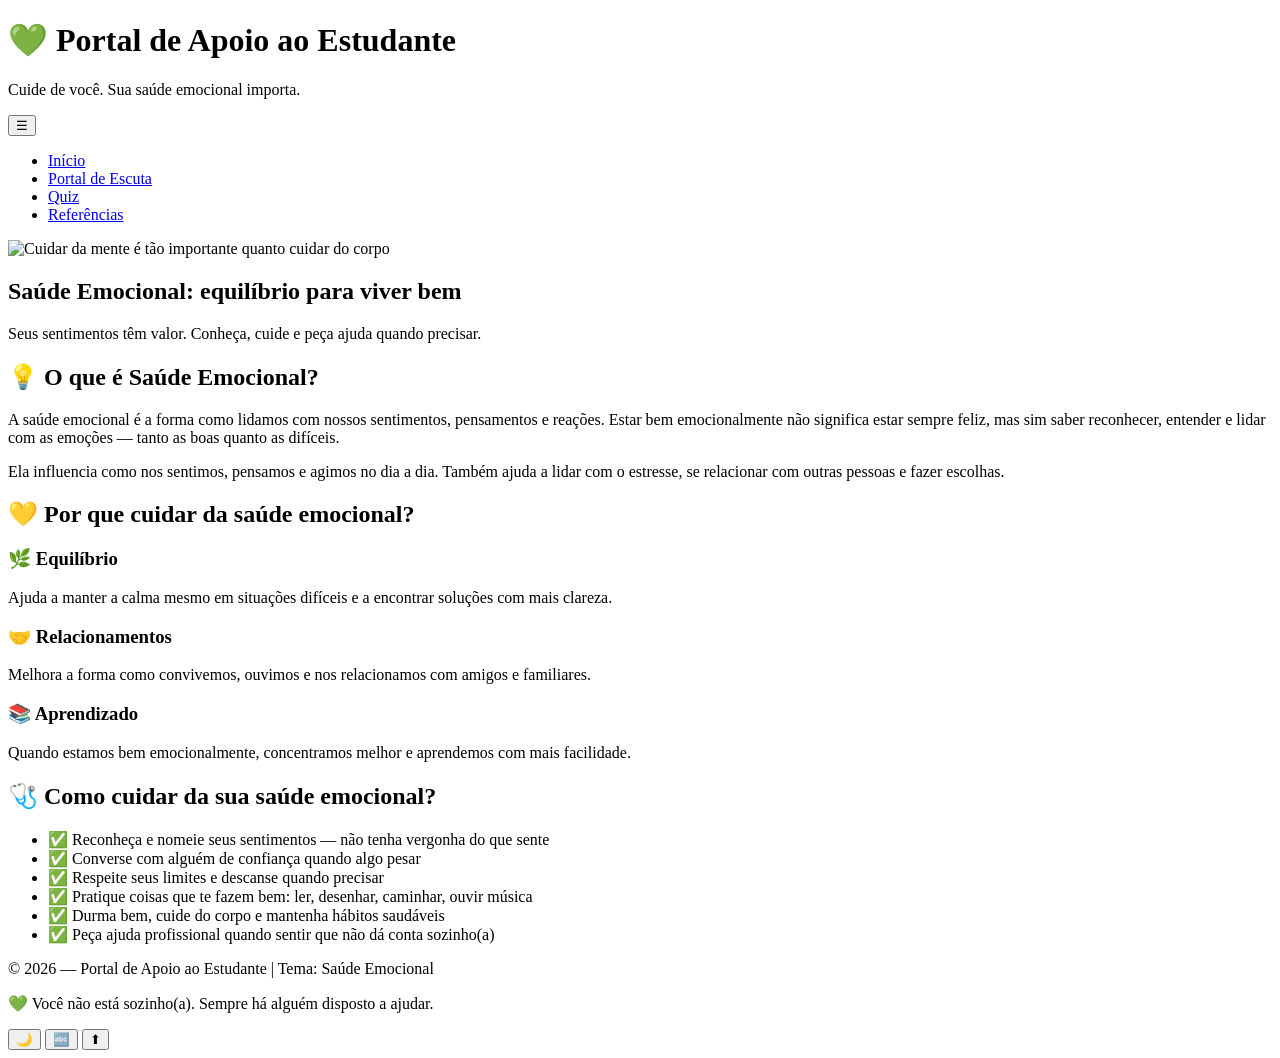
==== index.html @ 46096f1f "Criar index.html" ====
<!DOCTYPE html>
<html lang="pt-BR">
<head>
    <meta charset="UTF-8">
    <meta name="viewport" content="width=device-width, initial-scale=1.0">
    <title>Saúde Emocional | Portal de Apoio ao Estudante</title>
    <link rel="stylesheet" href="css/style.css">
    <link rel="icon" href="imagens/favicon.ico">
</head>
<body>

    <!-- Cabeçalho -->
    <header>
        <div class="logo">
            <h1>💚 Portal de Apoio ao Estudante</h1>
            <p>Cuide de você. Sua saúde emocional importa.</p>
        </div>

        <!-- Menu de Navegação -->
        <nav class="menu-navegacao" id="menuPrincipal">
            <button class="btn-menu" id="btnMenu">☰</button>
            <ul id="listaMenu">
                <li><a href="index.html" class="ativo">Início</a></li>
                <li><a href="escuta.html">Portal de Escuta</a></li>
                <li><a href="quiz.html">Quiz</a></li>
                <li><a href="referencias.html">Referências</a></li>
            </ul>
        </nav>
    </header>

    <main>
        <!-- Banner Principal -->
        <section class="banner">
            <img src="imagens/banner.jpg" alt="Cuidar da mente é tão importante quanto cuidar do corpo">
            <div class="texto-banner">
                <h2>Saúde Emocional: equilíbrio para viver bem</h2>
                <p>Seus sentimentos têm valor. Conheça, cuide e peça ajuda quando precisar.</p>
            </div>
        </section>

        <!-- O que é Saúde Emocional -->
        <section class="conteudo-bloco">
            <h2>💡 O que é Saúde Emocional?</h2>
            <p>A saúde emocional é a forma como lidamos com nossos sentimentos, pensamentos e reações. Estar bem emocionalmente não significa estar sempre feliz, mas sim saber reconhecer, entender e lidar com as emoções — tanto as boas quanto as difíceis.</p>
            <p>Ela influencia como nos sentimos, pensamos e agimos no dia a dia. Também ajuda a lidar com o estresse, se relacionar com outras pessoas e fazer escolhas.</p>
        </section>

        <!-- Por que importa -->
        <section class="conteudo-bloco">
            <h2>💛 Por que cuidar da saúde emocional?</h2>
            <div class="cards">
                <div class="card">
                    <h3>🌿 Equilíbrio</h3>
                    <p>Ajuda a manter a calma mesmo em situações difíceis e a encontrar soluções com mais clareza.</p>
                </div>
                <div class="card">
                    <h3>🤝 Relacionamentos</h3>
                    <p>Melhora a forma como convivemos, ouvimos e nos relacionamos com amigos e familiares.</p>
                </div>
                <div class="card">
                    <h3>📚 Aprendizado</h3>
                    <p>Quando estamos bem emocionalmente, concentramos melhor e aprendemos com mais facilidade.</p>
                </div>
            </div>
        </section>

        <!-- Como cuidar -->
        <section class="conteudo-bloco">
            <h2>🩺 Como cuidar da sua saúde emocional?</h2>
            <ul class="lista-dicas">
                <li>✅ Reconheça e nomeie seus sentimentos — não tenha vergonha do que sente</li>
                <li>✅ Converse com alguém de confiança quando algo pesar</li>
                <li>✅ Respeite seus limites e descanse quando precisar</li>
                <li>✅ Pratique coisas que te fazem bem: ler, desenhar, caminhar, ouvir música</li>
                <li>✅ Durma bem, cuide do corpo e mantenha hábitos saudáveis</li>
                <li>✅ Peça ajuda profissional quando sentir que não dá conta sozinho(a)</li>
            </ul>
        </section>
    </main>

    <!-- Rodapé -->
    <footer>
        <p>&copy; 2026 — Portal de Apoio ao Estudante | Tema: Saúde Emocional</p>
        <p>💚 Você não está sozinho(a). Sempre há alguém disposto a ajudar.</p>
    </footer>

    <!-- Botões Flutuantes -->
    <div class="botoes-acessibilidade">
        <button id="btnModoEscuro" title="Modo Escuro">🌙</button>
        <button id="btnAumentarFonte" title="Aumentar Fonte">🔤</button>
        <button id="btnTopo" title="Voltar ao Topo">⬆</button>
    </div>

    <script src="js/script.js"></script>
</body>
</html>
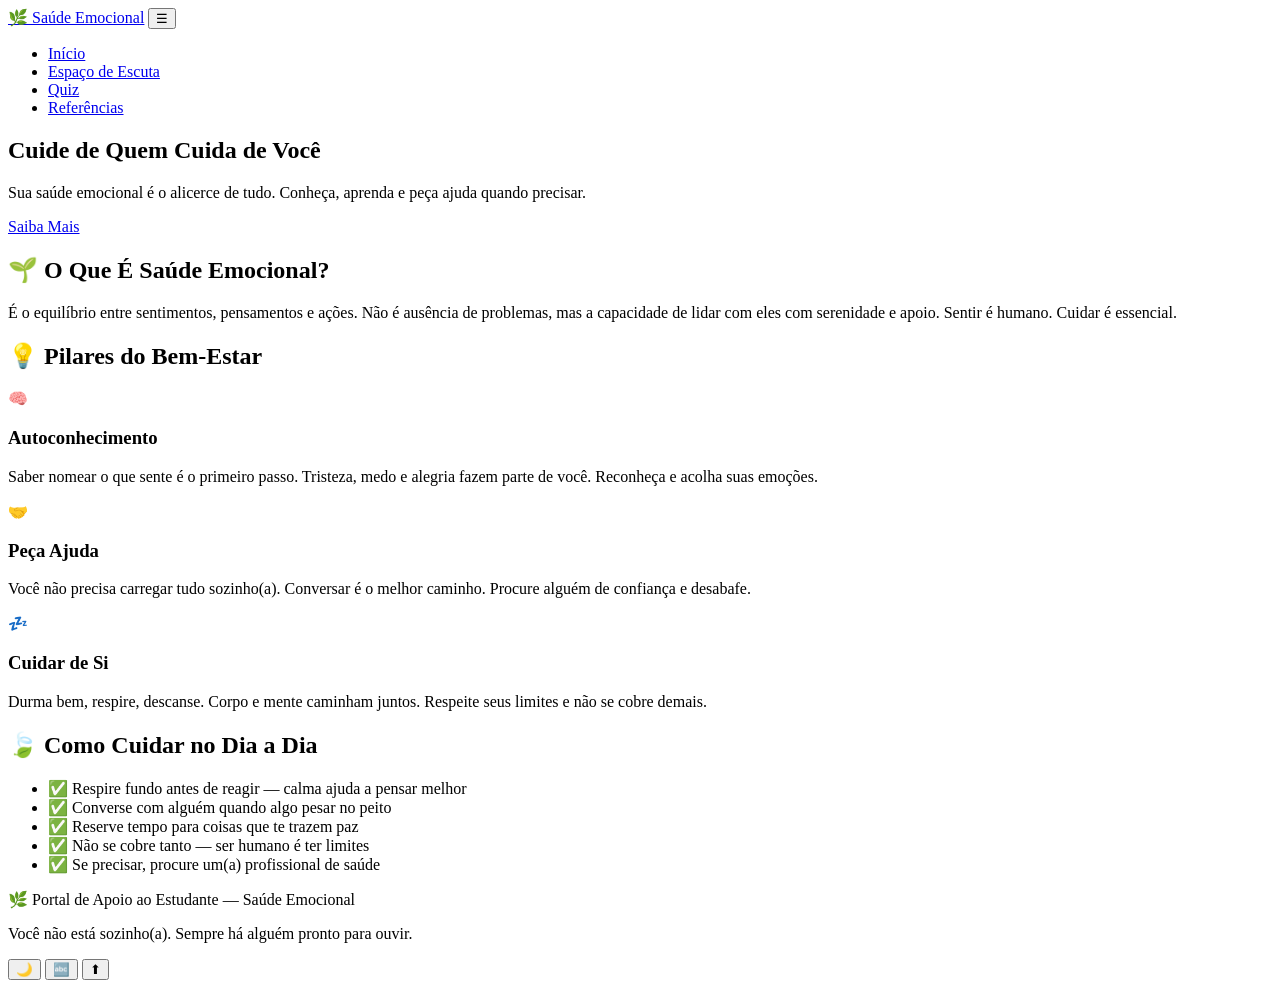
==== commit 4d3f1286: "Atualizar o index.html" ====
--- a/index.html
+++ b/index.html
@@ -3,94 +3,85 @@
 <head>
     <meta charset="UTF-8">
     <meta name="viewport" content="width=device-width, initial-scale=1.0">
-    <title>Saúde Emocional | Portal de Apoio ao Estudante</title>
-    <link rel="stylesheet" href="css/style.css">
-    <link rel="icon" href="imagens/favicon.ico">
+    <title>Saúde Emocional | Portal de Apoio</title>
+    <link rel="stylesheet" href="css/estilo.css">
 </head>
 <body>
 
-    <!-- Cabeçalho -->
-    <header>
-        <div class="logo">
-            <h1>💚 Portal de Apoio ao Estudante</h1>
-            <p>Cuide de você. Sua saúde emocional importa.</p>
-        </div>
-
-        <!-- Menu de Navegação -->
-        <nav class="menu-navegacao" id="menuPrincipal">
-            <button class="btn-menu" id="btnMenu">☰</button>
-            <ul id="listaMenu">
+    <!-- Navegação -->
+    <nav class="navbar">
+        <div class="nav-container">
+            <a href="index.html" class="logo">🌿 Saúde Emocional</a>
+            <button class="menu-toggle" id="menuToggle">☰</button>
+            <ul class="nav-links" id="navLinks">
                 <li><a href="index.html" class="ativo">Início</a></li>
-                <li><a href="escuta.html">Portal de Escuta</a></li>
+                <li><a href="escuta.html">Espaço de Escuta</a></li>
                 <li><a href="quiz.html">Quiz</a></li>
                 <li><a href="referencias.html">Referências</a></li>
             </ul>
-        </nav>
-    </header>
+        </div>
+    </nav>
 
     <main>
-        <!-- Banner Principal -->
-        <section class="banner">
-            <img src="imagens/banner.jpg" alt="Cuidar da mente é tão importante quanto cuidar do corpo">
-            <div class="texto-banner">
-                <h2>Saúde Emocional: equilíbrio para viver bem</h2>
-                <p>Seus sentimentos têm valor. Conheça, cuide e peça ajuda quando precisar.</p>
-            </div>
+        <!-- Seção Hero -->
+        <section class="hero">
+            <h1>Cuide de Quem Cuida de Você</h1>
+            <p>Sua saúde emocional é o alicerce de tudo. Conheça, aprenda e peça ajuda quando precisar.</p>
+            <a href="#sobre" class="btn-principal">Saiba Mais</a>
         </section>
 
-        <!-- O que é Saúde Emocional -->
-        <section class="conteudo-bloco">
-            <h2>💡 O que é Saúde Emocional?</h2>
-            <p>A saúde emocional é a forma como lidamos com nossos sentimentos, pensamentos e reações. Estar bem emocionalmente não significa estar sempre feliz, mas sim saber reconhecer, entender e lidar com as emoções — tanto as boas quanto as difíceis.</p>
-            <p>Ela influencia como nos sentimos, pensamos e agimos no dia a dia. Também ajuda a lidar com o estresse, se relacionar com outras pessoas e fazer escolhas.</p>
+        <!-- O Que É -->
+        <section class="secao" id="sobre">
+            <h2 class="titulo-secao">🌱 O Que É Saúde Emocional?</h2>
+            <p class="texto-intro">É o equilíbrio entre sentimentos, pensamentos e ações. Não é ausência de problemas, mas a capacidade de lidar com eles com serenidade e apoio. Sentir é humano. Cuidar é essencial.</p>
         </section>
 
-        <!-- Por que importa -->
-        <section class="conteudo-bloco">
-            <h2>💛 Por que cuidar da saúde emocional?</h2>
-            <div class="cards">
+        <!-- Cards Informativos -->
+        <section class="secao">
+            <h2 class="titulo-secao">💡 Pilares do Bem-Estar</h2>
+            <div class="grade-cards">
                 <div class="card">
-                    <h3>🌿 Equilíbrio</h3>
-                    <p>Ajuda a manter a calma mesmo em situações difíceis e a encontrar soluções com mais clareza.</p>
+                    <span class="icone">🧠</span>
+                    <h3>Autoconhecimento</h3>
+                    <p>Saber nomear o que sente é o primeiro passo. Tristeza, medo e alegria fazem parte de você. Reconheça e acolha suas emoções.</p>
                 </div>
                 <div class="card">
-                    <h3>🤝 Relacionamentos</h3>
-                    <p>Melhora a forma como convivemos, ouvimos e nos relacionamos com amigos e familiares.</p>
+                    <span class="icone">🤝</span>
+                    <h3>Peça Ajuda</h3>
+                    <p>Você não precisa carregar tudo sozinho(a). Conversar é o melhor caminho. Procure alguém de confiança e desabafe.</p>
                 </div>
                 <div class="card">
-                    <h3>📚 Aprendizado</h3>
-                    <p>Quando estamos bem emocionalmente, concentramos melhor e aprendemos com mais facilidade.</p>
+                    <span class="icone">💤</span>
+                    <h3>Cuidar de Si</h3>
+                    <p>Durma bem, respire, descanse. Corpo e mente caminham juntos. Respeite seus limites e não se cobre demais.</p>
                 </div>
             </div>
         </section>
 
-        <!-- Como cuidar -->
-        <section class="conteudo-bloco">
-            <h2>🩺 Como cuidar da sua saúde emocional?</h2>
+        <!-- Dicas -->
+        <section class="secao caixa-destaque">
+            <h2 class="titulo-secao">🍃 Como Cuidar no Dia a Dia</h2>
             <ul class="lista-dicas">
-                <li>✅ Reconheça e nomeie seus sentimentos — não tenha vergonha do que sente</li>
-                <li>✅ Converse com alguém de confiança quando algo pesar</li>
-                <li>✅ Respeite seus limites e descanse quando precisar</li>
-                <li>✅ Pratique coisas que te fazem bem: ler, desenhar, caminhar, ouvir música</li>
-                <li>✅ Durma bem, cuide do corpo e mantenha hábitos saudáveis</li>
-                <li>✅ Peça ajuda profissional quando sentir que não dá conta sozinho(a)</li>
+                <li>✅ Respire fundo antes de reagir — calma ajuda a pensar melhor</li>
+                <li>✅ Converse com alguém quando algo pesar no peito</li>
+                <li>✅ Reserve tempo para coisas que te trazem paz</li>
+                <li>✅ Não se cobre tanto — ser humano é ter limites</li>
+                <li>✅ Se precisar, procure um(a) profissional de saúde</li>
             </ul>
         </section>
     </main>
 
-    <!-- Rodapé -->
     <footer>
-        <p>&copy; 2026 — Portal de Apoio ao Estudante | Tema: Saúde Emocional</p>
-        <p>💚 Você não está sozinho(a). Sempre há alguém disposto a ajudar.</p>
+        <p>🌿 Portal de Apoio ao Estudante — Saúde Emocional</p>
+        <p>Você não está sozinho(a). Sempre há alguém pronto para ouvir.</p>
     </footer>
 
-    <!-- Botões Flutuantes -->
     <div class="botoes-acessibilidade">
         <button id="btnModoEscuro" title="Modo Escuro">🌙</button>
         <button id="btnAumentarFonte" title="Aumentar Fonte">🔤</button>
         <button id="btnTopo" title="Voltar ao Topo">⬆</button>
     </div>
 
-    <script src="js/script.js"></script>
+    <script src="js/funcional.js"></script>
 </body>
 </html>
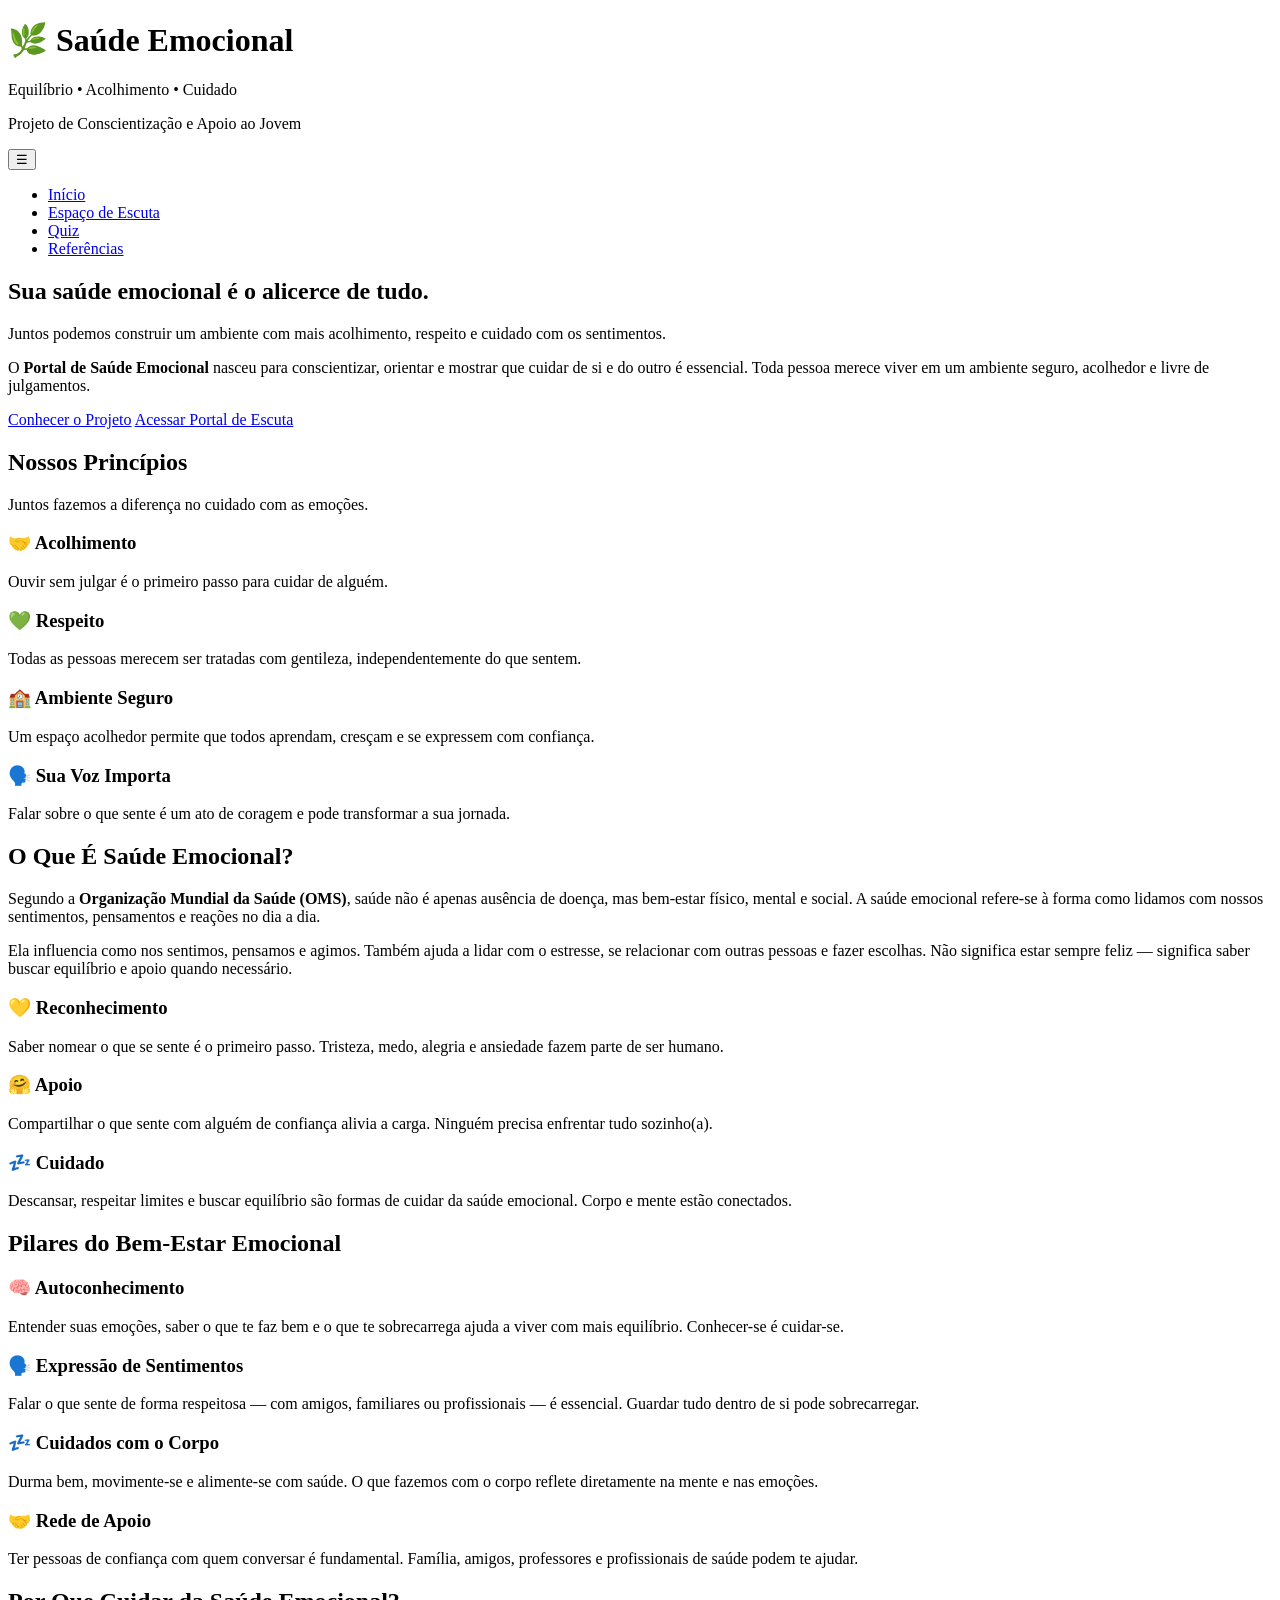
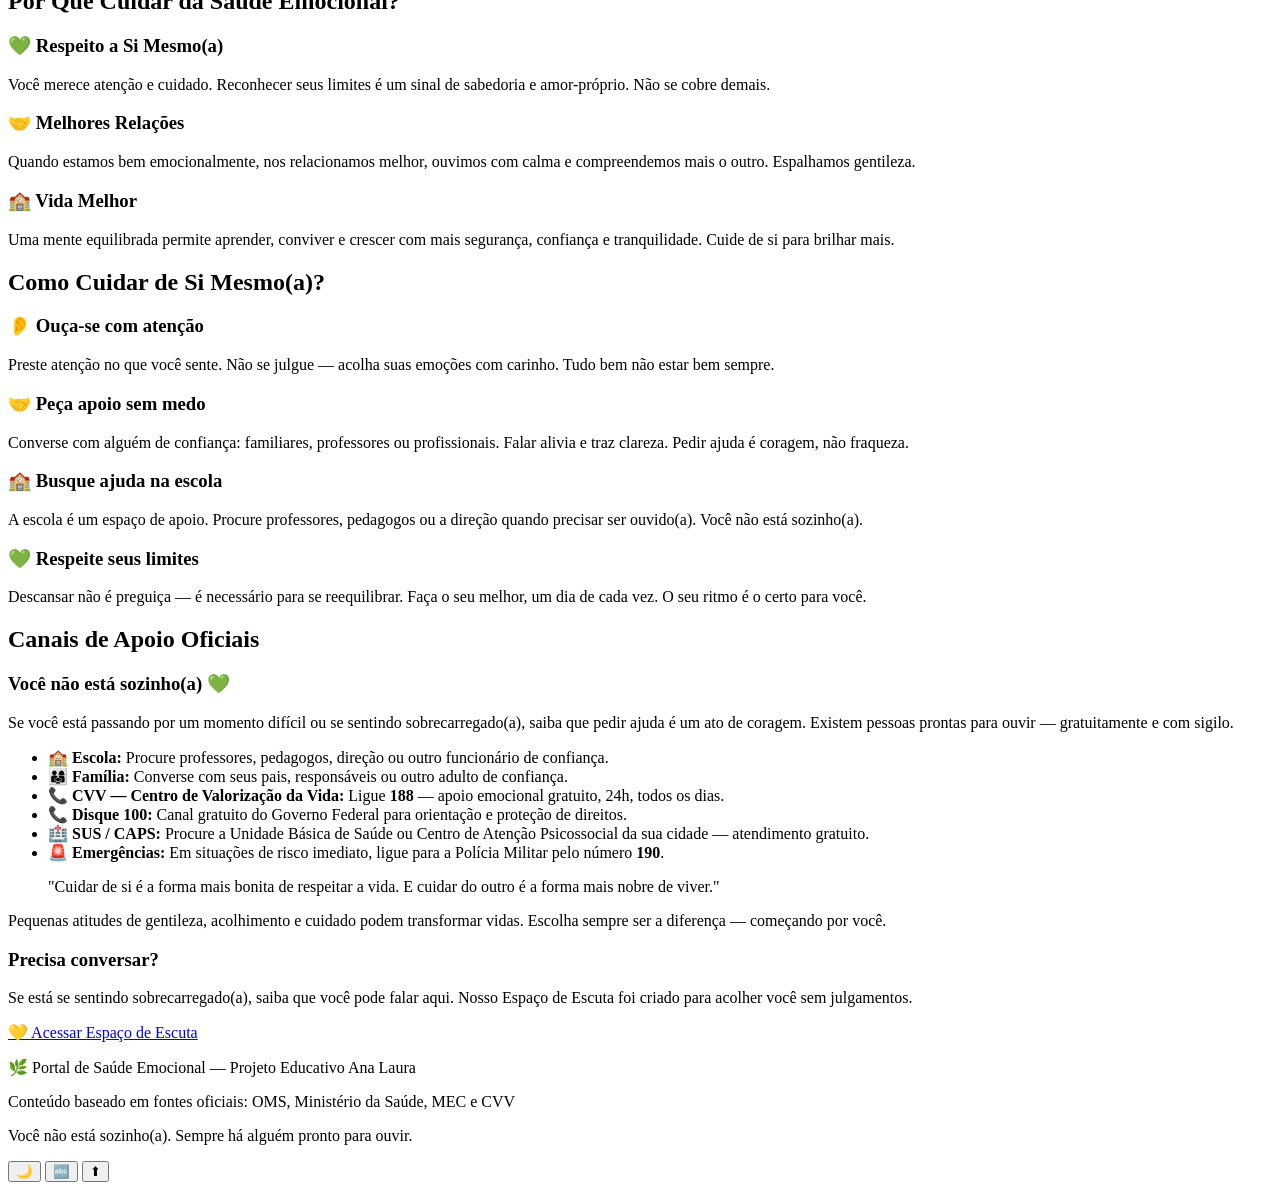
==== commit 7f2c3e61: "Atualizar o index.html" ====
--- a/index.html
+++ b/index.html
@@ -1,4 +1,4 @@
-<!DOCTYPE html>
+ <!DOCTYPE html>
 <html lang="pt-BR">
 <head>
     <meta charset="UTF-8">
@@ -8,78 +8,178 @@
 </head>
 <body>
 
-    <!-- Navegação -->
-    <nav class="navbar">
-        <div class="nav-container">
-            <a href="index.html" class="logo">🌿 Saúde Emocional</a>
-            <button class="menu-toggle" id="menuToggle">☰</button>
-            <ul class="nav-links" id="navLinks">
+    <header>
+        <div class="cabecalho">
+            <h1>🌿 Saúde Emocional</h1>
+            <p>Equilíbrio • Acolhimento • Cuidado</p>
+            <p class="subtitulo">Projeto de Conscientização e Apoio ao Jovem</p>
+        </div>
+        <nav class="menu-navegacao">
+            <button class="botao-menu" id="botaoMenu">☰</button>
+            <ul class="lista-menu" id="listaMenu">
                 <li><a href="index.html" class="ativo">Início</a></li>
                 <li><a href="escuta.html">Espaço de Escuta</a></li>
                 <li><a href="quiz.html">Quiz</a></li>
                 <li><a href="referencias.html">Referências</a></li>
             </ul>
-        </div>
-    </nav>
+        </nav>
+    </header>
 
     <main>
-        <!-- Seção Hero -->
-        <section class="hero">
-            <h1>Cuide de Quem Cuida de Você</h1>
-            <p>Sua saúde emocional é o alicerce de tudo. Conheça, aprenda e peça ajuda quando precisar.</p>
-            <a href="#sobre" class="btn-principal">Saiba Mais</a>
+        <section class="secao destaque-principal">
+            <h2>Sua saúde emocional é o alicerce de tudo.</h2>
+            <p>Juntos podemos construir um ambiente com mais acolhimento, respeito e cuidado com os sentimentos.</p>
+            <p>O <strong>Portal de Saúde Emocional</strong> nasceu para conscientizar, orientar e mostrar que cuidar de si e do outro é essencial. Toda pessoa merece viver em um ambiente seguro, acolhedor e livre de julgamentos.</p>
+            <div class="botoes-acao">
+                <a href="#principios" class="botao primario">Conhecer o Projeto</a>
+                <a href="escuta.html" class="botao secundario">Acessar Portal de Escuta</a>
+            </div>
         </section>
 
-        <!-- O Que É -->
-        <section class="secao" id="sobre">
-            <h2 class="titulo-secao">🌱 O Que É Saúde Emocional?</h2>
-            <p class="texto-intro">É o equilíbrio entre sentimentos, pensamentos e ações. Não é ausência de problemas, mas a capacidade de lidar com eles com serenidade e apoio. Sentir é humano. Cuidar é essencial.</p>
-        </section>
-
-        <!-- Cards Informativos -->
-        <section class="secao">
-            <h2 class="titulo-secao">💡 Pilares do Bem-Estar</h2>
+        <section class="secao" id="principios">
+            <h2 class="titulo-secao">Nossos Princípios</h2>
+            <p class="introducao">Juntos fazemos a diferença no cuidado com as emoções.</p>
             <div class="grade-cards">
                 <div class="card">
-                    <span class="icone">🧠</span>
-                    <h3>Autoconhecimento</h3>
-                    <p>Saber nomear o que sente é o primeiro passo. Tristeza, medo e alegria fazem parte de você. Reconheça e acolha suas emoções.</p>
+                    <h3>🤝 Acolhimento</h3>
+                    <p>Ouvir sem julgar é o primeiro passo para cuidar de alguém.</p>
                 </div>
                 <div class="card">
-                    <span class="icone">🤝</span>
-                    <h3>Peça Ajuda</h3>
-                    <p>Você não precisa carregar tudo sozinho(a). Conversar é o melhor caminho. Procure alguém de confiança e desabafe.</p>
+                    <h3>💚 Respeito</h3>
+                    <p>Todas as pessoas merecem ser tratadas com gentileza, independentemente do que sentem.</p>
                 </div>
                 <div class="card">
-                    <span class="icone">💤</span>
-                    <h3>Cuidar de Si</h3>
-                    <p>Durma bem, respire, descanse. Corpo e mente caminham juntos. Respeite seus limites e não se cobre demais.</p>
+                    <h3>🏫 Ambiente Seguro</h3>
+                    <p>Um espaço acolhedor permite que todos aprendam, cresçam e se expressem com confiança.</p>
+                </div>
+                <div class="card">
+                    <h3>🗣️ Sua Voz Importa</h3>
+                    <p>Falar sobre o que sente é um ato de coragem e pode transformar a sua jornada.</p>
                 </div>
             </div>
         </section>
 
-        <!-- Dicas -->
-        <section class="secao caixa-destaque">
-            <h2 class="titulo-secao">🍃 Como Cuidar no Dia a Dia</h2>
-            <ul class="lista-dicas">
-                <li>✅ Respire fundo antes de reagir — calma ajuda a pensar melhor</li>
-                <li>✅ Converse com alguém quando algo pesar no peito</li>
-                <li>✅ Reserve tempo para coisas que te trazem paz</li>
-                <li>✅ Não se cobre tanto — ser humano é ter limites</li>
-                <li>✅ Se precisar, procure um(a) profissional de saúde</li>
+        <section class="secao fundo-destaque">
+            <h2 class="titulo-secao">O Que É Saúde Emocional?</h2>
+            <p>Segundo a <strong>Organização Mundial da Saúde (OMS)</strong>, saúde não é apenas ausência de doença, mas bem-estar físico, mental e social. A saúde emocional refere-se à forma como lidamos com nossos sentimentos, pensamentos e reações no dia a dia.</p>
+            <p>Ela influencia como nos sentimos, pensamos e agimos. Também ajuda a lidar com o estresse, se relacionar com outras pessoas e fazer escolhas. Não significa estar sempre feliz — significa saber buscar equilíbrio e apoio quando necessário.</p>
+            
+            <div class="grade-cards">
+                <div class="card">
+                    <h3>💛 Reconhecimento</h3>
+                    <p>Saber nomear o que se sente é o primeiro passo. Tristeza, medo, alegria e ansiedade fazem parte de ser humano.</p>
+                </div>
+                <div class="card">
+                    <h3>🤗 Apoio</h3>
+                    <p>Compartilhar o que sente com alguém de confiança alivia a carga. Ninguém precisa enfrentar tudo sozinho(a).</p>
+                </div>
+                <div class="card">
+                    <h3>💤 Cuidado</h3>
+                    <p>Descansar, respeitar limites e buscar equilíbrio são formas de cuidar da saúde emocional. Corpo e mente estão conectados.</p>
+                </div>
+            </div>
+        </section>
+
+        <section class="secao">
+            <h2 class="titulo-secao">Pilares do Bem-Estar Emocional</h2>
+            <div class="lista-pilares">
+                <div class="item-pilar">
+                    <h3>🧠 Autoconhecimento</h3>
+                    <p>Entender suas emoções, saber o que te faz bem e o que te sobrecarrega ajuda a viver com mais equilíbrio. Conhecer-se é cuidar-se.</p>
+                </div>
+                <div class="item-pilar">
+                    <h3>🗣️ Expressão de Sentimentos</h3>
+                    <p>Falar o que sente de forma respeitosa — com amigos, familiares ou profissionais — é essencial. Guardar tudo dentro de si pode sobrecarregar.</p>
+                </div>
+                <div class="item-pilar">
+                    <h3>💤 Cuidados com o Corpo</h3>
+                    <p>Durma bem, movimente-se e alimente-se com saúde. O que fazemos com o corpo reflete diretamente na mente e nas emoções.</p>
+                </div>
+                <div class="item-pilar">
+                    <h3>🤝 Rede de Apoio</h3>
+                    <p>Ter pessoas de confiança com quem conversar é fundamental. Família, amigos, professores e profissionais de saúde podem te ajudar.</p>
+                </div>
+            </div>
+        </section>
+
+        <section class="secao fundo-destaque">
+            <h2 class="titulo-secao">Por Que Cuidar da Saúde Emocional?</h2>
+            <div class="grade-cards">
+                <div class="card">
+                    <h3>💚 Respeito a Si Mesmo(a)</h3>
+                    <p>Você merece atenção e cuidado. Reconhecer seus limites é um sinal de sabedoria e amor-próprio. Não se cobre demais.</p>
+                </div>
+                <div class="card">
+                    <h3>🤝 Melhores Relações</h3>
+                    <p>Quando estamos bem emocionalmente, nos relacionamos melhor, ouvimos com calma e compreendemos mais o outro. Espalhamos gentileza.</p>
+                </div>
+                <div class="card">
+                    <h3>🏫 Vida Melhor</h3>
+                    <p>Uma mente equilibrada permite aprender, conviver e crescer com mais segurança, confiança e tranquilidade. Cuide de si para brilhar mais.</p>
+                </div>
+            </div>
+        </section>
+
+        <section class="secao">
+            <h2 class="titulo-secao">Como Cuidar de Si Mesmo(a)?</h2>
+            <div class="lista-cuidados">
+                <div class="item-cuidado">
+                    <h3>👂 Ouça-se com atenção</h3>
+                    <p>Preste atenção no que você sente. Não se julgue — acolha suas emoções com carinho. Tudo bem não estar bem sempre.</p>
+                </div>
+                <div class="item-cuidado">
+                    <h3>🤝 Peça apoio sem medo</h3>
+                    <p>Converse com alguém de confiança: familiares, professores ou profissionais. Falar alivia e traz clareza. Pedir ajuda é coragem, não fraqueza.</p>
+                </div>
+                <div class="item-cuidado">
+                    <h3>🏫 Busque ajuda na escola</h3>
+                    <p>A escola é um espaço de apoio. Procure professores, pedagogos ou a direção quando precisar ser ouvido(a). Você não está sozinho(a).</p>
+                </div>
+                <div class="item-cuidado">
+                    <h3>💚 Respeite seus limites</h3>
+                    <p>Descansar não é preguiça — é necessário para se reequilibrar. Faça o seu melhor, um dia de cada vez. O seu ritmo é o certo para você.</p>
+                </div>
+            </div>
+        </section>
+
+        <section class="secao apoio">
+            <h2 class="titulo-secao">Canais de Apoio Oficiais</h2>
+            <h3>Você não está sozinho(a) 💚</h3>
+            <p>Se você está passando por um momento difícil ou se sentindo sobrecarregado(a), saiba que pedir ajuda é um ato de coragem. Existem pessoas prontas para ouvir — gratuitamente e com sigilo.</p>
+            <ul class="lista-apoio">
+                <li><strong>🏫 Escola:</strong> Procure professores, pedagogos, direção ou outro funcionário de confiança.</li>
+                <li><strong>👨‍👩‍👧 Família:</strong> Converse com seus pais, responsáveis ou outro adulto de confiança.</li>
+                <li><strong>📞 CVV — Centro de Valorização da Vida:</strong> Ligue <strong>188</strong> — apoio emocional gratuito, 24h, todos os dias.</li>
+                <li><strong>📞 Disque 100:</strong> Canal gratuito do Governo Federal para orientação e proteção de direitos.</li>
+                <li><strong>🏥 SUS / CAPS:</strong> Procure a Unidade Básica de Saúde ou Centro de Atenção Psicossocial da sua cidade — atendimento gratuito.</li>
+                <li><strong>🚨 Emergências:</strong> Em situações de risco imediato, ligue para a Polícia Militar pelo número <strong>190</strong>.</li>
             </ul>
+        </section>
+
+        <section class="secao encerramento">
+            <blockquote>
+                "Cuidar de si é a forma mais bonita de respeitar a vida. E cuidar do outro é a forma mais nobre de viver."
+            </blockquote>
+            <p>Pequenas atitudes de gentileza, acolhimento e cuidado podem transformar vidas. Escolha sempre ser a diferença — começando por você.</p>
+            
+            <div class="chamada-escuta">
+                <h3>Precisa conversar?</h3>
+                <p>Se está se sentindo sobrecarregado(a), saiba que você pode falar aqui. Nosso Espaço de Escuta foi criado para acolher você sem julgamentos.</p>
+                <a href="escuta.html" class="botao grande">💛 Acessar Espaço de Escuta</a>
+            </div>
         </section>
     </main>
 
     <footer>
-        <p>🌿 Portal de Apoio ao Estudante — Saúde Emocional</p>
+        <p>🌿 Portal de Saúde Emocional — Projeto Educativo Ana Laura</p>
+        <p>Conteúdo baseado em fontes oficiais: OMS, Ministério da Saúde, MEC e CVV</p>
         <p>Você não está sozinho(a). Sempre há alguém pronto para ouvir.</p>
     </footer>
 
-    <div class="botoes-acessibilidade">
-        <button id="btnModoEscuro" title="Modo Escuro">🌙</button>
-        <button id="btnAumentarFonte" title="Aumentar Fonte">🔤</button>
-        <button id="btnTopo" title="Voltar ao Topo">⬆</button>
+    <div class="botoes-flutuantes">
+        <button id="botaoModoEscuro" title="Modo Escuro">🌙</button>
+        <button id="botaoAumentarFonte" title="Aumentar Fonte">🔤</button>
+        <button id="botaoTopo" title="Voltar ao Topo">⬆</button>
     </div>
 
     <script src="js/funcional.js"></script>
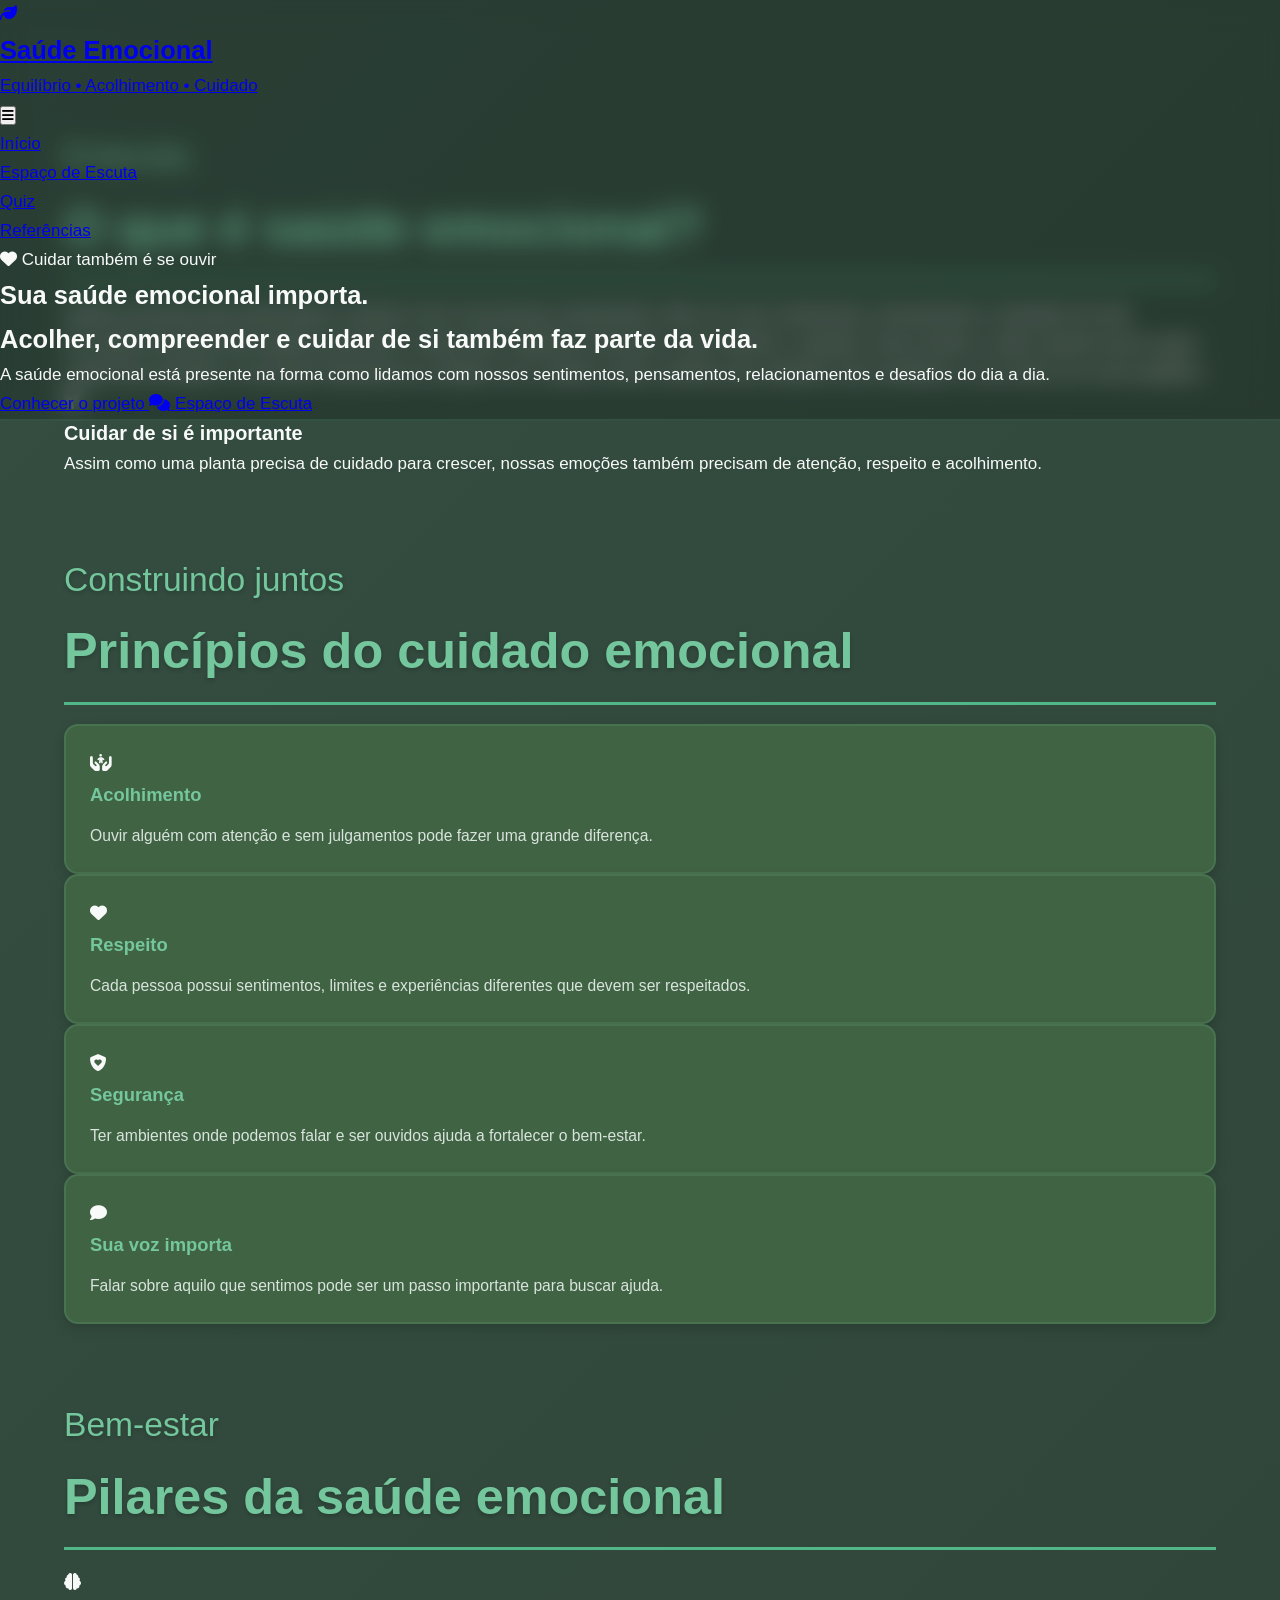
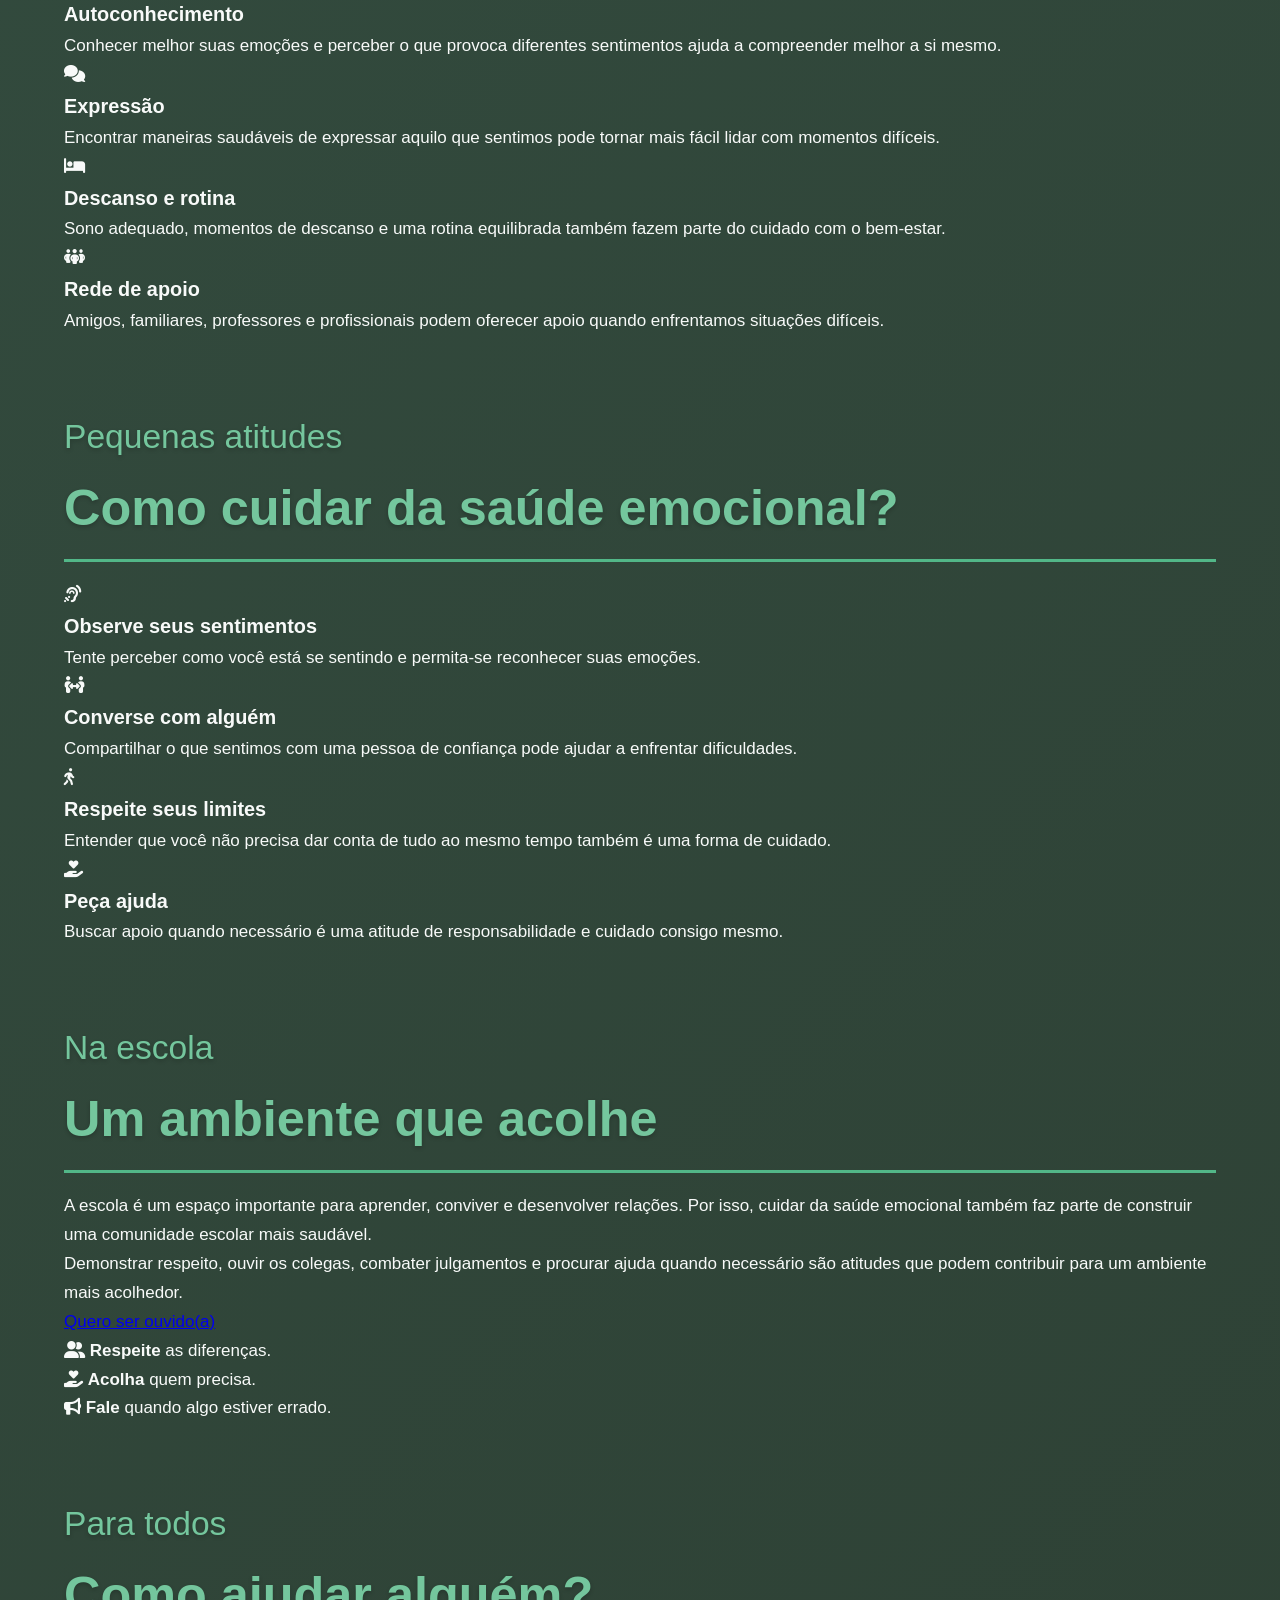
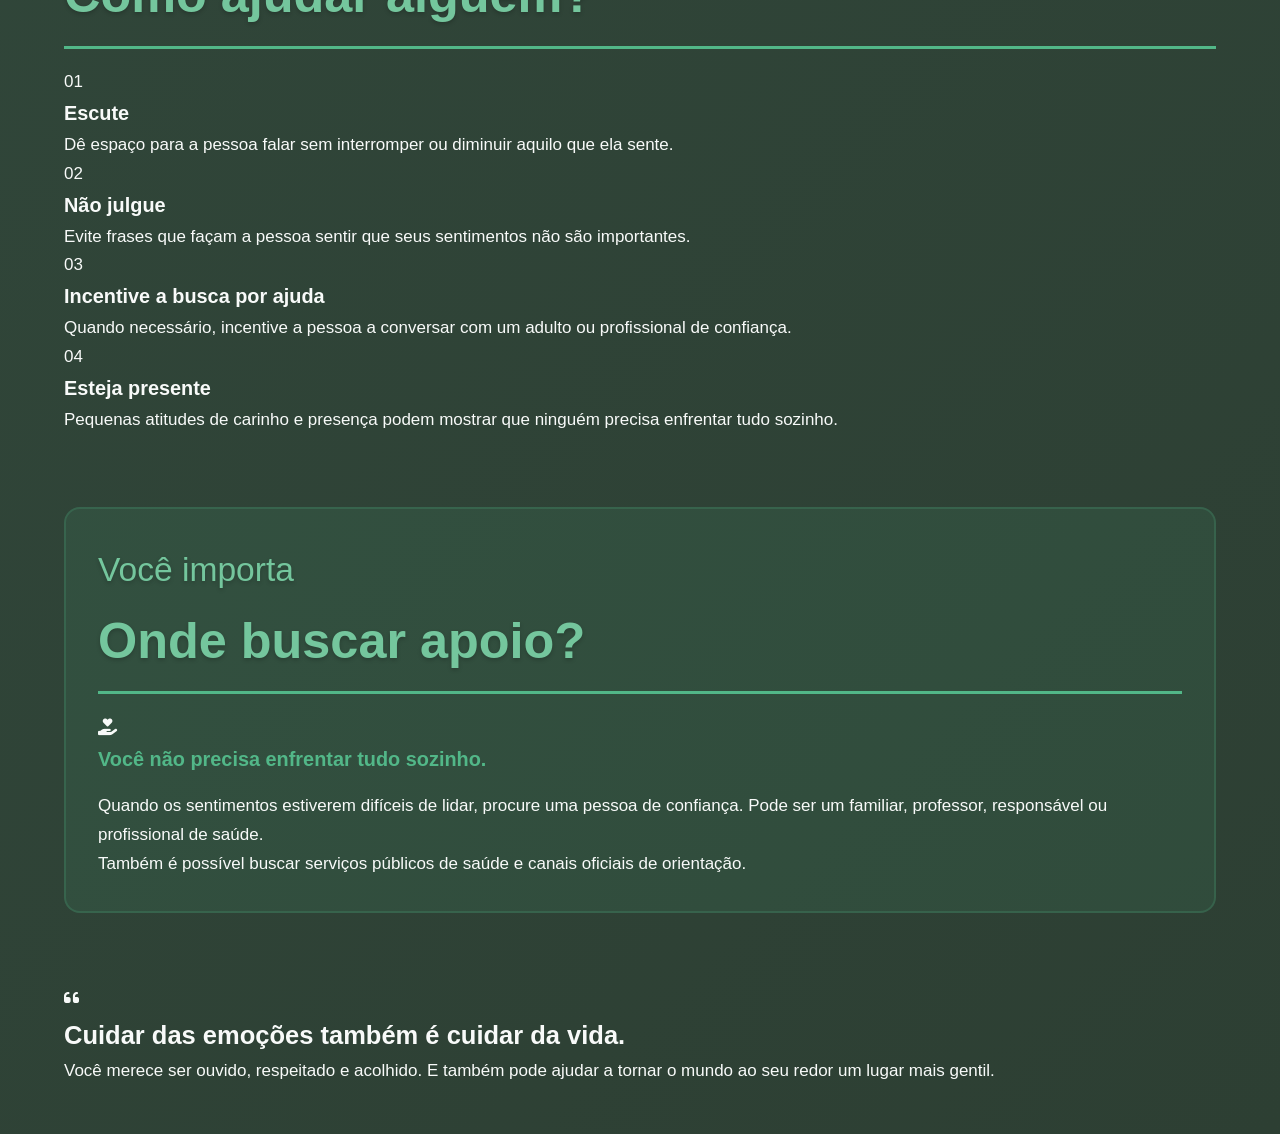
==== commit 8b46805d: "Atualizar o index.html" ====
--- a/index.html
+++ b/index.html
@@ -1,187 +1,767 @@
  <!DOCTYPE html>
 <html lang="pt-BR">
+
 <head>
     <meta charset="UTF-8">
     <meta name="viewport" content="width=device-width, initial-scale=1.0">
-    <title>Saúde Emocional | Portal de Apoio</title>
-    <link rel="stylesheet" href="css/estilo.css">
+
+    <title>Saúde Emocional | Cuidar também é se ouvir</title>
+
+    <link rel="stylesheet" href="style.css">
+
+    <link rel="preconnect" href="https://fonts.googleapis.com">
+    <link rel="preconnect" href="https://fonts.gstatic.com" crossorigin>
+
+    <link
+        href="https://fonts.googleapis.com/css2?family=Poppins:wght@300;400;500;600;700;800&display=swap"
+        rel="stylesheet">
+
+    <link
+        rel="stylesheet"
+        href="https://cdnjs.cloudflare.com/ajax/libs/font-awesome/6.5.2/css/all.min.css">
 </head>
+
 <body>
 
-    <header>
-        <div class="cabecalho">
-            <h1>🌿 Saúde Emocional</h1>
-            <p>Equilíbrio • Acolhimento • Cuidado</p>
-            <p class="subtitulo">Projeto de Conscientização e Apoio ao Jovem</p>
-        </div>
-        <nav class="menu-navegacao">
-            <button class="botao-menu" id="botaoMenu">☰</button>
-            <ul class="lista-menu" id="listaMenu">
-                <li><a href="index.html" class="ativo">Início</a></li>
-                <li><a href="escuta.html">Espaço de Escuta</a></li>
-                <li><a href="quiz.html">Quiz</a></li>
-                <li><a href="referencias.html">Referências</a></li>
+    <!-- =========================
+         CABEÇALHO
+    ========================= -->
+
+    <header class="hero-header">
+
+        <nav class="navbar">
+
+            <a href="index.html" class="logo">
+                <i class="fa-solid fa-leaf"></i>
+
+                <div>
+                    <h2>Saúde Emocional</h2>
+                    <p>Equilíbrio • Acolhimento • Cuidado</p>
+                </div>
+            </a>
+
+            <button
+                class="menu-toggle"
+                id="menuToggle"
+                aria-label="Abrir menu">
+                <i class="fa-solid fa-bars"></i>
+            </button>
+
+            <ul class="menu" id="menu">
+
+                <li>
+                    <a href="index.html" class="ativo">
+                        Início
+                    </a>
+                </li>
+
+                <li>
+                    <a href="escuta.html">
+                        Espaço de Escuta
+                    </a>
+                </li>
+
+                <li>
+                    <a href="quiz.html">
+                        Quiz
+                    </a>
+                </li>
+
+                <li>
+                    <a href="referencias.html">
+                        Referências
+                    </a>
+                </li>
+
             </ul>
+
         </nav>
+
+
+        <!-- =========================
+             BANNER PRINCIPAL
+        ========================= -->
+
+        <section class="hero">
+
+            <div class="hero-content">
+
+                <span class="tag">
+                    <i class="fa-solid fa-heart"></i>
+                    Cuidar também é se ouvir
+                </span>
+
+                <h1>
+                    Sua saúde emocional
+                    importa.
+                </h1>
+
+                <h2>
+                    Acolher, compreender e cuidar de si
+                    também faz parte da vida.
+                </h2>
+
+                <p>
+                    A saúde emocional está presente na forma como
+                    lidamos com nossos sentimentos, pensamentos,
+                    relacionamentos e desafios do dia a dia.
+                </p>
+
+                <div class="hero-buttons">
+
+                    <a href="#sobre" class="btn-principal">
+                        Conhecer o projeto
+                    </a>
+
+                    <a href="escuta.html" class="btn-secundario">
+                        <i class="fa-solid fa-comments"></i>
+                        Espaço de Escuta
+                    </a>
+
+                </div>
+
+            </div>
+
+        </section>
+
     </header>
 
+
     <main>
-        <section class="secao destaque-principal">
-            <h2>Sua saúde emocional é o alicerce de tudo.</h2>
-            <p>Juntos podemos construir um ambiente com mais acolhimento, respeito e cuidado com os sentimentos.</p>
-            <p>O <strong>Portal de Saúde Emocional</strong> nasceu para conscientizar, orientar e mostrar que cuidar de si e do outro é essencial. Toda pessoa merece viver em um ambiente seguro, acolhedor e livre de julgamentos.</p>
-            <div class="botoes-acao">
-                <a href="#principios" class="botao primario">Conhecer o Projeto</a>
-                <a href="escuta.html" class="botao secundario">Acessar Portal de Escuta</a>
-            </div>
-        </section>
-
-        <section class="secao" id="principios">
-            <h2 class="titulo-secao">Nossos Princípios</h2>
-            <p class="introducao">Juntos fazemos a diferença no cuidado com as emoções.</p>
-            <div class="grade-cards">
-                <div class="card">
-                    <h3>🤝 Acolhimento</h3>
-                    <p>Ouvir sem julgar é o primeiro passo para cuidar de alguém.</p>
-                </div>
-                <div class="card">
-                    <h3>💚 Respeito</h3>
-                    <p>Todas as pessoas merecem ser tratadas com gentileza, independentemente do que sentem.</p>
-                </div>
-                <div class="card">
-                    <h3>🏫 Ambiente Seguro</h3>
-                    <p>Um espaço acolhedor permite que todos aprendam, cresçam e se expressem com confiança.</p>
-                </div>
-                <div class="card">
-                    <h3>🗣️ Sua Voz Importa</h3>
-                    <p>Falar sobre o que sente é um ato de coragem e pode transformar a sua jornada.</p>
-                </div>
-            </div>
-        </section>
-
-        <section class="secao fundo-destaque">
-            <h2 class="titulo-secao">O Que É Saúde Emocional?</h2>
-            <p>Segundo a <strong>Organização Mundial da Saúde (OMS)</strong>, saúde não é apenas ausência de doença, mas bem-estar físico, mental e social. A saúde emocional refere-se à forma como lidamos com nossos sentimentos, pensamentos e reações no dia a dia.</p>
-            <p>Ela influencia como nos sentimos, pensamos e agimos. Também ajuda a lidar com o estresse, se relacionar com outras pessoas e fazer escolhas. Não significa estar sempre feliz — significa saber buscar equilíbrio e apoio quando necessário.</p>
-            
-            <div class="grade-cards">
-                <div class="card">
-                    <h3>💛 Reconhecimento</h3>
-                    <p>Saber nomear o que se sente é o primeiro passo. Tristeza, medo, alegria e ansiedade fazem parte de ser humano.</p>
-                </div>
-                <div class="card">
-                    <h3>🤗 Apoio</h3>
-                    <p>Compartilhar o que sente com alguém de confiança alivia a carga. Ninguém precisa enfrentar tudo sozinho(a).</p>
-                </div>
-                <div class="card">
-                    <h3>💤 Cuidado</h3>
-                    <p>Descansar, respeitar limites e buscar equilíbrio são formas de cuidar da saúde emocional. Corpo e mente estão conectados.</p>
-                </div>
-            </div>
-        </section>
+
+
+        <!-- =========================
+             SOBRE
+        ========================= -->
+
+        <section class="secao" id="sobre">
+
+            <div class="container">
+
+                <div class="titulo-secao">
+
+                    <span>Entenda</span>
+
+                    <h2>
+                        O que é saúde emocional?
+                    </h2>
+
+                </div>
+
+
+                <div class="sobre-conteudo">
+
+                    <div class="sobre-texto">
+
+                        <p>
+                            Saúde emocional está relacionada à maneira
+                            como uma pessoa compreende e lida com seus
+                            sentimentos, pensamentos e situações da vida.
+                        </p>
+
+                        <p>
+                            Ter saúde emocional não significa estar feliz
+                            o tempo todo. Significa reconhecer o que sentimos,
+                            respeitar nossos limites e saber quando buscar
+                            apoio.
+                        </p>
+
+                        <p>
+                            Cuidar das emoções é uma parte importante do
+                            cuidado com a saúde e pode contribuir para
+                            relações mais saudáveis e uma rotina com
+                            mais equilíbrio.
+                        </p>
+
+                    </div>
+
+
+                    <div class="sobre-destaque">
+
+                        <i class="fa-solid fa-seedling"></i>
+
+                        <h3>
+                            Cuidar de si é importante
+                        </h3>
+
+                        <p>
+                            Assim como uma planta precisa de cuidado
+                            para crescer, nossas emoções também precisam
+                            de atenção, respeito e acolhimento.
+                        </p>
+
+                    </div>
+
+                </div>
+
+            </div>
+
+        </section>
+
+
+        <!-- =========================
+             PRINCÍPIOS
+        ========================= -->
+
+        <section class="secao fundo-rosa">
+
+            <div class="container">
+
+                <div class="titulo-secao">
+
+                    <span>Construindo juntos</span>
+
+                    <h2>
+                        Princípios do cuidado emocional
+                    </h2>
+
+                </div>
+
+
+                <div class="cards">
+
+                    <article class="card">
+
+                        <i class="fa-solid fa-hands-holding-child"></i>
+
+                        <h3>
+                            Acolhimento
+                        </h3>
+
+                        <p>
+                            Ouvir alguém com atenção e sem julgamentos
+                            pode fazer uma grande diferença.
+                        </p>
+
+                    </article>
+
+
+                    <article class="card">
+
+                        <i class="fa-solid fa-heart"></i>
+
+                        <h3>
+                            Respeito
+                        </h3>
+
+                        <p>
+                            Cada pessoa possui sentimentos, limites
+                            e experiências diferentes que devem ser respeitados.
+                        </p>
+
+                    </article>
+
+
+                    <article class="card">
+
+                        <i class="fa-solid fa-shield-heart"></i>
+
+                        <h3>
+                            Segurança
+                        </h3>
+
+                        <p>
+                            Ter ambientes onde podemos falar e ser
+                            ouvidos ajuda a fortalecer o bem-estar.
+                        </p>
+
+                    </article>
+
+
+                    <article class="card">
+
+                        <i class="fa-solid fa-comment"></i>
+
+                        <h3>
+                            Sua voz importa
+                        </h3>
+
+                        <p>
+                            Falar sobre aquilo que sentimos pode ser
+                            um passo importante para buscar ajuda.
+                        </p>
+
+                    </article>
+
+                </div>
+
+            </div>
+
+        </section>
+
+
+        <!-- =========================
+             PILARES
+        ========================= -->
 
         <section class="secao">
-            <h2 class="titulo-secao">Pilares do Bem-Estar Emocional</h2>
-            <div class="lista-pilares">
-                <div class="item-pilar">
-                    <h3>🧠 Autoconhecimento</h3>
-                    <p>Entender suas emoções, saber o que te faz bem e o que te sobrecarrega ajuda a viver com mais equilíbrio. Conhecer-se é cuidar-se.</p>
-                </div>
-                <div class="item-pilar">
-                    <h3>🗣️ Expressão de Sentimentos</h3>
-                    <p>Falar o que sente de forma respeitosa — com amigos, familiares ou profissionais — é essencial. Guardar tudo dentro de si pode sobrecarregar.</p>
-                </div>
-                <div class="item-pilar">
-                    <h3>💤 Cuidados com o Corpo</h3>
-                    <p>Durma bem, movimente-se e alimente-se com saúde. O que fazemos com o corpo reflete diretamente na mente e nas emoções.</p>
-                </div>
-                <div class="item-pilar">
-                    <h3>🤝 Rede de Apoio</h3>
-                    <p>Ter pessoas de confiança com quem conversar é fundamental. Família, amigos, professores e profissionais de saúde podem te ajudar.</p>
-                </div>
-            </div>
-        </section>
-
-        <section class="secao fundo-destaque">
-            <h2 class="titulo-secao">Por Que Cuidar da Saúde Emocional?</h2>
-            <div class="grade-cards">
-                <div class="card">
-                    <h3>💚 Respeito a Si Mesmo(a)</h3>
-                    <p>Você merece atenção e cuidado. Reconhecer seus limites é um sinal de sabedoria e amor-próprio. Não se cobre demais.</p>
-                </div>
-                <div class="card">
-                    <h3>🤝 Melhores Relações</h3>
-                    <p>Quando estamos bem emocionalmente, nos relacionamos melhor, ouvimos com calma e compreendemos mais o outro. Espalhamos gentileza.</p>
-                </div>
-                <div class="card">
-                    <h3>🏫 Vida Melhor</h3>
-                    <p>Uma mente equilibrada permite aprender, conviver e crescer com mais segurança, confiança e tranquilidade. Cuide de si para brilhar mais.</p>
-                </div>
-            </div>
-        </section>
+
+            <div class="container">
+
+                <div class="titulo-secao">
+
+                    <span>Bem-estar</span>
+
+                    <h2>
+                        Pilares da saúde emocional
+                    </h2>
+
+                </div>
+
+
+                <div class="pilares-grid">
+
+                    <article class="pilar">
+
+                        <div class="pilar-icone">
+                            <i class="fa-solid fa-brain"></i>
+                        </div>
+
+                        <div>
+
+                            <h3>
+                                Autoconhecimento
+                            </h3>
+
+                            <p>
+                                Conhecer melhor suas emoções e perceber
+                                o que provoca diferentes sentimentos ajuda
+                                a compreender melhor a si mesmo.
+                            </p>
+
+                        </div>
+
+                    </article>
+
+
+                    <article class="pilar">
+
+                        <div class="pilar-icone">
+                            <i class="fa-solid fa-comments"></i>
+                        </div>
+
+                        <div>
+
+                            <h3>
+                                Expressão
+                            </h3>
+
+                            <p>
+                                Encontrar maneiras saudáveis de expressar
+                                aquilo que sentimos pode tornar mais fácil
+                                lidar com momentos difíceis.
+                            </p>
+
+                        </div>
+
+                    </article>
+
+
+                    <article class="pilar">
+
+                        <div class="pilar-icone">
+                            <i class="fa-solid fa-bed"></i>
+                        </div>
+
+                        <div>
+
+                            <h3>
+                                Descanso e rotina
+                            </h3>
+
+                            <p>
+                                Sono adequado, momentos de descanso e
+                                uma rotina equilibrada também fazem parte
+                                do cuidado com o bem-estar.
+                            </p>
+
+                        </div>
+
+                    </article>
+
+
+                    <article class="pilar">
+
+                        <div class="pilar-icone">
+                            <i class="fa-solid fa-people-group"></i>
+                        </div>
+
+                        <div>
+
+                            <h3>
+                                Rede de apoio
+                            </h3>
+
+                            <p>
+                                Amigos, familiares, professores e profissionais
+                                podem oferecer apoio quando enfrentamos
+                                situações difíceis.
+                            </p>
+
+                        </div>
+
+                    </article>
+
+                </div>
+
+            </div>
+
+        </section>
+
+
+        <!-- =========================
+             CUIDADOS
+        ========================= -->
+
+        <section class="secao fundo-rosa">
+
+            <div class="container">
+
+                <div class="titulo-secao">
+
+                    <span>Pequenas atitudes</span>
+
+                    <h2>
+                        Como cuidar da saúde emocional?
+                    </h2>
+
+                </div>
+
+
+                <div class="cuidados-grid">
+
+                    <article class="cuidado">
+
+                        <i class="fa-solid fa-ear-listen"></i>
+
+                        <h3>
+                            Observe seus sentimentos
+                        </h3>
+
+                        <p>
+                            Tente perceber como você está se sentindo
+                            e permita-se reconhecer suas emoções.
+                        </p>
+
+                    </article>
+
+
+                    <article class="cuidado">
+
+                        <i class="fa-solid fa-people-arrows"></i>
+
+                        <h3>
+                            Converse com alguém
+                        </h3>
+
+                        <p>
+                            Compartilhar o que sentimos com uma pessoa
+                            de confiança pode ajudar a enfrentar dificuldades.
+                        </p>
+
+                    </article>
+
+
+                    <article class="cuidado">
+
+                        <i class="fa-solid fa-person-walking"></i>
+
+                        <h3>
+                            Respeite seus limites
+                        </h3>
+
+                        <p>
+                            Entender que você não precisa dar conta de
+                            tudo ao mesmo tempo também é uma forma de cuidado.
+                        </p>
+
+                    </article>
+
+
+                    <article class="cuidado">
+
+                        <i class="fa-solid fa-hand-holding-heart"></i>
+
+                        <h3>
+                            Peça ajuda
+                        </h3>
+
+                        <p>
+                            Buscar apoio quando necessário é uma atitude
+                            de responsabilidade e cuidado consigo mesmo.
+                        </p>
+
+                    </article>
+
+                </div>
+
+            </div>
+
+        </section>
+
+
+        <!-- =========================
+             NA ESCOLA
+        ========================= -->
 
         <section class="secao">
-            <h2 class="titulo-secao">Como Cuidar de Si Mesmo(a)?</h2>
-            <div class="lista-cuidados">
-                <div class="item-cuidado">
-                    <h3>👂 Ouça-se com atenção</h3>
-                    <p>Preste atenção no que você sente. Não se julgue — acolha suas emoções com carinho. Tudo bem não estar bem sempre.</p>
-                </div>
-                <div class="item-cuidado">
-                    <h3>🤝 Peça apoio sem medo</h3>
-                    <p>Converse com alguém de confiança: familiares, professores ou profissionais. Falar alivia e traz clareza. Pedir ajuda é coragem, não fraqueza.</p>
-                </div>
-                <div class="item-cuidado">
-                    <h3>🏫 Busque ajuda na escola</h3>
-                    <p>A escola é um espaço de apoio. Procure professores, pedagogos ou a direção quando precisar ser ouvido(a). Você não está sozinho(a).</p>
-                </div>
-                <div class="item-cuidado">
-                    <h3>💚 Respeite seus limites</h3>
-                    <p>Descansar não é preguiça — é necessário para se reequilibrar. Faça o seu melhor, um dia de cada vez. O seu ritmo é o certo para você.</p>
-                </div>
-            </div>
-        </section>
+
+            <div class="container">
+
+                <div class="titulo-secao">
+
+                    <span>Na escola</span>
+
+                    <h2>
+                        Um ambiente que acolhe
+                    </h2>
+
+                </div>
+
+
+                <div class="escola">
+
+                    <div class="escola-texto">
+
+                        <p>
+                            A escola é um espaço importante para aprender,
+                            conviver e desenvolver relações. Por isso,
+                            cuidar da saúde emocional também faz parte
+                            de construir uma comunidade escolar mais saudável.
+                        </p>
+
+                        <p>
+                            Demonstrar respeito, ouvir os colegas,
+                            combater julgamentos e procurar ajuda quando
+                            necessário são atitudes que podem contribuir
+                            para um ambiente mais acolhedor.
+                        </p>
+
+                        <a href="escuta.html" class="btn-principal">
+                            Quero ser ouvido(a)
+                        </a>
+
+                    </div>
+
+
+                    <div class="escola-cards">
+
+                        <div>
+                            <i class="fa-solid fa-user-group"></i>
+                            <strong>Respeite</strong>
+                            <span>as diferenças.</span>
+                        </div>
+
+                        <div>
+                            <i class="fa-solid fa-hand-holding-heart"></i>
+                            <strong>Acolha</strong>
+                            <span>quem precisa.</span>
+                        </div>
+
+                        <div>
+                            <i class="fa-solid fa-bullhorn"></i>
+                            <strong>Fale</strong>
+                            <span>quando algo estiver errado.</span>
+                        </div>
+
+                    </div>
+
+                </div>
+
+            </div>
+
+        </section>
+
+
+        <!-- =========================
+             COMO AJUDAR
+        ========================= -->
+
+        <section class="secao fundo-rosa">
+
+            <div class="container">
+
+                <div class="titulo-secao">
+
+                    <span>Para todos</span>
+
+                    <h2>
+                        Como ajudar alguém?
+                    </h2>
+
+                </div>
+
+
+                <div class="ajuda-grid">
+
+                    <div class="ajuda-item">
+
+                        <span>01</span>
+
+                        <div>
+
+                            <h3>
+                                Escute
+                            </h3>
+
+                            <p>
+                                Dê espaço para a pessoa falar sem
+                                interromper ou diminuir aquilo que ela sente.
+                            </p>
+
+                        </div>
+
+                    </div>
+
+
+                    <div class="ajuda-item">
+
+                        <span>02</span>
+
+                        <div>
+
+                            <h3>
+                                Não julgue
+                            </h3>
+
+                            <p>
+                                Evite frases que façam a pessoa sentir
+                                que seus sentimentos não são importantes.
+                            </p>
+
+                        </div>
+
+                    </div>
+
+
+                    <div class="ajuda-item">
+
+                        <span>03</span>
+
+                        <div>
+
+                            <h3>
+                                Incentive a busca por ajuda
+                            </h3>
+
+                            <p>
+                                Quando necessário, incentive a pessoa
+                                a conversar com um adulto ou profissional
+                                de confiança.
+                            </p>
+
+                        </div>
+
+                    </div>
+
+
+                    <div class="ajuda-item">
+
+                        <span>04</span>
+
+                        <div>
+
+                            <h3>
+                                Esteja presente
+                            </h3>
+
+                            <p>
+                                Pequenas atitudes de carinho e presença
+                                podem mostrar que ninguém precisa enfrentar
+                                tudo sozinho.
+                            </p>
+
+                        </div>
+
+                    </div>
+
+                </div>
+
+            </div>
+
+        </section>
+
+
+        <!-- =========================
+             APOIO
+        ========================= -->
 
         <section class="secao apoio">
-            <h2 class="titulo-secao">Canais de Apoio Oficiais</h2>
-            <h3>Você não está sozinho(a) 💚</h3>
-            <p>Se você está passando por um momento difícil ou se sentindo sobrecarregado(a), saiba que pedir ajuda é um ato de coragem. Existem pessoas prontas para ouvir — gratuitamente e com sigilo.</p>
-            <ul class="lista-apoio">
-                <li><strong>🏫 Escola:</strong> Procure professores, pedagogos, direção ou outro funcionário de confiança.</li>
-                <li><strong>👨‍👩‍👧 Família:</strong> Converse com seus pais, responsáveis ou outro adulto de confiança.</li>
-                <li><strong>📞 CVV — Centro de Valorização da Vida:</strong> Ligue <strong>188</strong> — apoio emocional gratuito, 24h, todos os dias.</li>
-                <li><strong>📞 Disque 100:</strong> Canal gratuito do Governo Federal para orientação e proteção de direitos.</li>
-                <li><strong>🏥 SUS / CAPS:</strong> Procure a Unidade Básica de Saúde ou Centro de Atenção Psicossocial da sua cidade — atendimento gratuito.</li>
-                <li><strong>🚨 Emergências:</strong> Em situações de risco imediato, ligue para a Polícia Militar pelo número <strong>190</strong>.</li>
-            </ul>
-        </section>
-
-        <section class="secao encerramento">
-            <blockquote>
-                "Cuidar de si é a forma mais bonita de respeitar a vida. E cuidar do outro é a forma mais nobre de viver."
-            </blockquote>
-            <p>Pequenas atitudes de gentileza, acolhimento e cuidado podem transformar vidas. Escolha sempre ser a diferença — começando por você.</p>
-            
-            <div class="chamada-escuta">
-                <h3>Precisa conversar?</h3>
-                <p>Se está se sentindo sobrecarregado(a), saiba que você pode falar aqui. Nosso Espaço de Escuta foi criado para acolher você sem julgamentos.</p>
-                <a href="escuta.html" class="botao grande">💛 Acessar Espaço de Escuta</a>
-            </div>
-        </section>
-    </main>
-
-    <footer>
-        <p>🌿 Portal de Saúde Emocional — Projeto Educativo Ana Laura</p>
-        <p>Conteúdo baseado em fontes oficiais: OMS, Ministério da Saúde, MEC e CVV</p>
-        <p>Você não está sozinho(a). Sempre há alguém pronto para ouvir.</p>
-    </footer>
-
-    <div class="botoes-flutuantes">
-        <button id="botaoModoEscuro" title="Modo Escuro">🌙</button>
-        <button id="botaoAumentarFonte" title="Aumentar Fonte">🔤</button>
-        <button id="botaoTopo" title="Voltar ao Topo">⬆</button>
-    </div>
-
-    <script src="js/funcional.js"></script>
-</body>
-</html>
+
+            <div class="container">
+
+                <div class="titulo-secao">
+
+                    <span>Você importa</span>
+
+                    <h2>
+                        Onde buscar apoio?
+                    </h2>
+
+                </div>
+
+
+                <div class="apoio-card">
+
+                    <div class="apoio-icone">
+                        <i class="fa-solid fa-hand-holding-heart"></i>
+                    </div>
+
+                    <div class="apoio-texto">
+
+                        <h3>
+                            Você não precisa enfrentar tudo sozinho.
+                        </h3>
+
+                        <p>
+                            Quando os sentimentos estiverem difíceis
+                            de lidar, procure uma pessoa de confiança.
+                            Pode ser um familiar, professor, responsável
+                            ou profissional de saúde.
+                        </p>
+
+                        <p>
+                            Também é possível buscar serviços públicos
+                            de saúde e canais oficiais de orientação.
+                        </p>
+
+                    </div>
+
+                </div>
+
+            </div>
+
+        </section>
+
+
+        <!-- =========================
+             FRASE FINAL
+        ========================= -->
+
+        <section class="frase-final">
+
+            <div class="container">
+
+                <i class="fa-solid fa-quote-left"></i>
+
+                <h2>
+                    Cuidar das emoções também é cuidar da vida.
+                </h2>
+
+                <p>
+                    Você merece ser ouvido, respeitado e acolhido.
+                    E também pode ajudar a tornar o mundo ao seu redor
+                    um lugar mais gentil.
+                </p>
+
+            </div>
+
+        </section>
+
+
+        <!-- =========================
+             CTA
+        ========================= -->
+
+        <section class="cta">
+
--- a/style.css
+++ b/style.css
@@ -0,0 +1,616 @@
+/* ==============================================
+   🌿 PALETA DE CORES — VERDE MUSGO DEFINITIVA
+   Fundo: verde musgo escuro
+   Destaques: verde claro
+   Texto: tons claros com contraste
+   ============================================== */
+
+:root {
+    --verde-musgo-escuro: #344E41;   /* Fundo principal */
+    --verde-musgo-medio: #406343;    /* Seções e cards */
+    --verde-claro: #52B788;          /* Botões, links, destaques */
+    --verde-suave: #74C69D;          /* Títulos e acentos */
+    --texto-claro: #F8FAF9;          /* Texto principal */
+    --texto-suave: #D8E4DD;          /* Texto secundário */
+    --borda-suave: rgba(116, 198, 157, 0.15);
+    --sombra-destaque: 0 8px 30px rgba(82, 183, 136, 0.2);
+    --transicao: all 0.35s ease;
+}
+
+/* 🌙 MODO ESCURO — ainda mais escuro */
+body.modo-escuro {
+    --verde-musgo-escuro: #1E2E25;
+    --verde-musgo-medio: #2A3F2C;
+    --texto-suave: #B8C9BF;
+}
+
+/* ==============================================
+   BASE E FUNDO — AQUI ESTÁ A COR PRINCIPAL!
+   ============================================== */
+
+* {
+    margin: 0;
+    padding: 0;
+    box-sizing: border-box;
+}
+
+body {
+    font-family: 'Segoe UI', Roboto, 'Helvetica Neue', Arial, sans-serif;
+    background: linear-gradient(135deg, var(--verde-musgo-escuro) 0%, #2D3F33 100%);
+    color: var(--texto-claro);
+    line-height: 1.7;
+    font-size: 17px;
+    min-height: 100vh;
+    transition: var(--transicao);
+}
+
+/* ==============================================
+   CABEÇALHO
+   ============================================== */
+
+header {
+    background: rgba(0, 0, 0, 0.2);
+    backdrop-filter: blur(12px);
+    position: fixed;
+    width: 100%;
+    top: 0;
+    z-index: 1000;
+    border-bottom: 2px solid var(--borda-suave);
+}
+
+.cabecalho {
+    max-width: 1200px;
+    margin: 0 auto;
+    padding: 0.8rem 1.5rem 0.4rem;
+    text-align: center;
+}
+
+.cabecalho h1 {
+    font-size: 1.6rem;
+    color: var(--verde-suave);
+    margin-bottom: 0.2rem;
+    text-shadow: 0 2px 4px rgba(0,0,0,0.2);
+}
+
+.cabecalho p {
+    font-size: 0.95rem;
+    color: var(--texto-suave);
+}
+
+.subtitulo {
+    font-size: 0.85rem;
+    opacity: 0.8;
+    margin-top: 0.3rem;
+}
+
+/* ==============================================
+   MENU DE NAVEGAÇÃO
+   ============================================== */
+
+.menu-navegacao {
+    max-width: 1200px;
+    margin: 0 auto;
+    padding: 0.5rem 1.5rem 0.8rem;
+}
+
+.botao-menu {
+    display: none;
+    background: transparent;
+    border: none;
+    color: var(--texto-claro);
+    font-size: 1.8rem;
+    cursor: pointer;
+}
+
+.lista-menu {
+    display: flex;
+    list-style: none;
+    gap: 0.6rem;
+    justify-content: center;
+    flex-wrap: wrap;
+}
+
+.lista-menu a {
+    color: var(--texto-suave);
+    text-decoration: none;
+    padding: 0.6rem 1.1rem;
+    border-radius: 10px;
+    font-weight: 500;
+    font-size: 0.95rem;
+    transition: var(--transicao);
+    border: 1px solid transparent;
+}
+
+.lista-menu a:hover,
+.lista-menu a.ativo {
+    background: rgba(82, 183, 136, 0.2);
+    color: var(--verde-claro);
+    border-color: var(--verde-claro);
+    transform: translateY(-2px);
+}
+
+/* ==============================================
+   CONTEÚDO PRINCIPAL
+   ============================================== */
+
+main {
+    max-width: 1200px;
+    margin: 0 auto;
+    padding: 8rem 1.5rem 3rem;
+}
+
+.secao {
+    margin-bottom: 4.5rem;
+}
+
+.titulo-secao {
+    font-size: clamp(1.5rem, 3vw, 2.1rem);
+    margin-bottom: 1.2rem;
+    color: var(--verde-suave);
+    padding-bottom: 0.5rem;
+    border-bottom: 3px solid var(--verde-claro);
+    text-shadow: 0 2px 4px rgba(0,0,0,0.2);
+}
+
+.introducao {
+    font-size: 1.08rem;
+    color: var(--texto-suave);
+    max-width: 850px;
+    margin-bottom: 1.5rem;
+    line-height: 1.8;
+}
+
+/* ==============================================
+   DESTAQUE PRINCIPAL
+   ============================================== */
+
+.destaque-principal {
+    text-align: center;
+    padding: 2rem 0 3rem;
+}
+
+.destaque-principal h2 {
+    font-size: clamp(1.8rem, 4vw, 3rem);
+    margin-bottom: 1.2rem;
+    background: linear-gradient(90deg, #FFFFFF, var(--verde-suave));
+    -webkit-background-clip: text;
+    -webkit-text-fill-color: transparent;
+    background-clip: text;
+    line-height: 1.3;
+    filter: drop-shadow(0 2px 6px rgba(0,0,0,0.2));
+}
+
+.destaque-principal p {
+    font-size: 1.1rem;
+    max-width: 800px;
+    margin: 0 auto 1rem;
+    color: var(--texto-suave);
+}
+
+.botoes-acao {
+    display: flex;
+    gap: 1.2rem;
+    justify-content: center;
+    flex-wrap: wrap;
+    margin-top: 2rem;
+}
+
+/* ==============================================
+   BOTÕES — COM COR VERDE DESTAQUE!
+   ============================================== */
+
+.botao {
+    display: inline-block;
+    padding: 0.9rem 2rem;
+    border-radius: 50px;
+    font-size: 1rem;
+    font-weight: 600;
+    text-decoration: none;
+    border: none;
+    cursor: pointer;
+    transition: var(--transicao);
+    box-shadow: 0 4px 15px rgba(0,0,0,0.2);
+}
+
+.botao:hover {
+    transform: translateY(-3px);
+    box-shadow: 0 8px 25px rgba(0,0,0,0.3);
+}
+
+.botao.primario {
+    background: linear-gradient(90deg, var(--verde-claro), var(--verde-suave));
+    color: #1A2F23;
+    font-weight: 700;
+}
+
+.botao.secundario {
+    background: rgba(255, 255, 255, 0.08);
+    color: var(--verde-claro);
+    border: 2px solid var(--verde-claro);
+}
+
+.botao.secundario:hover {
+    background: var(--verde-claro);
+    color: #1A2F23;
+}
+
+.botao.grande {
+    padding: 1.1rem 2.5rem;
+    font-size: 1.1rem;
+    width: 100%;
+}
+
+.botao.pequeno {
+    padding: 0.6rem 1.2rem;
+    font-size: 0.9rem;
+    margin-top: 1rem;
+    background: var(--verde-musgo-medio);
+    color: var(--texto-claro);
+}
+
+/* ==============================================
+   CARDS — COM FUNDO VERDE ESCURO
+   ============================================== */
+
+.grade-cards {
+    display: grid;
+    grid-template-columns: repeat(auto-fit, minmax(260px, 1fr));
+    gap: 1.5rem;
+    margin-top: 2rem;
+}
+
+.card {
+    background: var(--verde-musgo-medio);
+    border: 2px solid var(--borda-suave);
+    border-radius: 14px;
+    padding: 1.5rem;
+    transition: var(--transicao);
+    box-shadow: 0 4px 12px rgba(0,0,0,0.15);
+}
+
+.card:hover {
+    transform: translateY(-8px);
+    background: rgba(64, 99, 67, 0.9);
+    box-shadow: var(--sombra-destaque);
+    border-color: var(--verde-claro);
+}
+
+.card h3 {
+    font-size: 1.15rem;
+    margin-bottom: 0.8rem;
+    color: var(--verde-suave);
+}
+
+.card p {
+    color: var(--texto-suave);
+    font-size: 0.98rem;
+    line-height: 1.6;
+}
+
+/* ==============================================
+   SEÇÕES DESTAQUE
+   ============================================== */
+
+.fundo-destaque {
+    background: rgba(82, 183, 136, 0.08);
+    border: 2px solid rgba(82, 183, 136, 0.15);
+    border-radius: 16px;
+    padding: 2rem;
+}
+
+/* ==============================================
+   LISTAS E ITENS
+   ============================================== */
+
+.lista-pilares, .lista-cuidados {
+    display: grid;
+    gap: 1.2rem;
+    margin-top: 1.5rem;
+}
+
+.item-pilar, .item-cuidado {
+    background: var(--verde-musgo-medio);
+    padding: 1.3rem;
+    border-radius: 12px;
+    border-left: 4px solid var(--verde-claro);
+    box-shadow: 0 2px 8px rgba(0,0,0,0.1);
+}
+
+.item-pilar h3, .item-cuidado h3 {
+    font-size: 1.08rem;
+    margin-bottom: 0.5rem;
+    color: var(--verde-suave);
+}
+
+.item-pilar p, .item-cuidado p {
+    color: var(--texto-suave);
+    font-size: 0.98rem;
+}
+
+.lista-apoio {
+    list-style: none;
+    margin-top: 1.2rem;
+}
+
+.lista-apoio li {
+    padding: 0.8rem 0;
+    border-bottom: 1px solid rgba(255,255,255,0.08);
+    color: var(--texto-suave);
+}
+
+.lista-apoio li:last-child {
+    border-bottom: none;
+}
+
+.apoio {
+    background: rgba(82, 183, 136, 0.1);
+    border-radius: 16px;
+    padding: 2rem;
+    border: 2px solid rgba(82, 183, 136, 0.2);
+}
+
+.apoio h3 {
+    color: var(--verde-claro);
+    margin-bottom: 1rem;
+}
+
+/* ==============================================
+   CITAÇÃO E ENCERRAMENTO
+   ============================================== */
+
+.encerramento {
+    text-align: center;
+}
+
+blockquote {
+    font-size: 1.3rem;
+    font-style: italic;
+    color: var(--verde-suave);
+    padding: 1.5rem;
+    border-left: 4px solid var(--verde-claro);
+    border-right: 4px solid var(--verde-claro);
+    margin: 1.5rem 0;
+    background: rgba(82, 183, 136, 0.08);
+    border-radius: 12px;
+}
+
+.chamada-escuta {
+    margin-top: 2.5rem;
+    padding: 2rem;
+    background: rgba(82, 183, 136, 0.12);
+    border-radius: 16px;
+    border: 2px solid var(--verde-claro);
+}
+
+.chamada-escuta h3 {
+    color: var(--verde-claro);
+    margin-bottom: 0.8rem;
+}
+
+/* ==============================================
+   FORMULÁRIOS E PERGUNTAS
+   ============================================== */
+
+form {
+    background: var(--verde-musgo-medio);
+    border: 2px solid var(--borda-suave);
+    border-radius: 16px;
+    padding: 2rem;
+    margin-top: 1.5rem;
+}
+
+label {
+    display: block;
+    margin: 1.2rem 0 0.5rem;
+    font-weight: 600;
+    color: var(--texto-suave);
+}
+
+input, textarea {
+    width: 100%;
+    padding: 0.9rem;
+    border: 2px solid var(--verde-claro);
+    border-radius: 10px;
+    background: rgba(0, 0, 0, 0.2);
+    color: var(--texto-claro);
+    font-size: 1rem;
+    transition: var(--transicao);
+}
+
+input:focus, textarea:focus {
+    outline: none;
+    border-color: var(--verde-suave);
+    box-shadow: 0 0 0 4px rgba(116, 198, 157, 0.2);
+}
+
+.pergunta {
+    margin: 1.8rem 0;
+    padding-bottom: 1.5rem;
+    border-bottom: 1px dashed rgba(82, 183, 136, 0.3);
+}
+
+.pergunta p {
+    font-weight: 600;
+    margin-bottom: 1rem;
+    font-size: 1rem;
+    color: var(--verde-suave);
+}
+
+.pergunta label {
+    display: block;
+    margin: 0.5rem 0;
+    font-weight: normal;
+    padding: 0.5rem;
+    border-radius: 6px;
+    cursor: pointer;
+    transition: background 0.2s;
+    color: var(--texto-suave);
+}
+
+.pergunta label:hover {
+    background: rgba(82, 183, 136, 0.1);
+}
+
+/* ==============================================
+   CAIXAS DE RESPOSTA
+   ============================================== */
+
+.caixa-resposta {
+    margin-top: 1.5rem;
+    padding: 1.5rem;
+    background: rgba(82, 183, 136, 0.15);
+    border: 2px solid var(--verde-claro);
+    border-radius: 12px;
+    display: none;
+    animation: surgir 0.6s ease;
+    line-height: 1.8;
+    color: var(--texto-claro);
+}
+
+.caixa-resposta.mostrar {
+    display: block;
+}
+
+@keyframes surgir {
+    from { opacity: 0; transform: translateY(20px); }
+    to { opacity: 1; transform: translateY(0); }
+}
+
+.frase-motivacional {
+    font-size: 1.1rem;
+    font-style: italic;
+    color: var(--verde-suave);
+    padding: 1rem;
+    background: rgba(0, 0, 0, 0.2);
+    border-radius: 10px;
+    margin-top: 1rem;
+    border-left: 3px solid var(--verde-claro);
+}
+
+.caixa-destaque {
+    background: rgba(82, 183, 136, 0.1);
+    border: 2px solid rgba(82, 183, 136, 0.2);
+    border-radius: 16px;
+    padding: 2rem;
+    margin-top: 2rem;
+}
+
+/* ==============================================
+   REFERÊNCIAS
+   ============================================== */
+
+.lista-referencias {
+    list-style: none;
+    margin-top: 1.5rem;
+}
+
+.lista-referencias li {
+    padding: 1.2rem;
+    background: var(--verde-musgo-medio);
+    border-radius: 10px;
+    margin-bottom: 1rem;
+    border-left: 4px solid var(--verde-claro);
+    color: var(--texto-suave);
+}
+
+.lista-referencias a {
+    color: var(--verde-claro);
+    text-decoration: none;
+    display: inline-block;
+    margin-top: 0.5rem;
+    font-size: 0.95rem;
+}
+
+.lista-referencias a:hover {
+    text-decoration: underline;
+    color: var(--verde-suave);
+}
+
+/* ==============================================
+   RODAPÉ
+   ============================================== */
+
+footer {
+    background: rgba(0, 0, 0, 0.25);
+    border-top: 2px solid var(--borda-suave);
+    text-align: center;
+    padding: 2rem 1.5rem;
+    margin-top: 2rem;
+    color: var(--texto-suave);
+    font-size: 0.95rem;
+}
+
+footer p {
+    margin-bottom: 0.5rem;
+}
+
+/* ==============================================
+   BOTÕES FLUTUANTES
+   ============================================== */
+
+.botoes-flutuantes {
+    position: fixed;
+    bottom: 1.5rem;
+    right: 1.5rem;
+    display: flex;
+    flex-direction: column;
+    gap: 0.6rem;
+    z-index: 900;
+}
+
+.botoes-flutuantes .botao {
+    width: 48px;
+    height: 48px;
+    padding: 0;
+    border-radius: 50%;
+    font-size: 1.2rem;
+    display: flex;
+    align-items: center;
+    justify-content: center;
+    margin: 0;
+    box-shadow: 0 4px 15px rgba(0,0,0,0.3);
+    background: var(--verde-musgo-medio);
+    color: var(--verde-claro);
+    border: 2px solid var(--verde-claro);
+}
+
+.botoes-flutuantes .botao:hover {
+    background: var(--verde-claro);
+    color: #1A2F23;
+}
+
+/* ==============================================
+   RESPONSIVIDADE
+   ============================================== */
+
+@media (max-width: 768px) {
+    .botao-menu {
+        display: block;
+        margin: 0 auto;
+    }
+
+    .lista-menu {
+        display: none;
+        flex-direction: column;
+        padding-top: 0.8rem;
+    }
+
+    .lista-menu.aberto {
+        display: flex;
+    }
+
+    .fundo-destaque, form, .caixa-destaque, .apoio {
+        padding: 1.2rem;
+    }
+
+    .botoes-flutuantes {
+        position: static;
+        flex-direction: row;
+        justify-content: center;
+        margin: 1rem 0;
+    }
+
+    main {
+        padding-top: 9rem;
+    }
+}
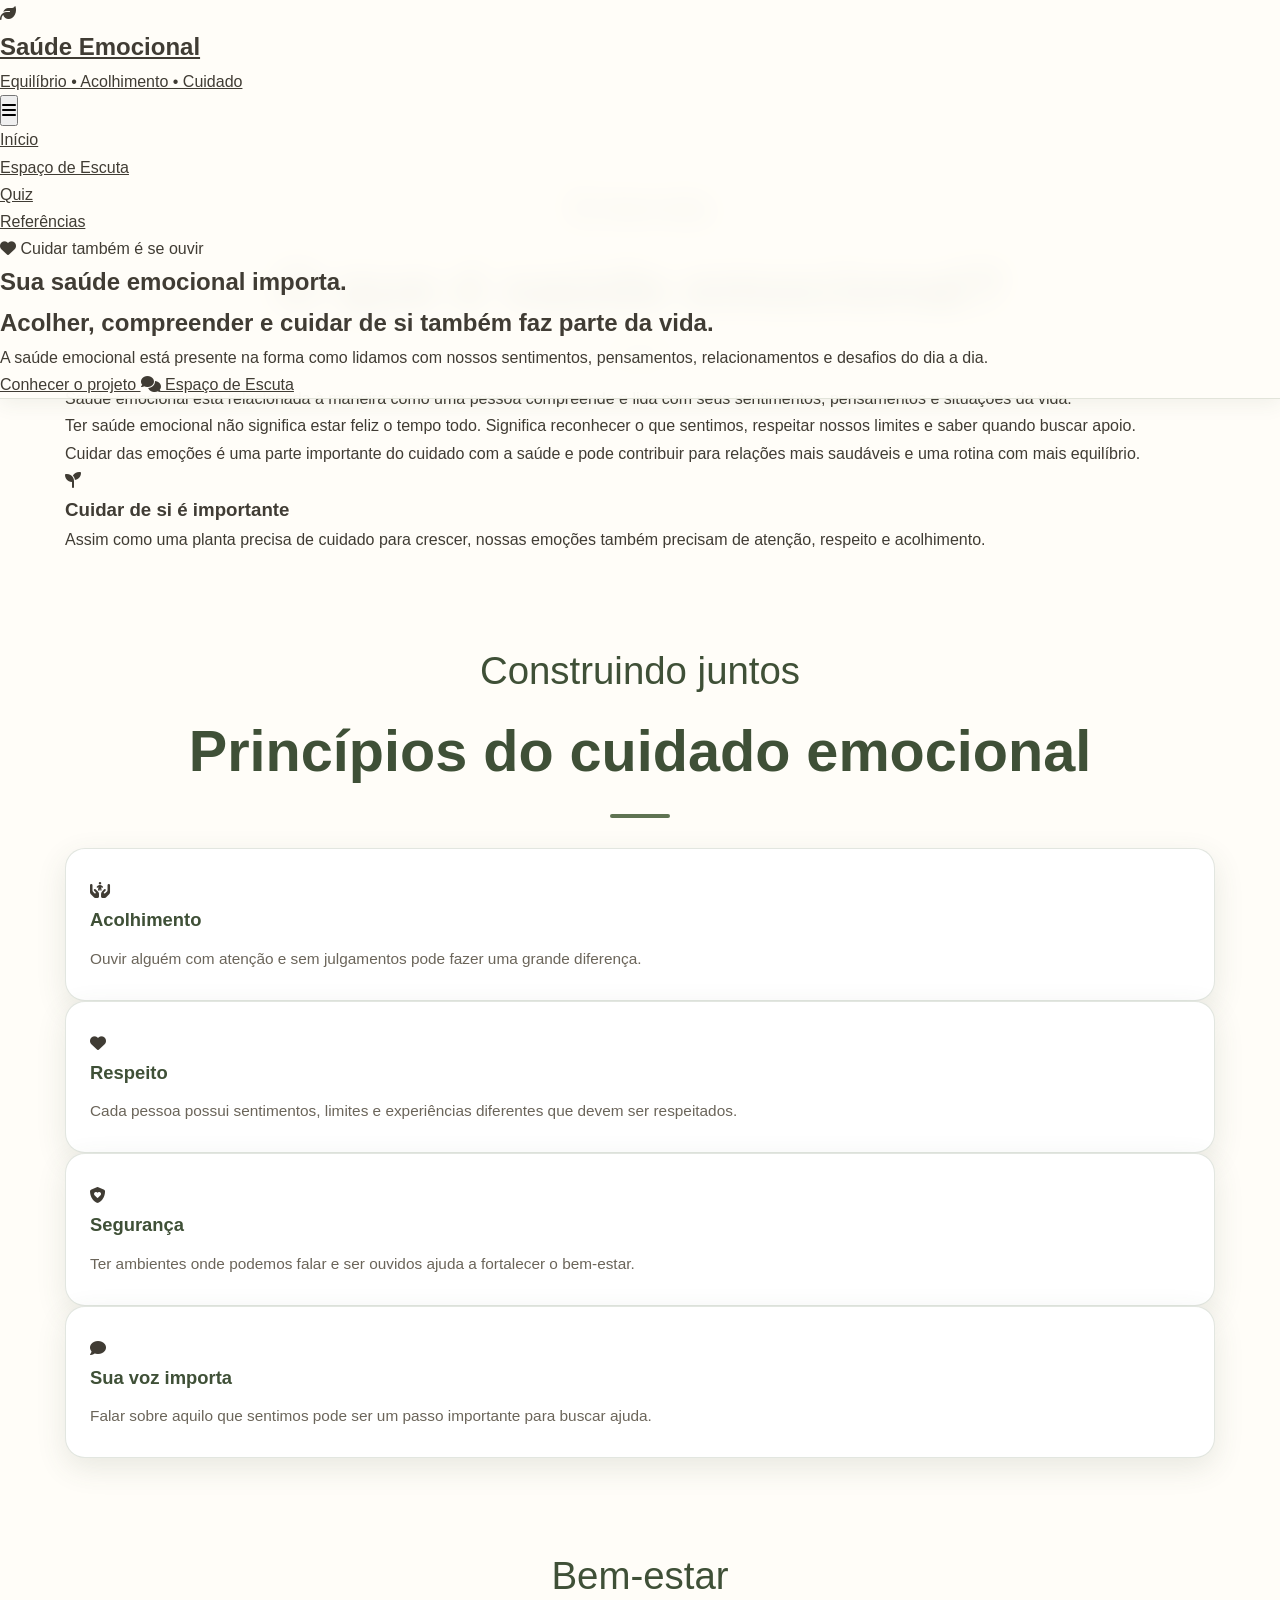
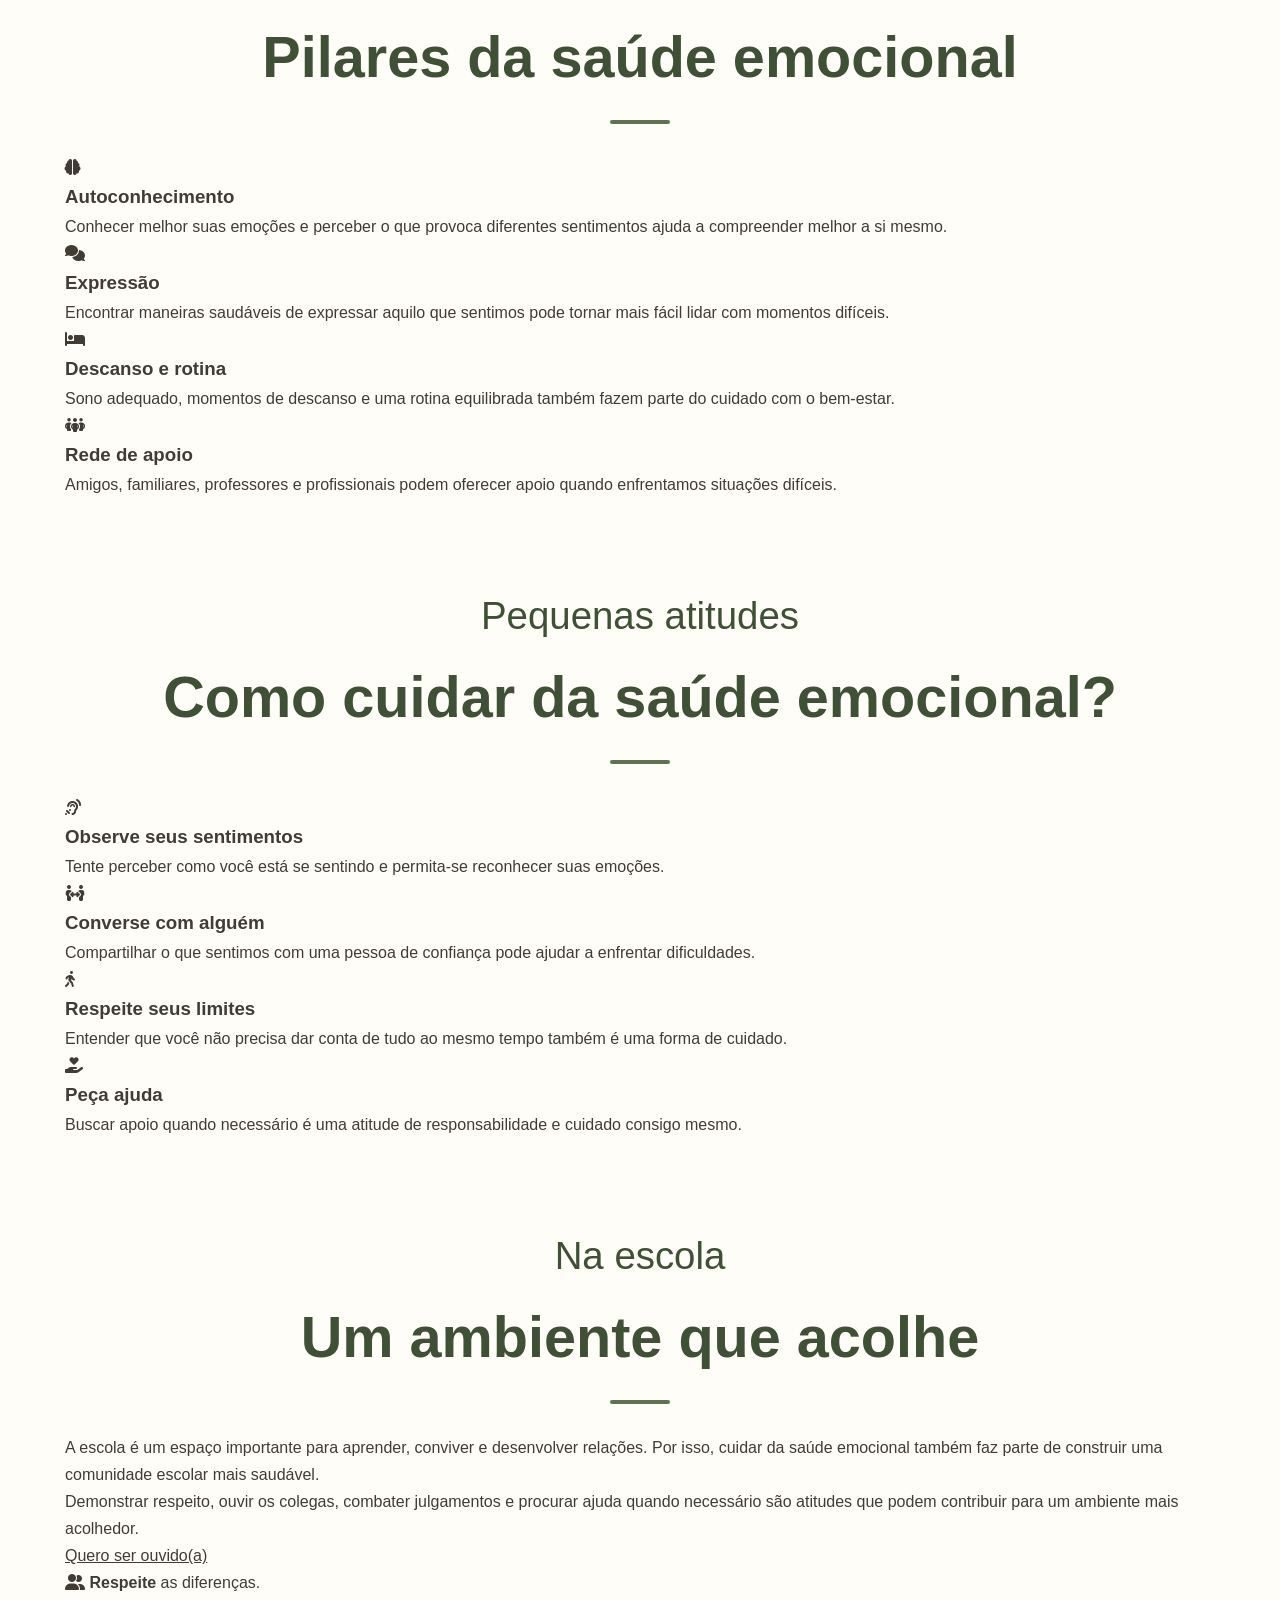
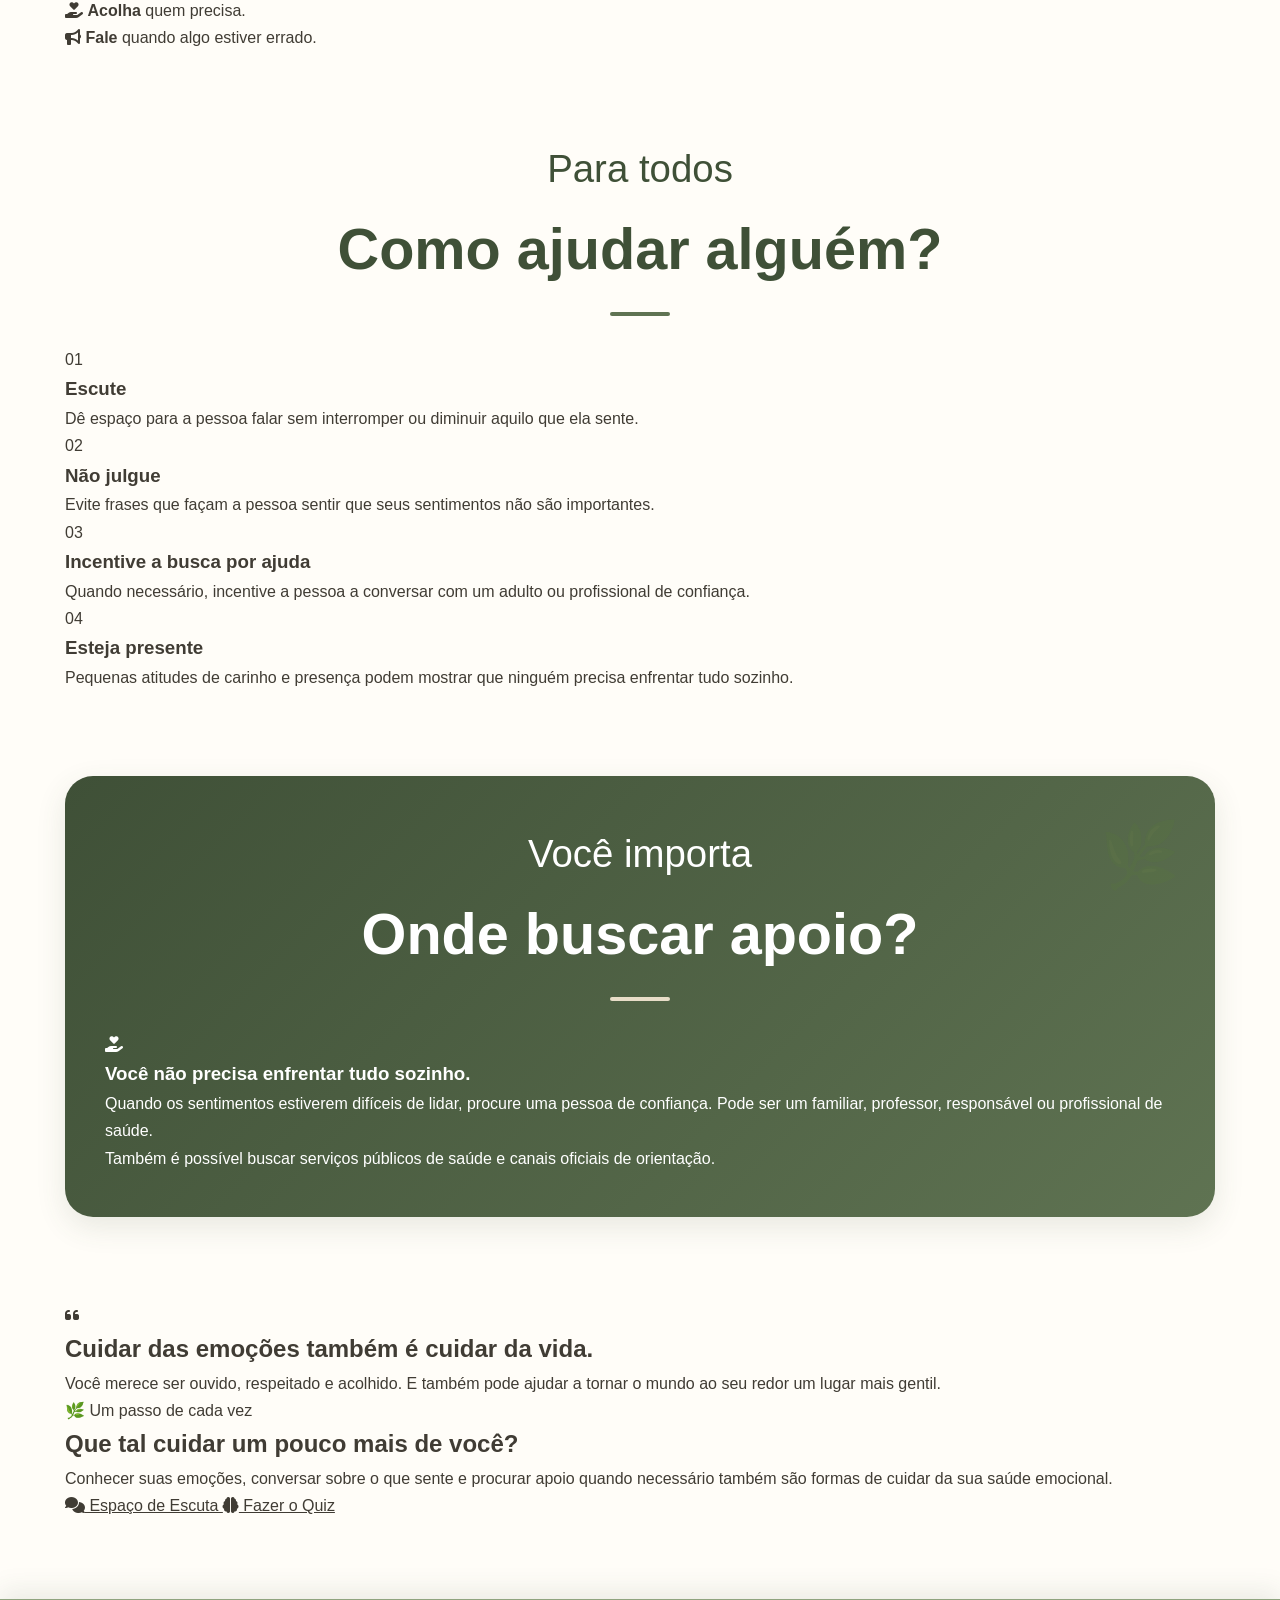
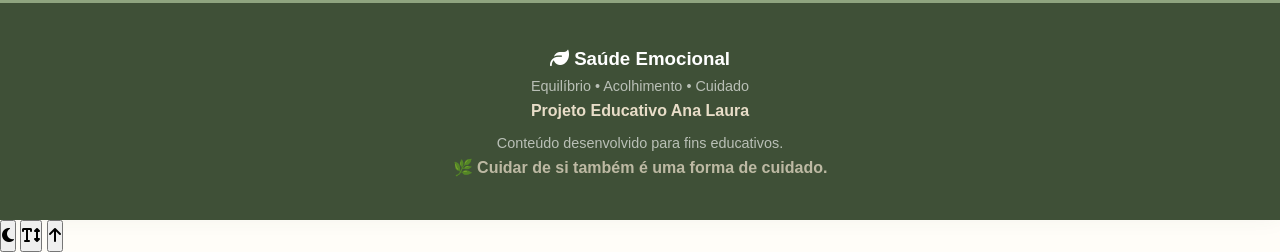
==== commit b0503e81: "Atualizar o index.html" ====
--- a/index.html
+++ b/index.html
@@ -764,4 +764,126 @@
         ========================= -->
 
         <section class="cta">
-
+            <div class="container">
+
+                <div class="cta-conteudo">
+
+                    <div>
+                        <span class="cta-tag">🌿 Um passo de cada vez</span>
+
+                        <h2>
+                            Que tal cuidar um pouco mais de você?
+                        </h2>
+
+                        <p>
+                            Conhecer suas emoções, conversar sobre o que sente
+                            e procurar apoio quando necessário também são formas
+                            de cuidar da sua saúde emocional.
+                        </p>
+                    </div>
+
+                    <div class="cta-botoes">
+
+                        <a href="escuta.html" class="btn-principal">
+                            <i class="fa-solid fa-comments"></i>
+                            Espaço de Escuta
+                        </a>
+
+                        <a href="quiz.html" class="btn-secundario">
+                            <i class="fa-solid fa-brain"></i>
+                            Fazer o Quiz
+                        </a>
+
+                    </div>
+
+                </div>
+
+            </div>
+
+        </section>
+
+    </main>
+
+
+    <!-- =========================
+         RODAPÉ
+    ========================= -->
+
+    <footer class="rodape">
+
+        <div class="container">
+
+            <div class="rodape-conteudo">
+
+                <div>
+                    <h3>
+                        <i class="fa-solid fa-leaf"></i>
+                        Saúde Emocional
+                    </h3>
+
+                    <p>
+                        Equilíbrio • Acolhimento • Cuidado
+                    </p>
+                </div>
+
+                <div>
+                    <p>
+                        Projeto Educativo Ana Laura
+                    </p>
+
+                    <p>
+                        Conteúdo desenvolvido para fins educativos.
+                    </p>
+                </div>
+
+            </div>
+
+            <div class="rodape-final">
+                <p>
+                    🌿 Cuidar de si também é uma forma de cuidado.
+                </p>
+            </div>
+
+        </div>
+
+    </footer>
+
+
+    <!-- =========================
+         BOTÕES DE ACESSIBILIDADE
+    ========================= -->
+
+    <div class="botoes-acessibilidade">
+
+        <button
+            id="botaoModoEscuro"
+            class="botao-acessibilidade"
+            title="Alternar modo escuro"
+            aria-label="Alternar modo escuro">
+            <i class="fa-solid fa-moon"></i>
+        </button>
+
+        <button
+            id="botaoAumentarFonte"
+            class="botao-acessibilidade"
+            title="Aumentar tamanho da fonte"
+            aria-label="Aumentar tamanho da fonte">
+            <i class="fa-solid fa-text-height"></i>
+        </button>
+
+        <button
+            id="botaoTopo"
+            class="botao-acessibilidade"
+            title="Voltar ao topo"
+            aria-label="Voltar ao topo">
+            <i class="fa-solid fa-arrow-up"></i>
+        </button>
+
+    </div>
+
+
+    <script src="funcional.js"></script>
+
+</body>
+</html>
+
--- a/style.css
+++ b/style.css
@@ -1,32 +1,59 @@
 /* ==============================================
-   🌿 PALETA DE CORES — VERDE MUSGO DEFINITIVA
-   Fundo: verde musgo escuro
-   Destaques: verde claro
-   Texto: tons claros com contraste
+   🌿 PORTAL DE SAÚDE EMOCIONAL
+   PARTE 1 — BASE + CABEÇALHO + MENU + HERO
    ============================================== */
 
+/* =========================
+   PALETA DE CORES
+========================= */
+
 :root {
-    --verde-musgo-escuro: #344E41;   /* Fundo principal */
-    --verde-musgo-medio: #406343;    /* Seções e cards */
-    --verde-claro: #52B788;          /* Botões, links, destaques */
-    --verde-suave: #74C69D;          /* Títulos e acentos */
-    --texto-claro: #F8FAF9;          /* Texto principal */
-    --texto-suave: #D8E4DD;          /* Texto secundário */
-    --borda-suave: rgba(116, 198, 157, 0.15);
-    --sombra-destaque: 0 8px 30px rgba(82, 183, 136, 0.2);
-    --transicao: all 0.35s ease;
-}
-
-/* 🌙 MODO ESCURO — ainda mais escuro */
+    --verde-musgo: #5F7352;
+    --verde-escuro: #3F5037;
+    --verde-claro: #8FA47F;
+
+    --bege: #E8DDC8;
+    --bege-claro: #F7F2E8;
+    --creme: #FFFDF8;
+
+    --marrom: #403C34;
+    --marrom-claro: #6B655A;
+
+    --branco: #FFFFFF;
+
+    --borda: rgba(95, 115, 82, .18);
+    --sombra: 0 10px 30px rgba(63, 80, 55, .12);
+
+    --transicao: all .3s ease;
+}
+
+
+/* =========================
+   MODO ESCURO
+========================= */
+
 body.modo-escuro {
-    --verde-musgo-escuro: #1E2E25;
-    --verde-musgo-medio: #2A3F2C;
-    --texto-suave: #B8C9BF;
-}
-
-/* ==============================================
-   BASE E FUNDO — AQUI ESTÁ A COR PRINCIPAL!
-   ============================================== */
+    --verde-musgo: #78906B;
+    --verde-escuro: #263222;
+    --verde-claro: #A9BE9A;
+
+    --bege: #38372F;
+    --bege-claro: #292A25;
+    --creme: #1E211D;
+
+    --marrom: #F3F0E8;
+    --marrom-claro: #D2D0C7;
+
+    --branco: #2B3028;
+
+    --borda: rgba(169, 190, 154, .18);
+    --sombra: 0 10px 30px rgba(0, 0, 0, .25);
+}
+
+
+/* =========================
+   RESET
+========================= */
 
 * {
     margin: 0;
@@ -34,583 +61,2024 @@
     box-sizing: border-box;
 }
 
+html {
+    scroll-behavior: smooth;
+    overflow-x: hidden;
+}
+
 body {
     font-family: 'Segoe UI', Roboto, 'Helvetica Neue', Arial, sans-serif;
-    background: linear-gradient(135deg, var(--verde-musgo-escuro) 0%, #2D3F33 100%);
-    color: var(--texto-claro);
+    background: var(--creme);
+    color: var(--marrom);
     line-height: 1.7;
-    font-size: 17px;
+    font-size: 16px;
     min-height: 100vh;
+    overflow-x: hidden;
     transition: var(--transicao);
 }
 
-/* ==============================================
+a {
+    color: inherit;
+}
+
+button,
+input,
+textarea {
+    font: inherit;
+}
+
+button {
+    cursor: pointer;
+}
+
+::selection {
+    background: var(--verde-claro);
+    color: var(--verde-escuro);
+}
+
+
+/* =========================
+   BARRA DE ROLAGEM
+========================= */
+
+::-webkit-scrollbar {
+    width: 9px;
+}
+
+::-webkit-scrollbar-track {
+    background: var(--bege-claro);
+}
+
+::-webkit-scrollbar-thumb {
+    background: var(--verde-musgo);
+    border-radius: 20px;
+}
+
+::-webkit-scrollbar-thumb:hover {
+    background: var(--verde-escuro);
+}
+
+
+/* =========================
    CABEÇALHO
-   ============================================== */
+========================= */
 
 header {
-    background: rgba(0, 0, 0, 0.2);
-    backdrop-filter: blur(12px);
     position: fixed;
+    top: 0;
+    left: 0;
     width: 100%;
-    top: 0;
     z-index: 1000;
-    border-bottom: 2px solid var(--borda-suave);
-}
+
+    background: rgba(255, 253, 248, .94);
+    backdrop-filter: blur(14px);
+    -webkit-backdrop-filter: blur(14px);
+
+    border-bottom: 1px solid var(--borda);
+
+    box-shadow: 0 4px 20px rgba(63, 80, 55, .08);
+
+    transition: var(--transicao);
+}
+
+body.modo-escuro header {
+    background: rgba(30, 33, 29, .94);
+}
+
+
+/* =========================
+   PARTE SUPERIOR DO CABEÇALHO
+========================= */
 
 .cabecalho {
     max-width: 1200px;
-    margin: 0 auto;
-    padding: 0.8rem 1.5rem 0.4rem;
+    margin: auto;
+    padding: 16px 25px 8px;
     text-align: center;
 }
 
 .cabecalho h1 {
-    font-size: 1.6rem;
-    color: var(--verde-suave);
-    margin-bottom: 0.2rem;
-    text-shadow: 0 2px 4px rgba(0,0,0,0.2);
+    font-size: 1.7rem;
+    color: var(--verde-escuro);
+    margin-bottom: 2px;
+    letter-spacing: .3px;
+}
+
+body.modo-escuro .cabecalho h1 {
+    color: var(--verde-claro);
 }
 
 .cabecalho p {
-    font-size: 0.95rem;
-    color: var(--texto-suave);
+    color: var(--marrom-claro);
+    font-size: .9rem;
 }
 
 .subtitulo {
-    font-size: 0.85rem;
-    opacity: 0.8;
-    margin-top: 0.3rem;
-}
-
-/* ==============================================
-   MENU DE NAVEGAÇÃO
-   ============================================== */
+    font-size: .78rem !important;
+    opacity: .8;
+    margin-top: 2px;
+}
+
+
+/* =========================
+   MENU
+========================= */
 
 .menu-navegacao {
     max-width: 1200px;
-    margin: 0 auto;
-    padding: 0.5rem 1.5rem 0.8rem;
-}
+    margin: auto;
+    padding: 6px 25px 12px;
+}
+
+.lista-menu {
+    list-style: none;
+    display: flex;
+    justify-content: center;
+    align-items: center;
+    flex-wrap: wrap;
+    gap: 8px;
+}
+
+.lista-menu li {
+    display: flex;
+}
+
+.lista-menu a {
+    position: relative;
+
+    text-decoration: none;
+    color: var(--marrom-claro);
+
+    padding: 8px 15px;
+    border-radius: 30px;
+
+    font-size: .9rem;
+    font-weight: 600;
+
+    transition: var(--transicao);
+}
+
+.lista-menu a::after {
+    content: "";
+    position: absolute;
+    left: 50%;
+    bottom: 3px;
+
+    width: 0;
+    height: 2px;
+
+    background: var(--verde-musgo);
+    border-radius: 20px;
+
+    transform: translateX(-50%);
+    transition: var(--transicao);
+}
+
+.lista-menu a:hover {
+    color: var(--verde-escuro);
+    background: var(--bege-claro);
+    transform: translateY(-2px);
+}
+
+.lista-menu a:hover::after,
+.lista-menu a.ativo::after {
+    width: 35%;
+}
+
+.lista-menu a.ativo {
+    color: var(--verde-escuro);
+    background: var(--bege);
+}
+
+body.modo-escuro .lista-menu a:hover,
+body.modo-escuro .lista-menu a.ativo {
+    color: var(--verde-claro);
+    background: var(--bege);
+}
+
+
+/* =========================
+   BOTÃO DO MENU MOBILE
+========================= */
 
 .botao-menu {
     display: none;
-    background: transparent;
+
     border: none;
-    color: var(--texto-claro);
-    font-size: 1.8rem;
-    cursor: pointer;
-}
-
-.lista-menu {
-    display: flex;
-    list-style: none;
-    gap: 0.6rem;
-    justify-content: center;
-    flex-wrap: wrap;
-}
-
-.lista-menu a {
-    color: var(--texto-suave);
-    text-decoration: none;
-    padding: 0.6rem 1.1rem;
-    border-radius: 10px;
-    font-weight: 500;
-    font-size: 0.95rem;
+    background: var(--verde-musgo);
+    color: var(--branco);
+
+    width: 44px;
+    height: 44px;
+    border-radius: 12px;
+
+    font-size: 1.4rem;
+
+    margin: 5px auto;
+
     transition: var(--transicao);
-    border: 1px solid transparent;
-}
-
-.lista-menu a:hover,
-.lista-menu a.ativo {
-    background: rgba(82, 183, 136, 0.2);
-    color: var(--verde-claro);
-    border-color: var(--verde-claro);
-    transform: translateY(-2px);
-}
-
-/* ==============================================
+}
+
+.botao-menu:hover {
+    background: var(--verde-escuro);
+    transform: scale(1.05);
+}
+
+
+/* =========================
    CONTEÚDO PRINCIPAL
-   ============================================== */
+========================= */
 
 main {
+    width: 100%;
     max-width: 1200px;
-    margin: 0 auto;
-    padding: 8rem 1.5rem 3rem;
+    margin: auto;
+
+    padding: 175px 25px 60px;
 }
 
 .secao {
-    margin-bottom: 4.5rem;
-}
-
-.titulo-secao {
-    font-size: clamp(1.5rem, 3vw, 2.1rem);
-    margin-bottom: 1.2rem;
-    color: var(--verde-suave);
-    padding-bottom: 0.5rem;
-    border-bottom: 3px solid var(--verde-claro);
-    text-shadow: 0 2px 4px rgba(0,0,0,0.2);
-}
-
-.introducao {
-    font-size: 1.08rem;
-    color: var(--texto-suave);
+    margin-bottom: 85px;
+}
+
+
+/* =========================
+   HERO / DESTAQUE PRINCIPAL
+========================= */
+
+.destaque-principal {
+    position: relative;
+
+    text-align: center;
+
+    padding: 75px 35px;
+
+    border-radius: 30px;
+
+    background:
+        linear-gradient(
+            135deg,
+            var(--verde-escuro),
+            var(--verde-musgo)
+        );
+
+    color: var(--branco);
+
+    overflow: hidden;
+
+    box-shadow: var(--sombra);
+}
+
+.destaque-principal::before {
+    content: "";
+    position: absolute;
+
+    width: 260px;
+    height: 260px;
+
+    border-radius: 50%;
+
+    background: rgba(255,255,255,.06);
+
+    top: -120px;
+    right: -80px;
+}
+
+.destaque-principal::after {
+    content: "";
+    position: absolute;
+
+    width: 180px;
+    height: 180px;
+
+    border-radius: 50%;
+
+    background: rgba(232,221,200,.08);
+
+    bottom: -90px;
+    left: -60px;
+}
+
+.destaque-principal > * {
+    position: relative;
+    z-index: 1;
+}
+
+.destaque-principal h2 {
     max-width: 850px;
-    margin-bottom: 1.5rem;
-    line-height: 1.8;
-}
-
-/* ==============================================
-   DESTAQUE PRINCIPAL
-   ============================================== */
-
-.destaque-principal {
-    text-align: center;
-    padding: 2rem 0 3rem;
-}
-
-.destaque-principal h2 {
-    font-size: clamp(1.8rem, 4vw, 3rem);
-    margin-bottom: 1.2rem;
-    background: linear-gradient(90deg, #FFFFFF, var(--verde-suave));
-    -webkit-background-clip: text;
-    -webkit-text-fill-color: transparent;
-    background-clip: text;
-    line-height: 1.3;
-    filter: drop-shadow(0 2px 6px rgba(0,0,0,0.2));
+    margin: auto auto 20px;
+
+    font-size: clamp(2rem, 5vw, 3.4rem);
+    line-height: 1.2;
+
+    color: var(--branco);
 }
 
 .destaque-principal p {
-    font-size: 1.1rem;
-    max-width: 800px;
-    margin: 0 auto 1rem;
-    color: var(--texto-suave);
-}
+    max-width: 780px;
+    margin: 0 auto 15px;
+
+    font-size: 1.05rem;
+    color: rgba(255,255,255,.9);
+}
+
+.destaque-principal strong {
+    color: var(--bege);
+}
+
+
+/* =========================
+   BOTÕES DE AÇÃO
+========================= */
 
 .botoes-acao {
     display: flex;
-    gap: 1.2rem;
     justify-content: center;
+    align-items: center;
+
+    gap: 15px;
     flex-wrap: wrap;
-    margin-top: 2rem;
-}
-
+
+    margin-top: 30px;
+}
+
+.botao {
+    display: inline-flex;
+    align-items: center;
+    justify-content: center;
+
+    padding: 13px 25px;
+
+    border-radius: 50px;
+
+    border: 2px solid transparent;
+
+    text-decoration: none;
+
+    font-weight: 700;
+    font-size: .95rem;
+
+    transition: var(--transicao);
+
+    box-shadow: 0 5px 15px rgba(0,0,0,.12);
+}
+
+.botao:hover {
+    transform: translateY(-4px);
+    box-shadow: 0 10px 22px rgba(0,0,0,.18);
+}
+
+.botao:active {
+    transform: translateY(-1px);
+}
+
+
+/* BOTÃO PRINCIPAL */
+
+.botao.primario {
+    background: var(--bege);
+    color: var(--verde-escuro);
+}
+
+.botao.primario:hover {
+    background: var(--bege-claro);
+}
+
+
+/* BOTÃO SECUNDÁRIO */
+
+.botao.secundario {
+    background: transparent;
+    border-color: rgba(255,255,255,.75);
+    color: var(--branco);
+}
+
+.botao.secundario:hover {
+    background: var(--branco);
+    color: var(--verde-escuro);
+}
+
+
+/* BOTÃO GRANDE */
+
+.botao.grande {
+    width: auto;
+    min-width: 240px;
+    padding: 15px 28px;
+}
+
+
+/* BOTÃO PEQUENO */
+
+.botao.pequeno {
+    padding: 9px 17px;
+    font-size: .88rem;
+
+    background: var(--verde-musgo);
+    color: var(--branco);
+}
+
+.botao.pequeno:hover {
+    background: var(--verde-escuro);
+}
+
+
+/* =========================
+   TÍTULOS DAS SEÇÕES
+========================= */
+
+.titulo-secao {
+    position: relative;
+
+    text-align: center;
+
+    font-size: clamp(1.7rem, 4vw, 2.4rem);
+
+    color: var(--verde-escuro);
+
+    margin-bottom: 15px;
+
+    padding-bottom: 15px;
+}
+
+body.modo-escuro .titulo-secao {
+    color: var(--verde-claro);
+}
+
+.titulo-secao::after {
+    content: "";
+
+    display: block;
+
+    width: 60px;
+    height: 4px;
+
+    margin: 13px auto 0;
+
+    background: var(--verde-musgo);
+
+    border-radius: 10px;
+}
+
+.introducao {
+    max-width: 750px;
+    margin: auto;
+
+    text-align: center;
+
+    color: var(--marrom-claro);
+
+    font-size: 1rem;
+}
+
+
+/* =========================
+   ANIMAÇÃO DE ENTRADA
+========================= */
+
+@keyframes aparecer {
+    from {
+        opacity: 0;
+        transform: translateY(25px);
+    }
+
+    to {
+        opacity: 1;
+        transform: translateY(0);
+    }
+}
+
+.destaque-principal {
+    animation: aparecer .7s ease both;
+}
 /* ==============================================
-   BOTÕES — COM COR VERDE DESTAQUE!
+   PARTE 2 — CARDS + PILARES + CUIDADOS + APOIO
    ============================================== */
 
-.botao {
-    display: inline-block;
-    padding: 0.9rem 2rem;
-    border-radius: 50px;
-    font-size: 1rem;
-    font-weight: 600;
-    text-decoration: none;
-    border: none;
-    cursor: pointer;
-    transition: var(--transicao);
-    box-shadow: 0 4px 15px rgba(0,0,0,0.2);
-}
-
-.botao:hover {
-    transform: translateY(-3px);
-    box-shadow: 0 8px 25px rgba(0,0,0,0.3);
-}
-
-.botao.primario {
-    background: linear-gradient(90deg, var(--verde-claro), var(--verde-suave));
-    color: #1A2F23;
-    font-weight: 700;
-}
-
-.botao.secundario {
-    background: rgba(255, 255, 255, 0.08);
-    color: var(--verde-claro);
-    border: 2px solid var(--verde-claro);
-}
-
-.botao.secundario:hover {
-    background: var(--verde-claro);
-    color: #1A2F23;
-}
-
-.botao.grande {
-    padding: 1.1rem 2.5rem;
-    font-size: 1.1rem;
-    width: 100%;
-}
-
-.botao.pequeno {
-    padding: 0.6rem 1.2rem;
-    font-size: 0.9rem;
-    margin-top: 1rem;
-    background: var(--verde-musgo-medio);
-    color: var(--texto-claro);
-}
-
-/* ==============================================
-   CARDS — COM FUNDO VERDE ESCURO
-   ============================================== */
+
+/* =========================
+   GRADE DE CARDS
+========================= */
 
 .grade-cards {
     display: grid;
-    grid-template-columns: repeat(auto-fit, minmax(260px, 1fr));
-    gap: 1.5rem;
-    margin-top: 2rem;
-}
+
+    grid-template-columns:
+        repeat(auto-fit, minmax(250px, 1fr));
+
+    gap: 22px;
+
+    margin-top: 30px;
+}
+
+
+/* =========================
+   CARD
+========================= */
 
 .card {
-    background: var(--verde-musgo-medio);
-    border: 2px solid var(--borda-suave);
-    border-radius: 14px;
-    padding: 1.5rem;
+    position: relative;
+
+    background: var(--branco);
+
+    border: 1px solid var(--borda);
+
+    border-radius: 20px;
+
+    padding: 28px 24px;
+
+    box-shadow: var(--sombra);
+
     transition: var(--transicao);
-    box-shadow: 0 4px 12px rgba(0,0,0,0.15);
+
+    overflow: hidden;
+}
+
+.card::before {
+    content: "";
+
+    position: absolute;
+
+    top: 0;
+    left: 0;
+
+    width: 100%;
+    height: 4px;
+
+    background: var(--verde-musgo);
+
+    transform: scaleX(0);
+    transform-origin: left;
+
+    transition: var(--transicao);
 }
 
 .card:hover {
-    transform: translateY(-8px);
-    background: rgba(64, 99, 67, 0.9);
-    box-shadow: var(--sombra-destaque);
+    transform: translateY(-7px);
+
+    box-shadow:
+        0 15px 35px rgba(63,80,55,.18);
+
     border-color: var(--verde-claro);
 }
 
+.card:hover::before {
+    transform: scaleX(1);
+}
+
+
+/* TÍTULO DO CARD */
+
 .card h3 {
+    color: var(--verde-escuro);
+
     font-size: 1.15rem;
-    margin-bottom: 0.8rem;
-    color: var(--verde-suave);
-}
+
+    margin-bottom: 10px;
+}
+
+body.modo-escuro .card h3 {
+    color: var(--verde-claro);
+}
+
+
+/* TEXTO DO CARD */
 
 .card p {
-    color: var(--texto-suave);
-    font-size: 0.98rem;
-    line-height: 1.6;
-}
-
-/* ==============================================
-   SEÇÕES DESTAQUE
-   ============================================== */
+    color: var(--marrom-claro);
+
+    font-size: .96rem;
+
+    line-height: 1.7;
+}
+
+
+/* =========================
+   SEÇÕES COM FUNDO DESTAQUE
+========================= */
 
 .fundo-destaque {
-    background: rgba(82, 183, 136, 0.08);
-    border: 2px solid rgba(82, 183, 136, 0.15);
+    position: relative;
+
+    background: var(--bege-claro);
+
+    border: 1px solid var(--borda);
+
+    border-radius: 26px;
+
+    padding: 45px 35px;
+
+    box-shadow:
+        0 5px 20px rgba(63,80,55,.06);
+}
+
+.fundo-destaque .titulo-secao {
+    margin-bottom: 25px;
+}
+
+.fundo-destaque > p {
+    max-width: 900px;
+
+    margin: 0 auto 18px;
+
+    color: var(--marrom-claro);
+
+    text-align: center;
+
+    line-height: 1.8;
+}
+
+.fundo-destaque strong {
+    color: var(--verde-escuro);
+}
+
+
+/* =========================
+   LISTA DE PILARES
+========================= */
+
+.lista-pilares {
+    display: grid;
+
+    grid-template-columns:
+        repeat(2, minmax(0, 1fr));
+
+    gap: 20px;
+
+    margin-top: 30px;
+}
+
+.item-pilar {
+    background: var(--branco);
+
+    border: 1px solid var(--borda);
+
+    border-left: 5px solid var(--verde-musgo);
+
     border-radius: 16px;
-    padding: 2rem;
-}
-
-/* ==============================================
-   LISTAS E ITENS
-   ============================================== */
-
-.lista-pilares, .lista-cuidados {
+
+    padding: 24px;
+
+    box-shadow: 0 5px 18px rgba(63,80,55,.08);
+
+    transition: var(--transicao);
+}
+
+.item-pilar:hover {
+    transform: translateX(5px);
+
+    border-left-color: var(--verde-claro);
+
+    box-shadow: var(--sombra);
+}
+
+.item-pilar h3 {
+    color: var(--verde-escuro);
+
+    margin-bottom: 8px;
+
+    font-size: 1.08rem;
+}
+
+.item-pilar p {
+    color: var(--marrom-claro);
+
+    font-size: .95rem;
+
+    line-height: 1.7;
+}
+
+body.modo-escuro .item-pilar h3 {
+    color: var(--verde-claro);
+}
+
+
+/* =========================
+   LISTA DE CUIDADOS
+========================= */
+
+.lista-cuidados {
     display: grid;
-    gap: 1.2rem;
-    margin-top: 1.5rem;
-}
-
-.item-pilar, .item-cuidado {
-    background: var(--verde-musgo-medio);
-    padding: 1.3rem;
+
+    grid-template-columns:
+        repeat(2, minmax(0, 1fr));
+
+    gap: 20px;
+
+    margin-top: 30px;
+}
+
+.item-cuidado {
+    background: var(--branco);
+
+    border: 1px solid var(--borda);
+
+    border-radius: 18px;
+
+    padding: 25px;
+
+    box-shadow: 0 5px 18px rgba(63,80,55,.08);
+
+    transition: var(--transicao);
+}
+
+.item-cuidado:hover {
+    transform: translateY(-5px);
+
+    box-shadow: var(--sombra);
+
+    border-color: var(--verde-claro);
+}
+
+.item-cuidado h3 {
+    color: var(--verde-escuro);
+
+    font-size: 1.08rem;
+
+    margin-bottom: 8px;
+}
+
+.item-cuidado p {
+    color: var(--marrom-claro);
+
+    font-size: .95rem;
+
+    line-height: 1.7;
+}
+
+body.modo-escuro .item-cuidado h3 {
+    color: var(--verde-claro);
+}
+
+
+/* =========================
+   CANAIS DE APOIO
+========================= */
+
+.apoio {
+    position: relative;
+
+    background:
+        linear-gradient(
+            135deg,
+            var(--verde-escuro),
+            var(--verde-musgo)
+        );
+
+    color: var(--branco);
+
+    border-radius: 28px;
+
+    padding: 45px 40px;
+
+    box-shadow: var(--sombra);
+
+    overflow: hidden;
+}
+
+.apoio::after {
+    content: "🌿";
+
+    position: absolute;
+
+    right: 35px;
+    top: 25px;
+
+    font-size: 4rem;
+
+    opacity: .08;
+}
+
+.apoio .titulo-secao {
+    color: var(--branco);
+}
+
+.apoio .titulo-secao::after {
+    background: var(--bege);
+}
+
+.apoio > h3 {
+    text-align: center;
+
+    color: var(--bege);
+
+    font-size: 1.3rem;
+
+    margin-bottom: 12px;
+}
+
+.apoio > p {
+    max-width: 800px;
+
+    margin: 0 auto 25px;
+
+    text-align: center;
+
+    color: rgba(255,255,255,.88);
+}
+
+
+/* LISTA DE APOIO */
+
+.lista-apoio {
+    max-width: 850px;
+
+    margin: auto;
+
+    list-style: none;
+}
+
+.lista-apoio li {
+    position: relative;
+
+    padding: 15px 18px;
+
+    margin-bottom: 10px;
+
     border-radius: 12px;
-    border-left: 4px solid var(--verde-claro);
-    box-shadow: 0 2px 8px rgba(0,0,0,0.1);
-}
-
-.item-pilar h3, .item-cuidado h3 {
-    font-size: 1.08rem;
-    margin-bottom: 0.5rem;
-    color: var(--verde-suave);
-}
-
-.item-pilar p, .item-cuidado p {
-    color: var(--texto-suave);
-    font-size: 0.98rem;
-}
-
-.lista-apoio {
-    list-style: none;
-    margin-top: 1.2rem;
-}
-
-.lista-apoio li {
-    padding: 0.8rem 0;
-    border-bottom: 1px solid rgba(255,255,255,0.08);
-    color: var(--texto-suave);
-}
-
-.lista-apoio li:last-child {
-    border-bottom: none;
-}
-
-.apoio {
-    background: rgba(82, 183, 136, 0.1);
-    border-radius: 16px;
-    padding: 2rem;
-    border: 2px solid rgba(82, 183, 136, 0.2);
-}
-
-.apoio h3 {
-    color: var(--verde-claro);
-    margin-bottom: 1rem;
-}
-
-/* ==============================================
-   CITAÇÃO E ENCERRAMENTO
-   ============================================== */
+
+    background: rgba(255,255,255,.08);
+
+    border: 1px solid rgba(255,255,255,.08);
+
+    color: rgba(255,255,255,.92);
+
+    transition: var(--transicao);
+}
+
+.lista-apoio li:hover {
+    background: rgba(255,255,255,.14);
+
+    transform: translateX(4px);
+}
+
+.lista-apoio strong {
+    color: var(--bege);
+}
+
+
+/* =========================
+   ENCERRAMENTO
+========================= */
 
 .encerramento {
     text-align: center;
-}
+
+    max-width: 950px;
+
+    margin-left: auto;
+    margin-right: auto;
+}
+
+
+/* CITAÇÃO */
 
 blockquote {
-    font-size: 1.3rem;
+    max-width: 850px;
+
+    margin: 0 auto 25px;
+
+    padding: 30px;
+
+    background: var(--bege-claro);
+
+    border-left: 5px solid var(--verde-musgo);
+
+    border-right: 5px solid var(--verde-musgo);
+
+    border-radius: 18px;
+
+    color: var(--verde-escuro);
+
+    font-size: clamp(1.15rem, 2.5vw, 1.45rem);
+
     font-style: italic;
-    color: var(--verde-suave);
-    padding: 1.5rem;
-    border-left: 4px solid var(--verde-claro);
-    border-right: 4px solid var(--verde-claro);
-    margin: 1.5rem 0;
-    background: rgba(82, 183, 136, 0.08);
-    border-radius: 12px;
-}
+
+    line-height: 1.7;
+
+    box-shadow: 0 5px 20px rgba(63,80,55,.07);
+}
+
+body.modo-escuro blockquote {
+    color: var(--verde-claro);
+}
+
+
+/* TEXTO DO ENCERRAMENTO */
+
+.encerramento > p {
+    max-width: 750px;
+
+    margin: auto;
+
+    color: var(--marrom-claro);
+
+    line-height: 1.8;
+}
+
+
+/* =========================
+   CHAMADA PARA ESPAÇO DE ESCUTA
+========================= */
 
 .chamada-escuta {
-    margin-top: 2.5rem;
-    padding: 2rem;
-    background: rgba(82, 183, 136, 0.12);
-    border-radius: 16px;
-    border: 2px solid var(--verde-claro);
+    margin-top: 35px;
+
+    padding: 35px 25px;
+
+    background: var(--bege);
+
+    border-radius: 22px;
+
+    border: 1px solid var(--borda);
+
+    box-shadow: var(--sombra);
 }
 
 .chamada-escuta h3 {
-    color: var(--verde-claro);
-    margin-bottom: 0.8rem;
-}
-
+    color: var(--verde-escuro);
+
+    font-size: 1.5rem;
+
+    margin-bottom: 8px;
+}
+
+body.modo-escuro .chamada-escuta h3 {
+    color: var(--verde-escuro);
+}
+
+.chamada-escuta p {
+    max-width: 650px;
+
+    margin: 0 auto 22px;
+
+    color: var(--marrom-claro);
+}
+
+.chamada-escuta .botao {
+    background: var(--verde-musgo);
+
+    color: var(--branco);
+}
+
+.chamada-escuta .botao:hover {
+    background: var(--verde-escuro);
+}
+
+
+/* =========================
+   DESTAQUE DE TEXTO
+========================= */
+
+main strong {
+    font-weight: 700;
+}
+
+main a {
+    transition: var(--transicao);
+}
+
+
+/* =========================
+   EFEITO DE FOCO
+========================= */
+
+.card:focus-within,
+.item-pilar:focus-within,
+.item-cuidado:focus-within {
+    outline: 3px solid rgba(143,164,127,.35);
+
+    outline-offset: 3px;
+}
 /* ==============================================
-   FORMULÁRIOS E PERGUNTAS
+   PARTE 3 — FORMULÁRIOS + ESCUTA + QUIZ + REFERÊNCIAS
    ============================================== */
 
+
+/* =========================
+   FORMULÁRIOS
+========================= */
+
 form {
-    background: var(--verde-musgo-medio);
-    border: 2px solid var(--borda-suave);
-    border-radius: 16px;
-    padding: 2rem;
-    margin-top: 1.5rem;
+    max-width: 850px;
+    margin: 30px auto 0;
+
+    padding: 35px;
+
+    background: var(--branco);
+
+    border: 1px solid var(--borda);
+
+    border-radius: 22px;
+
+    box-shadow: var(--sombra);
 }
 
 label {
     display: block;
-    margin: 1.2rem 0 0.5rem;
-    font-weight: 600;
-    color: var(--texto-suave);
-}
-
-input, textarea {
+
+    margin: 18px 0 7px;
+
+    color: var(--verde-escuro);
+
+    font-weight: 700;
+}
+
+body.modo-escuro label {
+    color: var(--verde-claro);
+}
+
+input,
+textarea {
     width: 100%;
-    padding: 0.9rem;
+
+    padding: 13px 15px;
+
+    border: 2px solid var(--borda);
+
+    border-radius: 12px;
+
+    background: var(--bege-claro);
+
+    color: var(--marrom);
+
+    outline: none;
+
+    transition: var(--transicao);
+}
+
+input:focus,
+textarea:focus {
+    border-color: var(--verde-claro);
+
+    box-shadow:
+        0 0 0 4px rgba(143,164,127,.15);
+}
+
+textarea {
+    min-height: 170px;
+
+    resize: vertical;
+}
+
+input::placeholder,
+textarea::placeholder {
+    color: var(--marrom-claro);
+
+    opacity: .7;
+}
+
+
+/* =========================
+   CAIXA DE RESPOSTA
+========================= */
+
+.caixa-resposta {
+    display: none;
+
+    margin: 25px auto 0;
+
+    max-width: 850px;
+
+    padding: 25px;
+
+    background: var(--bege-claro);
+
     border: 2px solid var(--verde-claro);
-    border-radius: 10px;
-    background: rgba(0, 0, 0, 0.2);
-    color: var(--texto-claro);
-    font-size: 1rem;
-    transition: var(--transicao);
-}
-
-input:focus, textarea:focus {
-    outline: none;
-    border-color: var(--verde-suave);
-    box-shadow: 0 0 0 4px rgba(116, 198, 157, 0.2);
-}
-
-.pergunta {
-    margin: 1.8rem 0;
-    padding-bottom: 1.5rem;
-    border-bottom: 1px dashed rgba(82, 183, 136, 0.3);
-}
-
-.pergunta p {
-    font-weight: 600;
-    margin-bottom: 1rem;
-    font-size: 1rem;
-    color: var(--verde-suave);
-}
-
-.pergunta label {
-    display: block;
-    margin: 0.5rem 0;
-    font-weight: normal;
-    padding: 0.5rem;
-    border-radius: 6px;
-    cursor: pointer;
-    transition: background 0.2s;
-    color: var(--texto-suave);
-}
-
-.pergunta label:hover {
-    background: rgba(82, 183, 136, 0.1);
-}
-
-/* ==============================================
-   CAIXAS DE RESPOSTA
-   ============================================== */
-
-.caixa-resposta {
-    margin-top: 1.5rem;
-    padding: 1.5rem;
-    background: rgba(82, 183, 136, 0.15);
-    border: 2px solid var(--verde-claro);
-    border-radius: 12px;
-    display: none;
-    animation: surgir 0.6s ease;
+
+    border-radius: 18px;
+
+    color: var(--marrom);
+
     line-height: 1.8;
-    color: var(--texto-claro);
+
+    animation: aparecer .5s ease;
 }
 
 .caixa-resposta.mostrar {
     display: block;
 }
 
-@keyframes surgir {
-    from { opacity: 0; transform: translateY(20px); }
-    to { opacity: 1; transform: translateY(0); }
-}
+
+/* =========================
+   FRASE MOTIVACIONAL
+========================= */
 
 .frase-motivacional {
-    font-size: 1.1rem;
+    margin-top: 20px;
+
+    padding: 20px;
+
+    background: var(--bege);
+
+    border-left: 4px solid var(--verde-musgo);
+
+    border-radius: 14px;
+
+    color: var(--verde-escuro);
+
+    font-size: 1.05rem;
+
     font-style: italic;
-    color: var(--verde-suave);
-    padding: 1rem;
-    background: rgba(0, 0, 0, 0.2);
+}
+
+body.modo-escuro .frase-motivacional {
+    color: var(--verde-escuro);
+}
+
+
+/* =========================
+   CAIXA DE DESTAQUE
+========================= */
+
+.caixa-destaque {
+    max-width: 850px;
+
+    margin: 30px auto;
+
+    padding: 30px;
+
+    background: var(--bege-claro);
+
+    border: 1px solid var(--borda);
+
+    border-radius: 20px;
+
+    box-shadow: var(--sombra);
+}
+
+.caixa-destaque h3 {
+    color: var(--verde-escuro);
+
+    margin-bottom: 10px;
+}
+
+.caixa-destaque p {
+    color: var(--marrom-claro);
+}
+
+
+/* =========================
+   QUIZ — PERGUNTAS
+========================= */
+
+.pergunta {
+    margin: 30px 0;
+
+    padding: 25px;
+
+    background: var(--bege-claro);
+
+    border-radius: 18px;
+
+    border: 1px solid var(--borda);
+}
+
+.pergunta p {
+    color: var(--verde-escuro);
+
+    font-size: 1.08rem;
+
+    font-weight: 700;
+
+    margin-bottom: 15px;
+}
+
+body.modo-escuro .pergunta p {
+    color: var(--verde-claro);
+}
+
+
+/* ALTERNATIVAS */
+
+.pergunta label {
+    display: flex;
+
+    align-items: center;
+
+    gap: 10px;
+
+    margin: 8px 0;
+
+    padding: 11px 13px;
+
     border-radius: 10px;
-    margin-top: 1rem;
-    border-left: 3px solid var(--verde-claro);
-}
-
-.caixa-destaque {
-    background: rgba(82, 183, 136, 0.1);
-    border: 2px solid rgba(82, 183, 136, 0.2);
-    border-radius: 16px;
-    padding: 2rem;
-    margin-top: 2rem;
-}
-
+
+    color: var(--marrom-claro);
+
+    font-weight: 500;
+
+    cursor: pointer;
+
+    transition: var(--transicao);
+}
+
+.pergunta label:hover {
+    background: rgba(143,164,127,.12);
+
+    color: var(--verde-escuro);
+}
+
+.pergunta input[type="radio"],
+.pergunta input[type="checkbox"] {
+    width: auto;
+
+    accent-color: var(--verde-musgo);
+}
+
+
+/* =========================
+   RESULTADO DO QUIZ
+========================= */
+
+.resultado-quiz {
+    display: none;
+
+    max-width: 700px;
+
+    margin: 30px auto;
+
+    padding: 35px;
+
+    text-align: center;
+
+    background: var(--bege-claro);
+
+    border: 2px solid var(--verde-claro);
+
+    border-radius: 22px;
+
+    box-shadow: var(--sombra);
+
+    animation: aparecer .5s ease;
+}
+
+.resultado-quiz.mostrar {
+    display: block;
+}
+
+.resultado-quiz h2 {
+    color: var(--verde-escuro);
+
+    margin-bottom: 12px;
+}
+
+body.modo-escuro .resultado-quiz h2 {
+    color: var(--verde-claro);
+}
+
+.resultado-quiz p {
+    color: var(--marrom-claro);
+
+    margin-bottom: 10px;
+}
+
+
+/* =========================
+   REFERÊNCIAS
+========================= */
+
+.lista-referencias {
+    max-width: 900px;
+
+    margin: 30px auto;
+
+    padding: 0;
+
+    list-style: none;
+}
+
+.lista-referencias li {
+    position: relative;
+
+    margin-bottom: 15px;
+
+    padding: 20px 22px;
+
+    background: var(--branco);
+
+    border: 1px solid var(--borda);
+
+    border-left: 5px solid var(--verde-musgo);
+
+    border-radius: 14px;
+
+    color: var(--marrom-claro);
+
+    box-shadow: 0 4px 15px rgba(63,80,55,.06);
+
+    transition: var(--transicao);
+}
+
+.lista-referencias li:hover {
+    transform: translateX(5px);
+
+    border-left-color: var(--verde-claro);
+
+    box-shadow: var(--sombra);
+}
+
+.lista-referencias a {
+    display: inline-block;
+
+    margin-top: 7px;
+
+    color: var(--verde-musgo);
+
+    font-weight: 700;
+
+    text-decoration: none;
+
+    word-break: break-word;
+}
+
+.lista-referencias a:hover {
+    color: var(--verde-escuro);
+
+    text-decoration: underline;
+}
+
+body.modo-escuro .lista-referencias a {
+    color: var(--verde-claro);
+}
+
+
+/* =========================
+   TÍTULOS DE PÁGINAS INTERNAS
+========================= */
+
+.pagina-titulo {
+    text-align: center;
+
+    margin-bottom: 45px;
+}
+
+.pagina-titulo h2 {
+    color: var(--verde-escuro);
+
+    font-size: clamp(2rem, 4vw, 2.8rem);
+
+    margin-bottom: 10px;
+}
+
+body.modo-escuro .pagina-titulo h2 {
+    color: var(--verde-claro);
+}
+
+.pagina-titulo p {
+    max-width: 700px;
+
+    margin: auto;
+
+    color: var(--marrom-claro);
+}
+
+
+/* =========================
+   BOTÕES DE FORMULÁRIO
+========================= */
+
+form .botao {
+    margin-top: 20px;
+
+    background: var(--verde-musgo);
+
+    color: var(--branco);
+
+    border: none;
+}
+
+form .botao:hover {
+    background: var(--verde-escuro);
+}
+
+
+/* =========================
+   ESTADOS DE ACERTO / ERRO
+========================= */
+
+.resposta-certa {
+    border-color: #73966A !important;
+
+    background: #EEF5EA !important;
+
+    color: #3E5B37 !important;
+}
+
+.resposta-errada {
+    border-color: #B77B72 !important;
+
+    background: #F8ECE8 !important;
+
+    color: #75473F !important;
+}
+
+
+/* =========================
+   ANIMAÇÕES EXTRAS
+========================= */
+
+@keyframes flutuar {
+    0%, 100% {
+        transform: translateY(0);
+    }
+
+    50% {
+        transform: translateY(-6px);
+    }
+}
+
+.botao.grande:hover {
+    animation: flutuar .8s ease infinite;
+}
+
+
+/* =========================
+   ACESSIBILIDADE
+========================= */
+
+button:focus-visible,
+a:focus-visible,
+input:focus-visible,
+textarea:focus-visible {
+    outline: 3px solid var(--verde-claro);
+
+    outline-offset: 3px;
+}
+
+
+/* =========================
+   AUMENTO DE FONTE
+========================= */
+
+body.fonte-aumentada {
+    font-size: 19px;
+}
+
+body.fonte-aumentada .cabecalho h1 {
+    font-size: 1.85rem;
+}
+
+body.fonte-aumentada .lista-menu a {
+    font-size: 1rem;
+}
+
+body.fonte-aumentada .card p,
+body.fonte-aumentada .item-pilar p,
+body.fonte-aumentada .item-cuidado p {
+    font-size: 1.05rem;
+}
 /* ==============================================
-   REFERÊNCIAS
+   PARTE 4 — RODAPÉ + BOTÕES + RESPONSIVIDADE
    ============================================== */
 
-.lista-referencias {
-    list-style: none;
-    margin-top: 1.5rem;
-}
-
-.lista-referencias li {
-    padding: 1.2rem;
-    background: var(--verde-musgo-medio);
-    border-radius: 10px;
-    margin-bottom: 1rem;
-    border-left: 4px solid var(--verde-claro);
-    color: var(--texto-suave);
-}
-
-.lista-referencias a {
-    color: var(--verde-claro);
-    text-decoration: none;
-    display: inline-block;
-    margin-top: 0.5rem;
-    font-size: 0.95rem;
-}
-
-.lista-referencias a:hover {
-    text-decoration: underline;
-    color: var(--verde-suave);
-}
-
-/* ==============================================
+
+/* =========================
    RODAPÉ
-   ============================================== */
+========================= */
 
 footer {
-    background: rgba(0, 0, 0, 0.25);
-    border-top: 2px solid var(--borda-suave);
+    background: var(--verde-escuro);
+
+    color: var(--branco);
+
     text-align: center;
-    padding: 2rem 1.5rem;
-    margin-top: 2rem;
-    color: var(--texto-suave);
-    font-size: 0.95rem;
+
+    padding: 40px 20px;
+
+    margin-top: 20px;
+
+    border-top: 4px solid var(--verde-claro);
+
+    box-shadow:
+        0 -8px 25px rgba(63,80,55,.10);
 }
 
 footer p {
-    margin-bottom: 0.5rem;
-}
-
-/* ==============================================
+    max-width: 800px;
+
+    margin: 0 auto 8px;
+
+    color: rgba(255,255,255,.85);
+
+    font-size: .9rem;
+
+    line-height: 1.6;
+}
+
+footer p:first-child {
+    color: var(--bege);
+
+    font-weight: 700;
+
+    font-size: 1rem;
+}
+
+footer p:last-child {
+    margin-bottom: 0;
+
+    opacity: .75;
+}
+
+
+/* =========================
    BOTÕES FLUTUANTES
-   ============================================== */
+========================= */
 
 .botoes-flutuantes {
     position: fixed;
-    bottom: 1.5rem;
-    right: 1.5rem;
+
+    right: 22px;
+    bottom: 22px;
+
     display: flex;
+
     flex-direction: column;
-    gap: 0.6rem;
+
+    gap: 10px;
+
     z-index: 900;
 }
 
-.botoes-flutuantes .botao {
+.botoes-flutuantes button {
     width: 48px;
     height: 48px;
-    padding: 0;
-    border-radius: 50%;
-    font-size: 1.2rem;
+
     display: flex;
+
     align-items: center;
     justify-content: center;
-    margin: 0;
-    box-shadow: 0 4px 15px rgba(0,0,0,0.3);
-    background: var(--verde-musgo-medio);
+
+    border: 2px solid var(--verde-musgo);
+
+    border-radius: 50%;
+
+    background: var(--branco);
+
+    color: var(--verde-escuro);
+
+    font-size: 1.1rem;
+
+    box-shadow:
+        0 6px 18px rgba(0,0,0,.15);
+
+    transition: var(--transicao);
+}
+
+.botoes-flutuantes button:hover {
+    background: var(--verde-musgo);
+
+    color: var(--branco);
+
+    transform: translateY(-4px) scale(1.05);
+
+    box-shadow:
+        0 10px 22px rgba(63,80,55,.25);
+}
+
+body.modo-escuro .botoes-flutuantes button {
+    background: var(--bege);
+
+    color: var(--verde-escuro);
+
+    border-color: var(--verde-claro);
+}
+
+
+/* =========================
+   MODO ESCURO — AJUSTES
+========================= */
+
+body.modo-escuro .destaque-principal {
+    background:
+        linear-gradient(
+            135deg,
+            #263222,
+            #40513A
+        );
+}
+
+body.modo-escuro .card,
+body.modo-escuro .item-pilar,
+body.modo-escuro .item-cuidado,
+body.modo-escuro form,
+body.modo-escuro .lista-referencias li {
+    background: #2B3028;
+
+    border-color: rgba(169,190,154,.16);
+}
+
+body.modo-escuro .card p,
+body.modo-escuro .item-pilar p,
+body.modo-escuro .item-cuidado p,
+body.modo-escuro .lista-referencias li,
+body.modo-escuro .fundo-destaque > p,
+body.modo-escuro .introducao,
+body.modo-escuro .encerramento > p,
+body.modo-escuro .chamada-escuta p {
+    color: #D9DED7;
+}
+
+body.modo-escuro .fundo-destaque,
+body.modo-escuro .caixa-destaque,
+body.modo-escuro .caixa-resposta,
+body.modo-escuro .resultado-quiz {
+    background: #292D27;
+
+    border-color: rgba(169,190,154,.18);
+}
+
+body.modo-escuro .fundo-destaque > p strong {
     color: var(--verde-claro);
-    border: 2px solid var(--verde-claro);
-}
-
-.botoes-flutuantes .botao:hover {
-    background: var(--verde-claro);
-    color: #1A2F23;
-}
-
-/* ==============================================
-   RESPONSIVIDADE
-   ============================================== */
+}
+
+body.modo-escuro input,
+body.modo-escuro textarea {
+    background: #20251F;
+
+    color: #F3F5F1;
+
+    border-color: #60755A;
+}
+
+body.modo-escuro input::placeholder,
+body.modo-escuro textarea::placeholder {
+    color: #AEB8AA;
+}
+
+body.modo-escuro .pergunta {
+    background: #292D27;
+
+    border-color: rgba(169,190,154,.16);
+}
+
+body.modo-escuro .pergunta label {
+    color: #D9DED7;
+}
+
+body.modo-escuro .pergunta label:hover {
+    background: rgba(143,164,127,.15);
+
+    color: var(--verde-claro);
+}
+
+body.modo-escuro footer {
+    background: #1B211A;
+}
+
+
+/* =========================
+   EFEITO DE TRANSIÇÃO DO SITE
+========================= */
+
+body,
+header,
+.card,
+.item-pilar,
+.item-cuidado,
+form,
+.fundo-destaque,
+.caixa-destaque,
+.caixa-resposta,
+.resultado-quiz,
+.lista-referencias li,
+.chamada-escuta,
+blockquote,
+.botoes-flutuantes button {
+    transition:
+        background .35s ease,
+        color .35s ease,
+        border-color .35s ease,
+        box-shadow .35s ease;
+}
+
+
+/* =========================
+   RESPONSIVIDADE — TABLET
+========================= */
+
+@media (max-width: 900px) {
+
+    main {
+        padding-left: 20px;
+        padding-right: 20px;
+    }
+
+    .lista-pilares,
+    .lista-cuidados {
+        grid-template-columns: 1fr;
+    }
+
+    .destaque-principal {
+        padding: 60px 25px;
+    }
+
+    .fundo-destaque,
+    .apoio {
+        padding: 35px 25px;
+    }
+
+    .botoes-flutuantes {
+        right: 16px;
+        bottom: 16px;
+    }
+}
+
+
+/* =========================
+   RESPONSIVIDADE — CELULAR
+========================= */
 
 @media (max-width: 768px) {
+
+    /* CABEÇALHO */
+
+    header {
+        position: relative;
+    }
+
+    .cabecalho {
+        padding: 18px 15px 8px;
+    }
+
+    .cabecalho h1 {
+        font-size: 1.45rem;
+    }
+
+    .cabecalho p {
+        font-size: .82rem;
+    }
+
+    .subtitulo {
+        font-size: .72rem !important;
+    }
+
+
+    /* MENU */
+
+    .menu-navegacao {
+        padding: 5px 15px 15px;
+    }
+
     .botao-menu {
-        display: block;
-        margin: 0 auto;
+        display: flex;
+
+        align-items: center;
+        justify-content: center;
     }
 
     .lista-menu {
         display: none;
+
         flex-direction: column;
-        padding-top: 0.8rem;
+
+        width: 100%;
+
+        gap: 5px;
+
+        padding-top: 8px;
     }
 
     .lista-menu.aberto {
         display: flex;
-    }
-
-    .fundo-destaque, form, .caixa-destaque, .apoio {
-        padding: 1.2rem;
-    }
+
+        animation: aparecer .3s ease;
+    }
+
+    .lista-menu li {
+        width: 100%;
+    }
+
+    .lista-menu a {
+        width: 100%;
+
+        text-align: center;
+
+        padding: 10px;
+
+        border-radius: 10px;
+    }
+
+
+    /* CONTEÚDO */
+
+    main {
+        padding:
+            45px 16px 50px;
+    }
+
+    .secao {
+        margin-bottom: 60px;
+    }
+
+
+    /* HERO */
+
+    .destaque-principal {
+        padding: 50px 20px;
+
+        border-radius: 22px;
+    }
+
+    .destaque-principal h2 {
+        font-size: 2rem;
+    }
+
+    .destaque-principal p {
+        font-size: .95rem;
+    }
+
+
+    /* BOTÕES */
+
+    .botoes-acao {
+        flex-direction: column;
+
+        width: 100%;
+    }
+
+    .botoes-acao .botao {
+        width: 100%;
+
+        max-width: 320px;
+    }
+
+    .botao.grande {
+        width: 100%;
+    }
+
+
+    /* TÍTULOS */
+
+    .titulo-secao {
+        font-size: 1.8rem;
+    }
+
+
+    /* CARDS */
+
+    .grade-cards {
+        grid-template-columns: 1fr;
+
+        gap: 16px;
+    }
+
+    .card {
+        padding: 23px 20px;
+    }
+
+
+    /* FUNDO DESTAQUE */
+
+    .fundo-destaque {
+        padding: 28px 18px;
+
+        border-radius: 20px;
+    }
+
+
+    /* PILARES */
+
+    .lista-pilares,
+    .lista-cuidados {
+        grid-template-columns: 1fr;
+
+        gap: 15px;
+    }
+
+    .item-pilar,
+    .item-cuidado {
+        padding: 20px;
+    }
+
+
+    /* APOIO */
+
+    .apoio {
+        padding: 30px 18px;
+
+        border-radius: 22px;
+    }
+
+    .apoio::after {
+        display: none;
+    }
+
+    .lista-apoio li {
+        padding: 13px;
+
+        font-size: .92rem;
+    }
+
+
+    /* CITAÇÃO */
+
+    blockquote {
+        padding: 22px 18px;
+
+        font-size: 1.05rem;
+    }
+
+
+    /* ESCUTA */
+
+    form {
+        padding: 25px 18px;
+
+        border-radius: 18px;
+    }
+
+
+    /* BOTÕES FLUTUANTES */
 
     .botoes-flutuantes {
         position: static;
+
         flex-direction: row;
+
         justify-content: center;
-        margin: 1rem 0;
-    }
-
-    main {
-        padding-top: 9rem;
-    }
-}
+
+        margin: 20px auto;
+
+        padding-bottom: 10px;
+    }
+
+    .botoes-flutuantes button {
+        width: 44px;
+        height: 44px;
+    }
+
+
+    /* RODAPÉ */
+
+    footer {
+        padding: 32px 18px;
+    }
+
+    footer p {
+        font-size: .82rem;
+    }
+}
+
+
+/* =========================
+   CELULARES PEQUENOS
+========================= */
+
+@media (max-width: 430px) {
+
+    body {
+        font-size: 15px;
+    }
+
+    .cabecalho h1 {
+        font-size: 1.3rem;
+    }
+
+    .destaque-principal {
+        padding: 42px 17px;
+    }
+
+    .destaque-principal h2 {
+        font-size: 1.75rem;
+    }
+
+    .titulo-secao {
+        font-size: 1.6rem;
+    }
+
+    .card {
+        padding: 20px 17px;
+    }
+
+    .apoio {
+        padding: 25px 15px;
+    }
+
+    .chamada-escuta {
+        padding: 27px 18px;
+    }
+
+    .botao.grande {
+        min-width: 0;
+    }
+}
+
+
+/* =========================
+   REDUÇÃO DE MOVIMENTO
+========================= */
+
+@media (prefers-reduced-motion: reduce) {
+
+    *,
+    *::before,
+    *::after {
+        scroll-behavior: auto !important;
+
+        animation-duration: .01ms !important;
+        animation-iteration-count: 1 !important;
+
+        transition-duration: .01ms !important;
+    }
+}
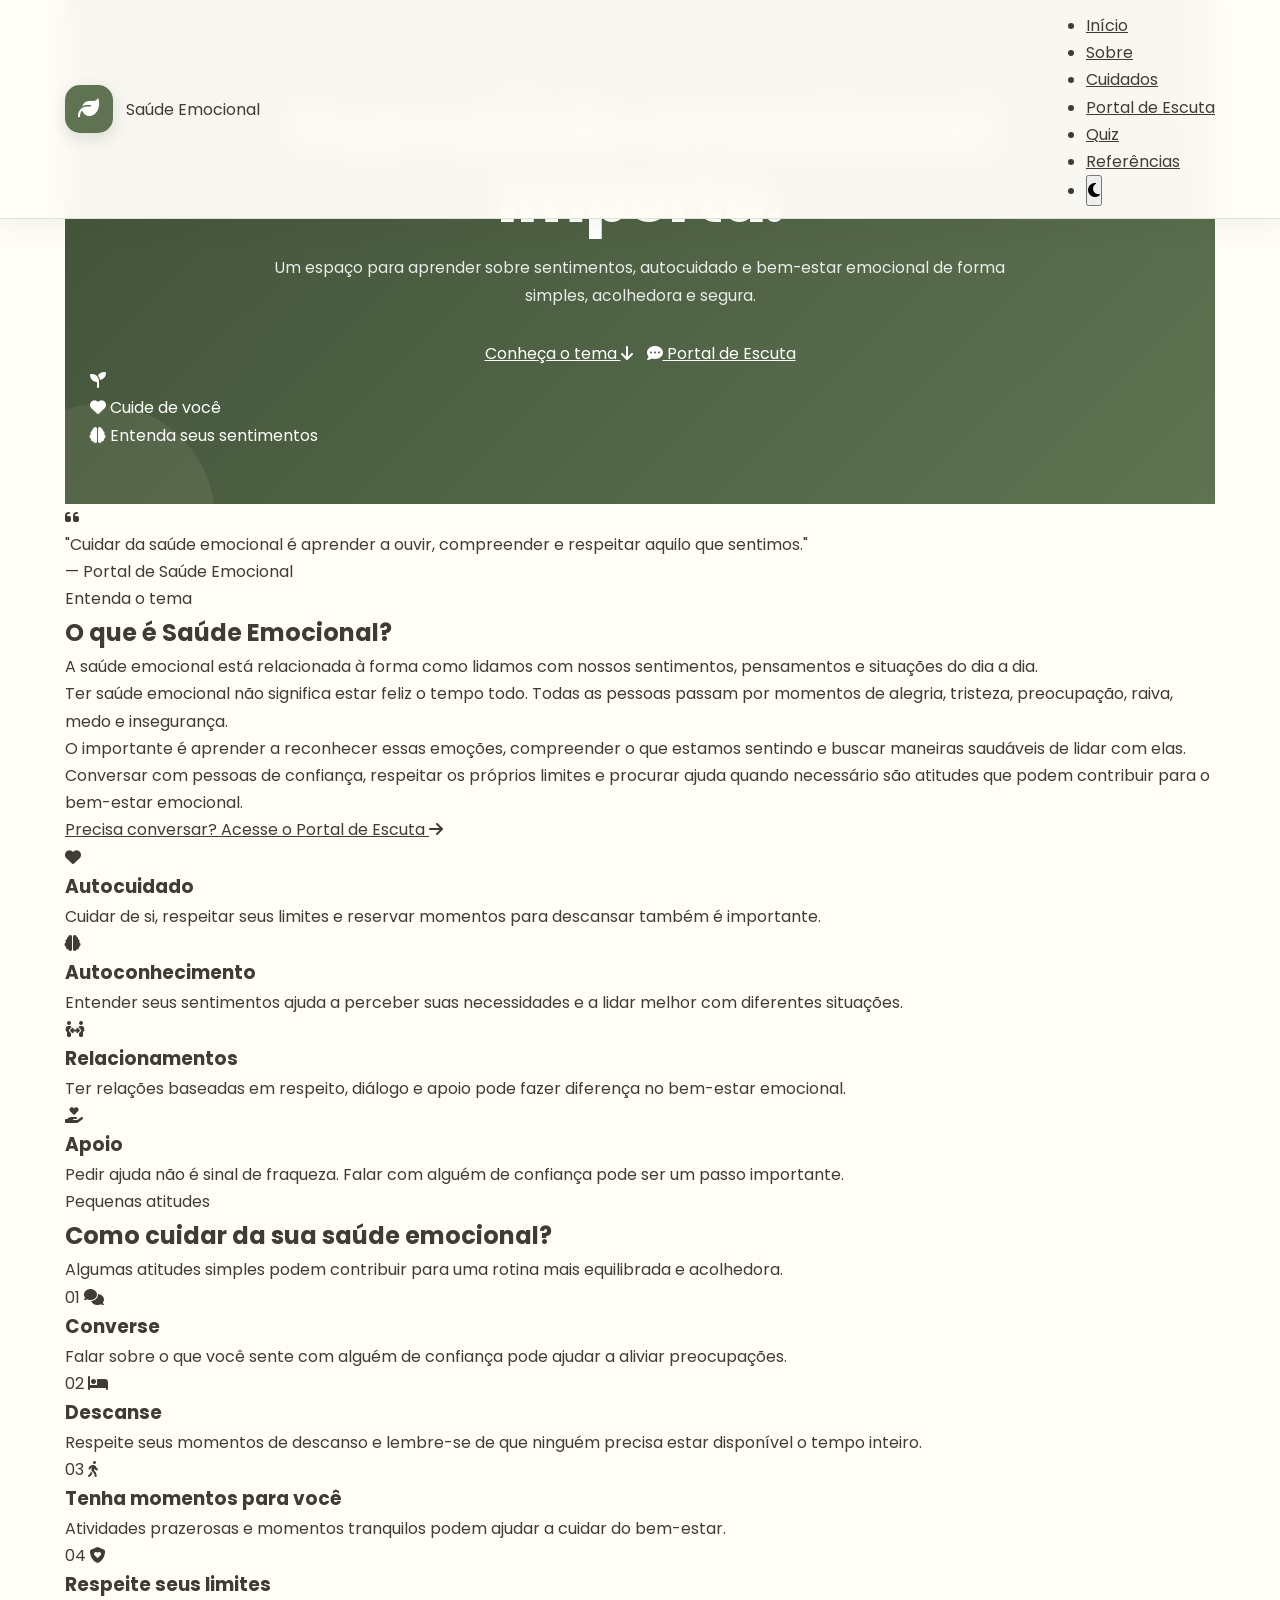
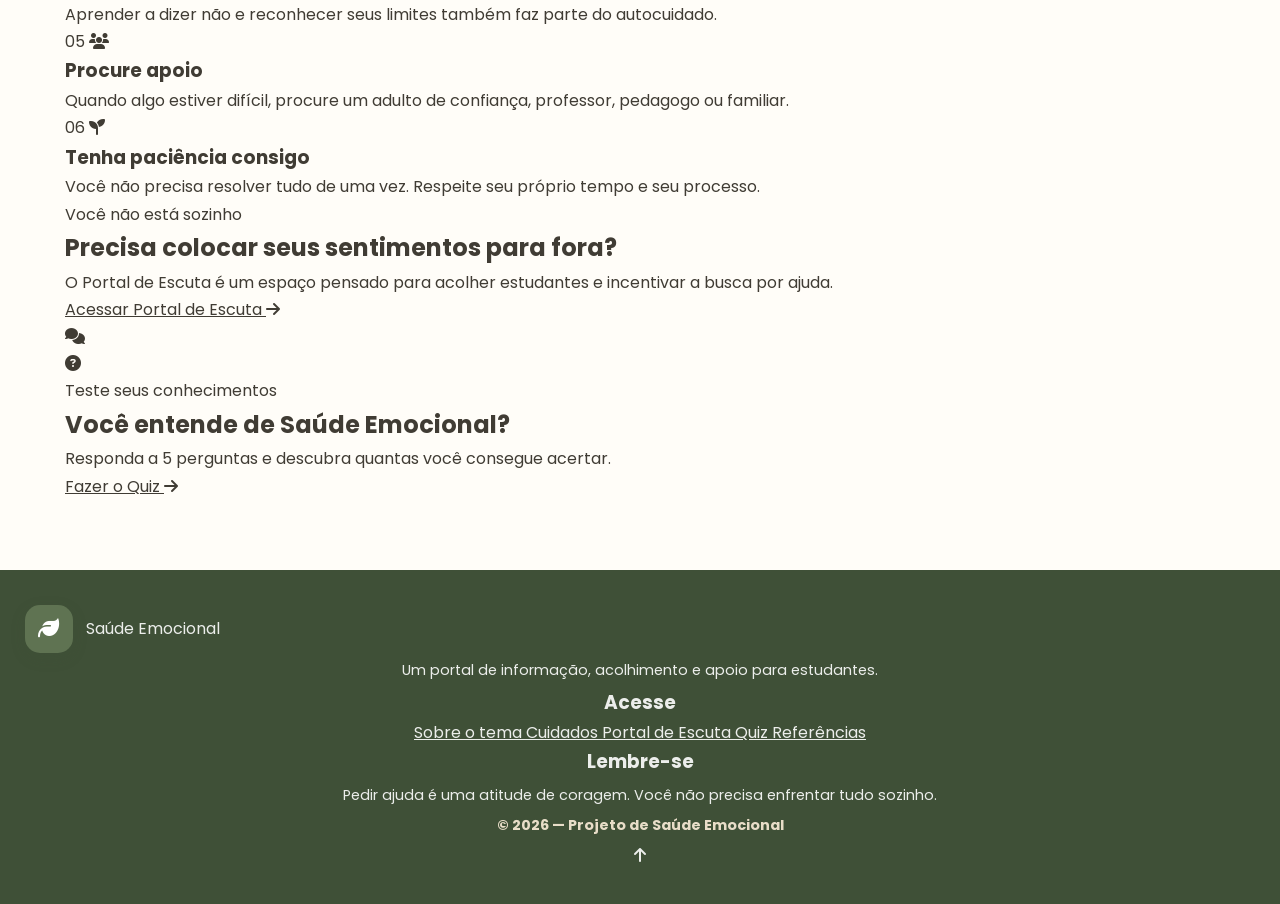
==== commit 83ffc6b6: "Atualizar o index.html" ====
--- a/index.html
+++ b/index.html
@@ -5,885 +5,735 @@
     <meta charset="UTF-8">
     <meta name="viewport" content="width=device-width, initial-scale=1.0">
 
-    <title>Saúde Emocional | Cuidar também é se ouvir</title>
-
-    <link rel="stylesheet" href="style.css">
-
+    <meta name="description"
+        content="Portal de Saúde Emocional - informação, acolhimento e apoio para estudantes.">
+
+    <meta name="theme-color" content="#556B4F">
+
+    <title>Saúde Emocional | Portal de Apoio ao Estudante</title>
+
+    <!-- Fonte -->
     <link rel="preconnect" href="https://fonts.googleapis.com">
     <link rel="preconnect" href="https://fonts.gstatic.com" crossorigin>
 
     <link
-        href="https://fonts.googleapis.com/css2?family=Poppins:wght@300;400;500;600;700;800&display=swap"
+        href="https://fonts.googleapis.com/css2?family=Poppins:wght@300;400;500;600;700&display=swap"
         rel="stylesheet">
 
+    <!-- Ícones -->
     <link
         rel="stylesheet"
         href="https://cdnjs.cloudflare.com/ajax/libs/font-awesome/6.5.2/css/all.min.css">
+
+    <!-- CSS -->
+    <link rel="stylesheet" href="style.css">
 </head>
 
 <body>
 
-    <!-- =========================
-         CABEÇALHO
-    ========================= -->
-
-    <header class="hero-header">
+    <!-- ==================== CABEÇALHO ==================== -->
+
+    <header class="header" id="inicio">
 
         <nav class="navbar">
 
-            <a href="index.html" class="logo">
+            <a href="#inicio" class="logo">
                 <i class="fa-solid fa-leaf"></i>
-
-                <div>
-                    <h2>Saúde Emocional</h2>
-                    <p>Equilíbrio • Acolhimento • Cuidado</p>
-                </div>
+                <span>Saúde Emocional</span>
             </a>
 
+            <!-- Botão do menu no celular -->
             <button
                 class="menu-toggle"
-                id="menuToggle"
+                id="menu-toggle"
                 aria-label="Abrir menu">
+
                 <i class="fa-solid fa-bars"></i>
+
             </button>
 
-            <ul class="menu" id="menu">
+            <ul class="nav-menu" id="nav-menu">
 
                 <li>
-                    <a href="index.html" class="ativo">
-                        Início
+                    <a href="#inicio">Início</a>
+                </li>
+
+                <li>
+                    <a href="#sobre">Sobre</a>
+                </li>
+
+                <li>
+                    <a href="#cuidados">Cuidados</a>
+                </li>
+
+                <li>
+                    <a href="escuta.html">Portal de Escuta</a>
+                </li>
+
+                <li>
+                    <a href="quiz.html">Quiz</a>
+                </li>
+
+                <li>
+                    <a href="referencias.html">Referências</a>
+                </li>
+
+                <li>
+
+                    <button
+                        class="theme-toggle"
+                        id="theme-toggle"
+                        aria-label="Ativar modo escuro">
+
+                        <i class="fa-solid fa-moon"></i>
+
+                    </button>
+
+                </li>
+
+            </ul>
+
+        </nav>
+
+    </header>
+
+
+    <main>
+
+        <!-- ==================== BANNER PRINCIPAL ==================== -->
+
+        <section class="hero">
+
+            <div class="hero-content">
+
+                <span class="hero-tag">
+
+                    <i class="fa-solid fa-heart"></i>
+
+                    Cuidar de si também é importante
+
+                </span>
+
+
+                <h1>
+
+                    Sua saúde emocional
+                    <span>importa.</span>
+
+                </h1>
+
+
+                <p>
+
+                    Um espaço para aprender sobre sentimentos,
+                    autocuidado e bem-estar emocional de forma
+                    simples, acolhedora e segura.
+
+                </p>
+
+
+                <div class="hero-buttons">
+
+                    <a href="#sobre" class="btn btn-primary">
+
+                        Conheça o tema
+
+                        <i class="fa-solid fa-arrow-down"></i>
+
                     </a>
-                </li>
-
-                <li>
-                    <a href="escuta.html">
-                        Espaço de Escuta
+
+
+                    <a href="escuta.html" class="btn btn-secondary">
+
+                        <i class="fa-solid fa-comment-dots"></i>
+
+                        Portal de Escuta
+
                     </a>
-                </li>
-
-                <li>
-                    <a href="quiz.html">
-                        Quiz
+
+                </div>
+
+            </div>
+
+
+            <div class="hero-illustration" aria-hidden="true">
+
+                <div class="illustration-circle">
+
+                    <i class="fa-solid fa-seedling"></i>
+
+                </div>
+
+
+                <div class="floating-card card-one">
+
+                    <i class="fa-solid fa-heart"></i>
+
+                    <span>Cuide de você</span>
+
+                </div>
+
+
+                <div class="floating-card card-two">
+
+                    <i class="fa-solid fa-brain"></i>
+
+                    <span>Entenda seus sentimentos</span>
+
+                </div>
+
+            </div>
+
+        </section>
+
+
+        <!-- ==================== FRASE DE DESTAQUE ==================== -->
+
+        <section class="quote-section">
+
+            <div class="quote-box">
+
+                <i class="fa-solid fa-quote-left"></i>
+
+                <p>
+
+                    "Cuidar da saúde emocional é aprender a ouvir,
+                    compreender e respeitar aquilo que sentimos."
+
+                </p>
+
+                <span>
+                    — Portal de Saúde Emocional
+                </span>
+
+            </div>
+
+        </section>
+
+
+        <!-- ==================== SOBRE ==================== -->
+
+        <section class="section" id="sobre">
+
+            <div class="section-heading">
+
+                <span class="section-tag">
+                    Entenda o tema
+                </span>
+
+
+                <h2>
+
+                    O que é
+                    <span>Saúde Emocional?</span>
+
+                </h2>
+
+
+                <p>
+
+                    A saúde emocional está relacionada à forma como
+                    lidamos com nossos sentimentos, pensamentos e
+                    situações do dia a dia.
+
+                </p>
+
+            </div>
+
+
+            <div class="about-grid">
+
+                <div class="about-text">
+
+                    <p>
+
+                        Ter saúde emocional não significa estar feliz
+                        o tempo todo. Todas as pessoas passam por
+                        momentos de alegria, tristeza, preocupação,
+                        raiva, medo e insegurança.
+
+                    </p>
+
+
+                    <p>
+
+                        O importante é aprender a reconhecer essas
+                        emoções, compreender o que estamos sentindo
+                        e buscar maneiras saudáveis de lidar com elas.
+
+                    </p>
+
+
+                    <p>
+
+                        Conversar com pessoas de confiança, respeitar
+                        os próprios limites e procurar ajuda quando
+                        necessário são atitudes que podem contribuir
+                        para o bem-estar emocional.
+
+                    </p>
+
+
+                    <a href="escuta.html" class="text-link">
+
+                        Precisa conversar?
+                        Acesse o Portal de Escuta
+
+                        <i class="fa-solid fa-arrow-right"></i>
+
                     </a>
-                </li>
-
-                <li>
-                    <a href="referencias.html">
-                        Referências
-                    </a>
-                </li>
-
-            </ul>
-
-        </nav>
-
-
-        <!-- =========================
-             BANNER PRINCIPAL
-        ========================= -->
-
-        <section class="hero">
-
-            <div class="hero-content">
-
-                <span class="tag">
-                    <i class="fa-solid fa-heart"></i>
-                    Cuidar também é se ouvir
+
+                </div>
+
+
+                <div class="about-cards">
+
+                    <article class="info-card">
+
+                        <div class="card-icon">
+
+                            <i class="fa-solid fa-heart"></i>
+
+                        </div>
+
+                        <h3>
+                            Autocuidado
+                        </h3>
+
+                        <p>
+
+                            Cuidar de si, respeitar seus limites e
+                            reservar momentos para descansar também
+                            é importante.
+
+                        </p>
+
+                    </article>
+
+
+                    <article class="info-card">
+
+                        <div class="card-icon">
+
+                            <i class="fa-solid fa-brain"></i>
+
+                        </div>
+
+                        <h3>
+                            Autoconhecimento
+                        </h3>
+
+                        <p>
+
+                            Entender seus sentimentos ajuda a perceber
+                            suas necessidades e a lidar melhor com
+                            diferentes situações.
+
+                        </p>
+
+                    </article>
+
+
+                    <article class="info-card">
+
+                        <div class="card-icon">
+
+                            <i class="fa-solid fa-people-arrows"></i>
+
+                        </div>
+
+                        <h3>
+                            Relacionamentos
+                        </h3>
+
+                        <p>
+
+                            Ter relações baseadas em respeito, diálogo
+                            e apoio pode fazer diferença no bem-estar
+                            emocional.
+
+                        </p>
+
+                    </article>
+
+
+                    <article class="info-card">
+
+                        <div class="card-icon">
+
+                            <i class="fa-solid fa-hand-holding-heart"></i>
+
+                        </div>
+
+                        <h3>
+                            Apoio
+                        </h3>
+
+                        <p>
+
+                            Pedir ajuda não é sinal de fraqueza.
+                            Falar com alguém de confiança pode ser
+                            um passo importante.
+
+                        </p>
+
+                    </article>
+
+                </div>
+
+            </div>
+
+        </section>
+        <!-- ==================== CUIDADOS ==================== -->
+
+        <section class="section section-alt" id="cuidados">
+
+            <div class="section-heading">
+
+                <span class="section-tag">
+                    Pequenas atitudes
                 </span>
 
-                <h1>
-                    Sua saúde emocional
-                    importa.
-                </h1>
-
                 <h2>
-                    Acolher, compreender e cuidar de si
-                    também faz parte da vida.
+
+                    Como cuidar da sua
+                    <span>saúde emocional?</span>
+
                 </h2>
 
                 <p>
-                    A saúde emocional está presente na forma como
-                    lidamos com nossos sentimentos, pensamentos,
-                    relacionamentos e desafios do dia a dia.
+
+                    Algumas atitudes simples podem contribuir para
+                    uma rotina mais equilibrada e acolhedora.
+
                 </p>
 
-                <div class="hero-buttons">
-
-                    <a href="#sobre" class="btn-principal">
-                        Conhecer o projeto
-                    </a>
-
-                    <a href="escuta.html" class="btn-secundario">
-                        <i class="fa-solid fa-comments"></i>
-                        Espaço de Escuta
-                    </a>
-
-                </div>
+            </div>
+
+
+            <div class="care-grid">
+
+                <article class="care-card">
+
+                    <span class="care-number">
+                        01
+                    </span>
+
+                    <i class="fa-solid fa-comments"></i>
+
+                    <h3>
+                        Converse
+                    </h3>
+
+                    <p>
+
+                        Falar sobre o que você sente com alguém
+                        de confiança pode ajudar a aliviar
+                        preocupações.
+
+                    </p>
+
+                </article>
+
+
+                <article class="care-card">
+
+                    <span class="care-number">
+                        02
+                    </span>
+
+                    <i class="fa-solid fa-bed"></i>
+
+                    <h3>
+                        Descanse
+                    </h3>
+
+                    <p>
+
+                        Respeite seus momentos de descanso e
+                        lembre-se de que ninguém precisa estar
+                        disponível o tempo inteiro.
+
+                    </p>
+
+                </article>
+
+
+                <article class="care-card">
+
+                    <span class="care-number">
+                        03
+                    </span>
+
+                    <i class="fa-solid fa-person-walking"></i>
+
+                    <h3>
+                        Tenha momentos para você
+                    </h3>
+
+                    <p>
+
+                        Atividades prazerosas e momentos tranquilos
+                        podem ajudar a cuidar do bem-estar.
+
+                    </p>
+
+                </article>
+
+
+                <article class="care-card">
+
+                    <span class="care-number">
+                        04
+                    </span>
+
+                    <i class="fa-solid fa-shield-heart"></i>
+
+                    <h3>
+                        Respeite seus limites
+                    </h3>
+
+                    <p>
+
+                        Aprender a dizer não e reconhecer seus limites
+                        também faz parte do autocuidado.
+
+                    </p>
+
+                </article>
+
+
+                <article class="care-card">
+
+                    <span class="care-number">
+                        05
+                    </span>
+
+                    <i class="fa-solid fa-users"></i>
+
+                    <h3>
+                        Procure apoio
+                    </h3>
+
+                    <p>
+
+                        Quando algo estiver difícil, procure um adulto
+                        de confiança, professor, pedagogo ou familiar.
+
+                    </p>
+
+                </article>
+
+
+                <article class="care-card">
+
+                    <span class="care-number">
+                        06
+                    </span>
+
+                    <i class="fa-solid fa-seedling"></i>
+
+                    <h3>
+                        Tenha paciência consigo
+                    </h3>
+
+                    <p>
+
+                        Você não precisa resolver tudo de uma vez.
+                        Respeite seu próprio tempo e seu processo.
+
+                    </p>
+
+                </article>
 
             </div>
 
         </section>
 
-    </header>
-
-
-    <main>
-
-
-        <!-- =========================
-             SOBRE
-        ========================= -->
-
-        <section class="secao" id="sobre">
-
-            <div class="container">
-
-                <div class="titulo-secao">
-
-                    <span>Entenda</span>
-
-                    <h2>
-                        O que é saúde emocional?
-                    </h2>
-
-                </div>
-
-
-                <div class="sobre-conteudo">
-
-                    <div class="sobre-texto">
-
-                        <p>
-                            Saúde emocional está relacionada à maneira
-                            como uma pessoa compreende e lida com seus
-                            sentimentos, pensamentos e situações da vida.
-                        </p>
-
-                        <p>
-                            Ter saúde emocional não significa estar feliz
-                            o tempo todo. Significa reconhecer o que sentimos,
-                            respeitar nossos limites e saber quando buscar
-                            apoio.
-                        </p>
-
-                        <p>
-                            Cuidar das emoções é uma parte importante do
-                            cuidado com a saúde e pode contribuir para
-                            relações mais saudáveis e uma rotina com
-                            mais equilíbrio.
-                        </p>
-
-                    </div>
-
-
-                    <div class="sobre-destaque">
-
-                        <i class="fa-solid fa-seedling"></i>
-
-                        <h3>
-                            Cuidar de si é importante
-                        </h3>
-
-                        <p>
-                            Assim como uma planta precisa de cuidado
-                            para crescer, nossas emoções também precisam
-                            de atenção, respeito e acolhimento.
-                        </p>
-
-                    </div>
-
-                </div>
+
+        <!-- ==================== PORTAL DE ESCUTA ==================== -->
+
+        <section class="support-section">
+
+            <div class="support-content">
+
+                <span class="section-tag">
+                    Você não está sozinho
+                </span>
+
+                <h2>
+                    Precisa colocar seus sentimentos para fora?
+                </h2>
+
+                <p>
+
+                    O Portal de Escuta é um espaço pensado para
+                    acolher estudantes e incentivar a busca por ajuda.
+
+                </p>
+
+                <a href="escuta.html" class="btn btn-light">
+
+                    Acessar Portal de Escuta
+
+                    <i class="fa-solid fa-arrow-right"></i>
+
+                </a>
+
+            </div>
+
+
+            <div class="support-icon" aria-hidden="true">
+
+                <i class="fa-solid fa-comments"></i>
 
             </div>
 
         </section>
 
 
-        <!-- =========================
-             PRINCÍPIOS
-        ========================= -->
-
-        <section class="secao fundo-rosa">
-
-            <div class="container">
-
-                <div class="titulo-secao">
-
-                    <span>Construindo juntos</span>
-
-                    <h2>
-                        Princípios do cuidado emocional
-                    </h2>
-
-                </div>
-
-
-                <div class="cards">
-
-                    <article class="card">
-
-                        <i class="fa-solid fa-hands-holding-child"></i>
-
-                        <h3>
-                            Acolhimento
-                        </h3>
-
-                        <p>
-                            Ouvir alguém com atenção e sem julgamentos
-                            pode fazer uma grande diferença.
-                        </p>
-
-                    </article>
-
-
-                    <article class="card">
-
-                        <i class="fa-solid fa-heart"></i>
-
-                        <h3>
-                            Respeito
-                        </h3>
-
-                        <p>
-                            Cada pessoa possui sentimentos, limites
-                            e experiências diferentes que devem ser respeitados.
-                        </p>
-
-                    </article>
-
-
-                    <article class="card">
-
-                        <i class="fa-solid fa-shield-heart"></i>
-
-                        <h3>
-                            Segurança
-                        </h3>
-
-                        <p>
-                            Ter ambientes onde podemos falar e ser
-                            ouvidos ajuda a fortalecer o bem-estar.
-                        </p>
-
-                    </article>
-
-
-                    <article class="card">
-
-                        <i class="fa-solid fa-comment"></i>
-
-                        <h3>
-                            Sua voz importa
-                        </h3>
-
-                        <p>
-                            Falar sobre aquilo que sentimos pode ser
-                            um passo importante para buscar ajuda.
-                        </p>
-
-                    </article>
-
-                </div>
-
-            </div>
+        <!-- ==================== QUIZ ==================== -->
+
+        <section class="quiz-preview">
+
+            <div class="quiz-preview-icon">
+
+                <i class="fa-solid fa-circle-question"></i>
+
+            </div>
+
+
+            <div>
+
+                <span class="section-tag">
+                    Teste seus conhecimentos
+                </span>
+
+                <h2>
+                    Você entende de Saúde Emocional?
+                </h2>
+
+                <p>
+
+                    Responda a 5 perguntas e descubra quantas
+                    você consegue acertar.
+
+                </p>
+
+            </div>
+
+
+            <a href="quiz.html" class="btn btn-primary">
+
+                Fazer o Quiz
+
+                <i class="fa-solid fa-arrow-right"></i>
+
+            </a>
 
         </section>
 
 
-        <!-- =========================
-             PILARES
-        ========================= -->
-
-        <section class="secao">
-
-            <div class="container">
-
-                <div class="titulo-secao">
-
-                    <span>Bem-estar</span>
-
-                    <h2>
-                        Pilares da saúde emocional
-                    </h2>
-
-                </div>
-
-
-                <div class="pilares-grid">
-
-                    <article class="pilar">
-
-                        <div class="pilar-icone">
-                            <i class="fa-solid fa-brain"></i>
-                        </div>
-
-                        <div>
-
-                            <h3>
-                                Autoconhecimento
-                            </h3>
-
-                            <p>
-                                Conhecer melhor suas emoções e perceber
-                                o que provoca diferentes sentimentos ajuda
-                                a compreender melhor a si mesmo.
-                            </p>
-
-                        </div>
-
-                    </article>
-
-
-                    <article class="pilar">
-
-                        <div class="pilar-icone">
-                            <i class="fa-solid fa-comments"></i>
-                        </div>
-
-                        <div>
-
-                            <h3>
-                                Expressão
-                            </h3>
-
-                            <p>
-                                Encontrar maneiras saudáveis de expressar
-                                aquilo que sentimos pode tornar mais fácil
-                                lidar com momentos difíceis.
-                            </p>
-
-                        </div>
-
-                    </article>
-
-
-                    <article class="pilar">
-
-                        <div class="pilar-icone">
-                            <i class="fa-solid fa-bed"></i>
-                        </div>
-
-                        <div>
-
-                            <h3>
-                                Descanso e rotina
-                            </h3>
-
-                            <p>
-                                Sono adequado, momentos de descanso e
-                                uma rotina equilibrada também fazem parte
-                                do cuidado com o bem-estar.
-                            </p>
-
-                        </div>
-
-                    </article>
-
-
-                    <article class="pilar">
-
-                        <div class="pilar-icone">
-                            <i class="fa-solid fa-people-group"></i>
-                        </div>
-
-                        <div>
-
-                            <h3>
-                                Rede de apoio
-                            </h3>
-
-                            <p>
-                                Amigos, familiares, professores e profissionais
-                                podem oferecer apoio quando enfrentamos
-                                situações difíceis.
-                            </p>
-
-                        </div>
-
-                    </article>
-
-                </div>
-
-            </div>
-
-        </section>
-
-
-        <!-- =========================
-             CUIDADOS
-        ========================= -->
-
-        <section class="secao fundo-rosa">
-
-            <div class="container">
-
-                <div class="titulo-secao">
-
-                    <span>Pequenas atitudes</span>
-
-                    <h2>
-                        Como cuidar da saúde emocional?
-                    </h2>
-
-                </div>
-
-
-                <div class="cuidados-grid">
-
-                    <article class="cuidado">
-
-                        <i class="fa-solid fa-ear-listen"></i>
-
-                        <h3>
-                            Observe seus sentimentos
-                        </h3>
-
-                        <p>
-                            Tente perceber como você está se sentindo
-                            e permita-se reconhecer suas emoções.
-                        </p>
-
-                    </article>
-
-
-                    <article class="cuidado">
-
-                        <i class="fa-solid fa-people-arrows"></i>
-
-                        <h3>
-                            Converse com alguém
-                        </h3>
-
-                        <p>
-                            Compartilhar o que sentimos com uma pessoa
-                            de confiança pode ajudar a enfrentar dificuldades.
-                        </p>
-
-                    </article>
-
-
-                    <article class="cuidado">
-
-                        <i class="fa-solid fa-person-walking"></i>
-
-                        <h3>
-                            Respeite seus limites
-                        </h3>
-
-                        <p>
-                            Entender que você não precisa dar conta de
-                            tudo ao mesmo tempo também é uma forma de cuidado.
-                        </p>
-
-                    </article>
-
-
-                    <article class="cuidado">
-
-                        <i class="fa-solid fa-hand-holding-heart"></i>
-
-                        <h3>
-                            Peça ajuda
-                        </h3>
-
-                        <p>
-                            Buscar apoio quando necessário é uma atitude
-                            de responsabilidade e cuidado consigo mesmo.
-                        </p>
-
-                    </article>
-
-                </div>
-
-            </div>
-
-        </section>
-
-
-        <!-- =========================
-             NA ESCOLA
-        ========================= -->
-
-        <section class="secao">
-
-            <div class="container">
-
-                <div class="titulo-secao">
-
-                    <span>Na escola</span>
-
-                    <h2>
-                        Um ambiente que acolhe
-                    </h2>
-
-                </div>
-
-
-                <div class="escola">
-
-                    <div class="escola-texto">
-
-                        <p>
-                            A escola é um espaço importante para aprender,
-                            conviver e desenvolver relações. Por isso,
-                            cuidar da saúde emocional também faz parte
-                            de construir uma comunidade escolar mais saudável.
-                        </p>
-
-                        <p>
-                            Demonstrar respeito, ouvir os colegas,
-                            combater julgamentos e procurar ajuda quando
-                            necessário são atitudes que podem contribuir
-                            para um ambiente mais acolhedor.
-                        </p>
-
-                        <a href="escuta.html" class="btn-principal">
-                            Quero ser ouvido(a)
-                        </a>
-
-                    </div>
-
-
-                    <div class="escola-cards">
-
-                        <div>
-                            <i class="fa-solid fa-user-group"></i>
-                            <strong>Respeite</strong>
-                            <span>as diferenças.</span>
-                        </div>
-
-                        <div>
-                            <i class="fa-solid fa-hand-holding-heart"></i>
-                            <strong>Acolha</strong>
-                            <span>quem precisa.</span>
-                        </div>
-
-                        <div>
-                            <i class="fa-solid fa-bullhorn"></i>
-                            <strong>Fale</strong>
-                            <span>quando algo estiver errado.</span>
-                        </div>
-
-                    </div>
-
-                </div>
-
-            </div>
-
-        </section>
-
-
-        <!-- =========================
-             COMO AJUDAR
-        ========================= -->
-
-        <section class="secao fundo-rosa">
-
-            <div class="container">
-
-                <div class="titulo-secao">
-
-                    <span>Para todos</span>
-
-                    <h2>
-                        Como ajudar alguém?
-                    </h2>
-
-                </div>
-
-
-                <div class="ajuda-grid">
-
-                    <div class="ajuda-item">
-
-                        <span>01</span>
-
-                        <div>
-
-                            <h3>
-                                Escute
-                            </h3>
-
-                            <p>
-                                Dê espaço para a pessoa falar sem
-                                interromper ou diminuir aquilo que ela sente.
-                            </p>
-
-                        </div>
-
-                    </div>
-
-
-                    <div class="ajuda-item">
-
-                        <span>02</span>
-
-                        <div>
-
-                            <h3>
-                                Não julgue
-                            </h3>
-
-                            <p>
-                                Evite frases que façam a pessoa sentir
-                                que seus sentimentos não são importantes.
-                            </p>
-
-                        </div>
-
-                    </div>
-
-
-                    <div class="ajuda-item">
-
-                        <span>03</span>
-
-                        <div>
-
-                            <h3>
-                                Incentive a busca por ajuda
-                            </h3>
-
-                            <p>
-                                Quando necessário, incentive a pessoa
-                                a conversar com um adulto ou profissional
-                                de confiança.
-                            </p>
-
-                        </div>
-
-                    </div>
-
-
-                    <div class="ajuda-item">
-
-                        <span>04</span>
-
-                        <div>
-
-                            <h3>
-                                Esteja presente
-                            </h3>
-
-                            <p>
-                                Pequenas atitudes de carinho e presença
-                                podem mostrar que ninguém precisa enfrentar
-                                tudo sozinho.
-                            </p>
-
-                        </div>
-
-                    </div>
-
-                </div>
-
-            </div>
-
-        </section>
-
-
-        <!-- =========================
-             APOIO
-        ========================= -->
-
-        <section class="secao apoio">
-
-            <div class="container">
-
-                <div class="titulo-secao">
-
-                    <span>Você importa</span>
-
-                    <h2>
-                        Onde buscar apoio?
-                    </h2>
-
-                </div>
-
-
-                <div class="apoio-card">
-
-                    <div class="apoio-icone">
-                        <i class="fa-solid fa-hand-holding-heart"></i>
-                    </div>
-
-                    <div class="apoio-texto">
-
-                        <h3>
-                            Você não precisa enfrentar tudo sozinho.
-                        </h3>
-
-                        <p>
-                            Quando os sentimentos estiverem difíceis
-                            de lidar, procure uma pessoa de confiança.
-                            Pode ser um familiar, professor, responsável
-                            ou profissional de saúde.
-                        </p>
-
-                        <p>
-                            Também é possível buscar serviços públicos
-                            de saúde e canais oficiais de orientação.
-                        </p>
-
-                    </div>
-
-                </div>
-
-            </div>
-
-        </section>
-
-
-        <!-- =========================
-             FRASE FINAL
-        ========================= -->
-
-        <section class="frase-final">
-
-            <div class="container">
-
-                <i class="fa-solid fa-quote-left"></i>
-
-                <h2>
-                    Cuidar das emoções também é cuidar da vida.
-                </h2>
+    </main>
+
+
+    <!-- ==================== RODAPÉ ==================== -->
+
+    <footer class="footer">
+
+        <div class="footer-content">
+
+
+            <div class="footer-brand">
+
+                <a href="#inicio" class="logo">
+
+                    <i class="fa-solid fa-leaf"></i>
+
+                    <span>
+                        Saúde Emocional
+                    </span>
+
+                </a>
 
                 <p>
-                    Você merece ser ouvido, respeitado e acolhido.
-                    E também pode ajudar a tornar o mundo ao seu redor
-                    um lugar mais gentil.
+
+                    Um portal de informação, acolhimento
+                    e apoio para estudantes.
+
                 </p>
 
             </div>
 
-        </section>
-
-
-        <!-- =========================
-             CTA
-        ========================= -->
-
-        <section class="cta">
-            <div class="container">
-
-                <div class="cta-conteudo">
-
-                    <div>
-                        <span class="cta-tag">🌿 Um passo de cada vez</span>
-
-                        <h2>
-                            Que tal cuidar um pouco mais de você?
-                        </h2>
-
-                        <p>
-                            Conhecer suas emoções, conversar sobre o que sente
-                            e procurar apoio quando necessário também são formas
-                            de cuidar da sua saúde emocional.
-                        </p>
-                    </div>
-
-                    <div class="cta-botoes">
-
-                        <a href="escuta.html" class="btn-principal">
-                            <i class="fa-solid fa-comments"></i>
-                            Espaço de Escuta
-                        </a>
-
-                        <a href="quiz.html" class="btn-secundario">
-                            <i class="fa-solid fa-brain"></i>
-                            Fazer o Quiz
-                        </a>
-
-                    </div>
-
-                </div>
-
-            </div>
-
-        </section>
-
-    </main>
-
-
-    <!-- =========================
-         RODAPÉ
-    ========================= -->
-
-    <footer class="rodape">
-
-        <div class="container">
-
-            <div class="rodape-conteudo">
-
-                <div>
-                    <h3>
-                        <i class="fa-solid fa-leaf"></i>
-                        Saúde Emocional
-                    </h3>
-
-                    <p>
-                        Equilíbrio • Acolhimento • Cuidado
-                    </p>
-                </div>
-
-                <div>
-                    <p>
-                        Projeto Educativo Ana Laura
-                    </p>
-
-                    <p>
-                        Conteúdo desenvolvido para fins educativos.
-                    </p>
-                </div>
-
-            </div>
-
-            <div class="rodape-final">
+
+            <div class="footer-links">
+
+                <h3>
+                    Acesse
+                </h3>
+
+                <a href="#sobre">
+                    Sobre o tema
+                </a>
+
+                <a href="#cuidados">
+                    Cuidados
+                </a>
+
+                <a href="escuta.html">
+                    Portal de Escuta
+                </a>
+
+                <a href="quiz.html">
+                    Quiz
+                </a>
+
+                <a href="referencias.html">
+                    Referências
+                </a>
+
+            </div>
+
+
+            <div class="footer-help">
+
+                <h3>
+                    Lembre-se
+                </h3>
+
                 <p>
-                    🌿 Cuidar de si também é uma forma de cuidado.
+
+                    Pedir ajuda é uma atitude de coragem.
+                    Você não precisa enfrentar tudo sozinho.
+
                 </p>
+
             </div>
 
         </div>
+        <div class="footer-bottom">
+
+            <p>
+                © 2026 — Projeto de Saúde Emocional
+            </p>
+
+            <a href="#inicio"
+               class="back-to-top"
+               aria-label="Voltar ao topo">
+
+                <i class="fa-solid fa-arrow-up"></i>
+
+            </a>
+
+        </div>
 
     </footer>
 
 
-    <!-- =========================
-         BOTÕES DE ACESSIBILIDADE
-    ========================= -->
-
-    <div class="botoes-acessibilidade">
-
-        <button
-            id="botaoModoEscuro"
-            class="botao-acessibilidade"
-            title="Alternar modo escuro"
-            aria-label="Alternar modo escuro">
-            <i class="fa-solid fa-moon"></i>
-        </button>
-
-        <button
-            id="botaoAumentarFonte"
-            class="botao-acessibilidade"
-            title="Aumentar tamanho da fonte"
-            aria-label="Aumentar tamanho da fonte">
-            <i class="fa-solid fa-text-height"></i>
-        </button>
-
-        <button
-            id="botaoTopo"
-            class="botao-acessibilidade"
-            title="Voltar ao topo"
-            aria-label="Voltar ao topo">
-            <i class="fa-solid fa-arrow-up"></i>
-        </button>
-
-    </div>
-
-
-    <script src="funcional.js"></script>
+    <!-- ==================== JAVASCRIPT ==================== -->
+
+    <script src="script.js"></script>
 
 </body>
-</html>
-
+
+</html>
--- a/style.css
+++ b/style.css
@@ -1,11 +1,13 @@
-/* ==============================================
-   🌿 PORTAL DE SAÚDE EMOCIONAL
-   PARTE 1 — BASE + CABEÇALHO + MENU + HERO
-   ============================================== */
-
-/* =========================
+/* =========================================================
+   🌿 SAÚDE EMOCIONAL — STYLE.CSS
+   PARTE 1/4
+   Base + Cores + Cabeçalho + Menu + Hero
+   ========================================================= */
+
+
+/* =========================================================
    PALETA DE CORES
-========================= */
+========================================================= */
 
 :root {
     --verde-musgo: #5F7352;
@@ -16,21 +18,30 @@
     --bege-claro: #F7F2E8;
     --creme: #FFFDF8;
 
+    --rosa-claro: #F3E8E1;
+
     --marrom: #403C34;
     --marrom-claro: #6B655A;
 
     --branco: #FFFFFF;
 
-    --borda: rgba(95, 115, 82, .18);
-    --sombra: 0 10px 30px rgba(63, 80, 55, .12);
-
-    --transicao: all .3s ease;
-}
-
-
-/* =========================
+    --borda: rgba(95, 115, 82, 0.18);
+
+    --sombra:
+        0 10px 30px rgba(63, 80, 55, 0.12);
+
+    --sombra-forte:
+        0 18px 40px rgba(63, 80, 55, 0.18);
+
+    --raio: 22px;
+
+    --transicao: all 0.3s ease;
+}
+
+
+/* =========================================================
    MODO ESCURO
-========================= */
+========================================================= */
 
 body.modo-escuro {
     --verde-musgo: #78906B;
@@ -41,19 +52,26 @@
     --bege-claro: #292A25;
     --creme: #1E211D;
 
+    --rosa-claro: #34302D;
+
     --marrom: #F3F0E8;
     --marrom-claro: #D2D0C7;
 
     --branco: #2B3028;
 
-    --borda: rgba(169, 190, 154, .18);
-    --sombra: 0 10px 30px rgba(0, 0, 0, .25);
-}
-
-
-/* =========================
+    --borda: rgba(169, 190, 154, 0.18);
+
+    --sombra:
+        0 10px 30px rgba(0, 0, 0, 0.25);
+
+    --sombra-forte:
+        0 18px 40px rgba(0, 0, 0, 0.35);
+}
+
+
+/* =========================================================
    RESET
-========================= */
+========================================================= */
 
 * {
     margin: 0;
@@ -67,13 +85,18 @@
 }
 
 body {
-    font-family: 'Segoe UI', Roboto, 'Helvetica Neue', Arial, sans-serif;
+    font-family: "Poppins", sans-serif;
+
     background: var(--creme);
     color: var(--marrom);
+
     line-height: 1.7;
     font-size: 16px;
+
     min-height: 100vh;
+
     overflow-x: hidden;
+
     transition: var(--transicao);
 }
 
@@ -91,15 +114,20 @@
     cursor: pointer;
 }
 
+img {
+    max-width: 100%;
+    display: block;
+}
+
 ::selection {
     background: var(--verde-claro);
     color: var(--verde-escuro);
 }
 
 
-/* =========================
+/* =========================================================
    BARRA DE ROLAGEM
-========================= */
+========================================================= */
 
 ::-webkit-scrollbar {
     width: 9px;
@@ -119,201 +147,1591 @@
 }
 
 
-/* =========================
-   CABEÇALHO
-========================= */
+/* =========================================================
+   CABEÇALHO PRINCIPAL
+========================================================= */
 
 header {
     position: fixed;
+
     top: 0;
     left: 0;
+
     width: 100%;
+
     z-index: 1000;
 
-    background: rgba(255, 253, 248, .94);
-    backdrop-filter: blur(14px);
-    -webkit-backdrop-filter: blur(14px);
-
-    border-bottom: 1px solid var(--borda);
-
-    box-shadow: 0 4px 20px rgba(63, 80, 55, .08);
+    background: rgba(255, 253, 248, 0.96);
+
+    backdrop-filter: blur(15px);
+    -webkit-backdrop-filter: blur(15px);
+
+    border-bottom:
+        1px solid var(--borda);
+
+    box-shadow:
+        0 5px 25px rgba(63, 80, 55, 0.08);
 
     transition: var(--transicao);
 }
 
 body.modo-escuro header {
-    background: rgba(30, 33, 29, .94);
-}
-
-
-/* =========================
-   PARTE SUPERIOR DO CABEÇALHO
-========================= */
-
-.cabecalho {
+    background:
+        rgba(30, 33, 29, 0.96);
+}
+
+
+/* =========================================================
+   NAVBAR
+========================================================= */
+
+.navbar {
+    width: 100%;
+
     max-width: 1200px;
-    margin: auto;
-    padding: 16px 25px 8px;
-    text-align: center;
-}
-
-.cabecalho h1 {
-    font-size: 1.7rem;
+
+    min-height: 82px;
+
+    margin: 0 auto;
+
+    padding: 12px 25px;
+
+    display: flex;
+
+    align-items: center;
+
+    justify-content: space-between;
+
+    gap: 25px;
+}
+
+
+/* =========================================================
+   LOGO
+========================================================= */
+
+.logo {
+    display: flex;
+
+    align-items: center;
+
+    gap: 13px;
+
+    text-decoration: none;
+
+    flex-shrink: 0;
+}
+
+.logo > i {
+    display: flex;
+
+    align-items: center;
+    justify-content: center;
+
+    width: 48px;
+    height: 48px;
+
+    border-radius: 15px;
+
+    background: var(--verde-musgo);
+
+    color: var(--branco);
+
+    font-size: 1.35rem;
+
+    box-shadow:
+        0 5px 15px rgba(63, 80, 55, 0.15);
+
+    transition: var(--transicao);
+}
+
+.logo:hover > i {
+    transform: rotate(-5deg) scale(1.05);
+
+    background: var(--verde-escuro);
+}
+
+.logo div {
+    display: flex;
+
+    flex-direction: column;
+
+    line-height: 1.2;
+}
+
+.logo h2 {
     color: var(--verde-escuro);
-    margin-bottom: 2px;
-    letter-spacing: .3px;
-}
-
-body.modo-escuro .cabecalho h1 {
+
+    font-size: 1.15rem;
+
+    font-weight: 700;
+
+    margin: 0;
+}
+
+body.modo-escuro .logo h2 {
     color: var(--verde-claro);
 }
 
-.cabecalho p {
+.logo p {
     color: var(--marrom-claro);
-    font-size: .9rem;
-}
-
-.subtitulo {
-    font-size: .78rem !important;
-    opacity: .8;
-    margin-top: 2px;
-}
-
-
-/* =========================
-   MENU
-========================= */
-
-.menu-navegacao {
-    max-width: 1200px;
-    margin: auto;
-    padding: 6px 25px 12px;
-}
-
-.lista-menu {
+
+    font-size: 0.68rem;
+
+    margin-top: 4px;
+
+    letter-spacing: 0.3px;
+}
+
+
+/* =========================================================
+   MENU DESKTOP
+========================================================= */
+
+.menu {
     list-style: none;
-    display: flex;
+
+    display: flex;
+
+    align-items: center;
+
     justify-content: center;
+
+    gap: 6px;
+
+    margin: 0;
+    padding: 0;
+}
+
+.menu li {
+    display: flex;
+}
+
+.menu a {
+    position: relative;
+
+    display: flex;
+
     align-items: center;
-    flex-wrap: wrap;
-    gap: 8px;
-}
-
-.lista-menu li {
-    display: flex;
-}
-
-.lista-menu a {
-    position: relative;
 
     text-decoration: none;
+
     color: var(--marrom-claro);
 
-    padding: 8px 15px;
+    padding: 10px 15px;
+
     border-radius: 30px;
 
-    font-size: .9rem;
+    font-size: 0.88rem;
+
     font-weight: 600;
 
+    white-space: nowrap;
+
     transition: var(--transicao);
 }
 
-.lista-menu a::after {
+.menu a::after {
     content: "";
+
     position: absolute;
+
     left: 50%;
-    bottom: 3px;
+    bottom: 5px;
 
     width: 0;
     height: 2px;
 
     background: var(--verde-musgo);
+
     border-radius: 20px;
 
     transform: translateX(-50%);
+
     transition: var(--transicao);
 }
 
-.lista-menu a:hover {
+.menu a:hover {
     color: var(--verde-escuro);
+
     background: var(--bege-claro);
+
     transform: translateY(-2px);
 }
 
-.lista-menu a:hover::after,
-.lista-menu a.ativo::after {
-    width: 35%;
-}
-
-.lista-menu a.ativo {
+.menu a:hover::after {
+    width: 30%;
+}
+
+.menu a.ativo {
     color: var(--verde-escuro);
+
     background: var(--bege);
-}
-
-body.modo-escuro .lista-menu a:hover,
-body.modo-escuro .lista-menu a.ativo {
+
+    font-weight: 700;
+}
+
+.menu a.ativo::after {
+    width: 30%;
+}
+
+body.modo-escuro .menu a:hover,
+body.modo-escuro .menu a.ativo {
     color: var(--verde-claro);
+
     background: var(--bege);
 }
 
 
-/* =========================
+/* =========================================================
    BOTÃO DO MENU MOBILE
-========================= */
-
-.botao-menu {
+========================================================= */
+
+.menu-toggle {
     display: none;
 
+    align-items: center;
+    justify-content: center;
+
+    width: 45px;
+    height: 45px;
+
     border: none;
+
+    border-radius: 13px;
+
     background: var(--verde-musgo);
+
     color: var(--branco);
 
-    width: 44px;
-    height: 44px;
-    border-radius: 12px;
-
-    font-size: 1.4rem;
-
-    margin: 5px auto;
+    font-size: 1.25rem;
 
     transition: var(--transicao);
 }
 
-.botao-menu:hover {
+.menu-toggle:hover {
     background: var(--verde-escuro);
+
     transform: scale(1.05);
 }
 
 
-/* =========================
+/* =========================================================
    CONTEÚDO PRINCIPAL
-========================= */
+========================================================= */
+
+main {
+    width: 100%;
+
+    max-width: 1200px;
+
+    margin: 0 auto;
+
+    padding:
+        125px 25px 70px;
+}
+
+.secao {
+    width: 100%;
+
+    margin-bottom: 85px;
+}
+
+.container {
+    width: 100%;
+
+    max-width: 1100px;
+
+    margin: 0 auto;
+}
+
+
+/* =========================================================
+   HERO
+========================================================= */
+
+.hero {
+    width: 100%;
+
+    padding:
+        65px 25px 55px;
+
+    background:
+        linear-gradient(
+            135deg,
+            var(--verde-escuro) 0%,
+            var(--verde-musgo) 100%
+        );
+
+    color: var(--branco);
+
+    overflow: hidden;
+
+    position: relative;
+}
+
+.hero::before {
+    content: "";
+
+    position: absolute;
+
+    width: 330px;
+    height: 330px;
+
+    top: -170px;
+    right: -100px;
+
+    border-radius: 50%;
+
+    background:
+        rgba(255, 255, 255, 0.06);
+}
+
+.hero::after {
+    content: "";
+
+    position: absolute;
+
+    width: 230px;
+    height: 230px;
+
+    bottom: -130px;
+    left: -80px;
+
+    border-radius: 50%;
+
+    background:
+        rgba(232, 221, 200, 0.08);
+}
+
+.hero-content {
+    position: relative;
+
+    z-index: 2;
+
+    max-width: 900px;
+
+    margin: 0 auto;
+
+    text-align: center;
+
+    animation:
+        aparecer 0.7s ease both;
+}
+
+
+/* =========================================================
+   TAG DO HERO
+========================================================= */
+
+.tag {
+    display: inline-flex;
+
+    align-items: center;
+
+    gap: 8px;
+
+    padding: 8px 16px;
+
+    margin-bottom: 20px;
+
+    border:
+        1px solid rgba(255, 255, 255, 0.22);
+
+    border-radius: 50px;
+
+    background:
+        rgba(255, 255, 255, 0.10);
+
+    color: var(--bege);
+
+    font-size: 0.82rem;
+
+    font-weight: 600;
+
+    backdrop-filter: blur(5px);
+}
+
+.tag i {
+    font-size: 0.8rem;
+}
+
+
+/* =========================================================
+   TÍTULO DO HERO
+========================================================= */
+
+.hero h1 {
+    max-width: 850px;
+
+    margin: 0 auto 18px;
+
+    color: var(--branco);
+
+    font-size:
+        clamp(2.2rem, 5vw, 4rem);
+
+    line-height: 1.12;
+
+    font-weight: 800;
+
+    letter-spacing: -1px;
+}
+
+.hero h2 {
+    max-width: 750px;
+
+    margin: 0 auto 18px;
+
+    color: var(--bege);
+
+    font-size:
+        clamp(1.05rem, 2.5vw, 1.4rem);
+
+    line-height: 1.5;
+
+    font-weight: 500;
+}
+
+.hero p {
+    max-width: 750px;
+
+    margin: 0 auto;
+
+    color:
+        rgba(255, 255, 255, 0.88);
+
+    font-size: 0.98rem;
+
+    line-height: 1.8;
+}
+
+
+/* =========================================================
+   BOTÕES DO HERO
+========================================================= */
+
+.hero-buttons {
+    display: flex;
+
+    align-items: center;
+    justify-content: center;
+
+    flex-wrap: wrap;
+
+    gap: 14px;
+
+    margin-top: 30px;
+}
+
+.btn-principal,
+.btn-secundario {
+    display: inline-flex;
+
+    align-items: center;
+    justify-content: center;
+
+    gap: 9px;
+
+    min-height: 48px;
+
+    padding: 12px 23px;
+
+    border-radius: 50px;
+
+    text-decoration: none;
+
+    font-size: 0.9rem;
+
+    font-weight: 700;
+
+    transition: var(--transicao);
+}
+
+.btn-principal {
+    background: var(--bege);
+
+    color: var(--verde-escuro);
+
+    box-shadow:
+        0 6px 18px rgba(0, 0, 0, 0.12);
+}
+
+.btn-principal:hover {
+    background: var(--bege-claro);
+
+    transform: translateY(-3px);
+
+    box-shadow:
+        0 10px 24px rgba(0, 0, 0, 0.18);
+}
+
+.btn-secundario {
+    background:
+        transparent;
+
+    color: var(--branco);
+
+    border:
+        2px solid rgba(255, 255, 255, 0.7);
+}
+
+.btn-secundario:hover {
+    background: var(--branco);
+
+    color: var(--verde-escuro);
+
+    transform: translateY(-3px);
+}
+
+
+/* =========================================================
+   TÍTULOS DAS SEÇÕES
+========================================================= */
+
+.titulo-secao {
+    text-align: center;
+
+    margin-bottom: 35px;
+}
+
+.titulo-secao span {
+    display: block;
+
+    margin-bottom: 7px;
+
+    color: var(--verde-musgo);
+
+    font-size: 0.8rem;
+
+    font-weight: 700;
+
+    text-transform: uppercase;
+
+    letter-spacing: 1.5px;
+}
+
+.titulo-secao h2 {
+    color: var(--verde-escuro);
+
+    font-size:
+        clamp(1.7rem, 4vw, 2.45rem);
+
+    line-height: 1.25;
+
+    font-weight: 700;
+}
+
+body.modo-escuro .titulo-secao h2 {
+    color: var(--verde-claro);
+}
+
+.titulo-secao::after {
+    content: "";
+
+    display: block;
+
+    width: 58px;
+    height: 4px;
+
+    margin: 14px auto 0;
+
+    background: var(--verde-musgo);
+
+    border-radius: 20px;
+}
+
+
+/* =========================================================
+   INTRODUÇÃO
+========================================================= */
+
+.introducao {
+    max-width: 750px;
+
+    margin:
+        -15px auto 30px;
+
+    text-align: center;
+
+    color: var(--marrom-claro);
+
+    font-size: 0.98rem;
+
+    line-height: 1.8;
+}
+
+
+/* =========================================================
+   ANIMAÇÃO
+========================================================= */
+
+@keyframes aparecer {
+
+    from {
+        opacity: 0;
+
+        transform:
+            translateY(25px);
+    }
+
+    to {
+        opacity: 1;
+
+        transform:
+            translateY(0);
+    }
+}
+
+
+/* =========================================================
+   RESPONSIVIDADE INICIAL
+========================================================= */
+
+@media (max-width: 900px) {
+
+    .navbar {
+        padding:
+            12px 20px;
+    }
+
+    .menu {
+        gap: 2px;
+    }
+
+    .menu a {
+        padding:
+            9px 11px;
+
+        font-size:
+            0.82rem;
+    }
+}
+
+
+/* =========================================================
+   MENU MOBILE
+========================================================= */
+
+@media (max-width: 720px) {
+
+    header {
+        position: fixed;
+    }
+
+    .navbar {
+        min-height: 70px;
+
+        padding:
+            10px 16px;
+    }
+
+    .logo > i {
+        width: 43px;
+        height: 43px;
+
+        border-radius: 13px;
+    }
+
+    .logo h2 {
+        font-size:
+            1rem;
+    }
+
+    .logo p {
+        font-size:
+            0.58rem;
+    }
+
+    .menu-toggle {
+        display: flex;
+    }
+
+    .menu {
+        position: absolute;
+
+        top: 70px;
+        left: 12px;
+        right: 12px;
+
+        display: none;
+
+        flex-direction: column;
+
+        align-items: stretch;
+
+        gap: 5px;
+
+        padding: 12px;
+
+        background: var(--creme);
+
+        border:
+            1px solid var(--borda);
+
+        border-radius: 18px;
+
+        box-shadow: var(--sombra);
+    }
+
+    .menu.aberto {
+        display: flex;
+
+        animation:
+            aparecer 0.25s ease both;
+    }
+
+    .menu li {
+        width: 100%;
+    }
+
+    .menu a {
+        width: 100%;
+
+        justify-content: center;
+
+        padding:
+            12px 15px;
+
+        border-radius: 12px;
+    }
+
+    main {
+        padding:
+            100px 16px 55px;
+    }
+
+    .hero {
+        padding:
+            48px 18px 45px;
+    }
+
+    .hero h1 {
+        font-size:
+            clamp(2rem, 10vw, 3rem);
+    }
+
+    .hero h2 {
+        font-size:
+            1rem;
+    }
+
+    .hero p {
+        font-size:
+            0.9rem;
+    }
+
+    .hero-buttons {
+        flex-direction: column;
+
+        width: 100%;
+    }
+
+    .btn-principal,
+    .btn-secundario {
+        width: 100%;
+
+        max-width: 330px;
+    }
+}
+
+
+/* =========================================================
+   CELULARES PEQUENOS
+========================================================= */
+
+@media (max-width: 420px) {
+
+    .logo {
+        gap: 9px;
+    }
+
+    .logo > i {
+        width: 40px;
+        height: 40px;
+
+        font-size:
+            1.1rem;
+    }
+
+    .logo h2 {
+        font-size:
+            0.9rem;
+    }
+
+    .logo p {
+        display: none;
+    }
+
+    .hero {
+        padding:
+            42px 14px 40px;
+    }
+
+    .tag {
+        font-size:
+            0.72rem;
+
+        padding:
+            7px 12px;
+    }
+
+    .hero h1 {
+        font-size:
+            2rem;
+
+        letter-spacing:
+            -0.5px;
+    }
+
+    .hero-buttons {
+        margin-top:
+            24px;
+    }
+}
+/* =========================================================
+   🌿 SAÚDE EMOCIONAL — STYLE.CSS
+   PARTE 2/2
+   Conteúdo + Cards + Seções + Responsividade
+   ========================================================= */
+
+
+/* =========================================================
+   CONTEÚDO PRINCIPAL
+========================================================= */
 
 main {
     width: 100%;
     max-width: 1200px;
-    margin: auto;
-
-    padding: 175px 25px 60px;
+    margin: 0 auto;
+    padding: 0 25px 70px;
 }
 
 .secao {
-    margin-bottom: 85px;
-}
-
-
-/* =========================
-   HERO / DESTAQUE PRINCIPAL
-========================= */
-
-.destaque-principal {
+    width: 100%;
+    margin-bottom: 80px;
+}
+
+.container {
+    width: 100%;
+    max-width: 1100px;
+    margin: 0 auto;
+}
+
+
+/* =========================================================
+   TÍTULOS DAS SEÇÕES
+========================================================= */
+
+.titulo-secao {
+    text-align: center;
+    margin-bottom: 35px;
+}
+
+.titulo-secao span {
+    display: inline-block;
+    margin-bottom: 8px;
+
+    color: var(--verde-musgo);
+
+    font-size: .85rem;
+    font-weight: 700;
+
+    text-transform: uppercase;
+    letter-spacing: 1.5px;
+}
+
+.titulo-secao h2 {
+    color: var(--verde-escuro);
+
+    font-size: clamp(1.7rem, 4vw, 2.4rem);
+
+    line-height: 1.25;
+
+    margin: 0 auto;
+
+    max-width: 800px;
+}
+
+body.modo-escuro .titulo-secao h2 {
+    color: var(--verde-claro);
+}
+
+.titulo-secao::after {
+    content: "";
+
+    display: block;
+
+    width: 65px;
+    height: 4px;
+
+    margin: 15px auto 0;
+
+    background: var(--verde-musgo);
+
+    border-radius: 20px;
+}
+
+
+/* =========================================================
+   SOBRE
+========================================================= */
+
+.sobre-conteudo {
+    display: grid;
+
+    grid-template-columns:
+        minmax(0, 1.4fr)
+        minmax(280px, .8fr);
+
+    gap: 35px;
+
+    align-items: stretch;
+}
+
+.sobre-texto {
+    display: flex;
+
+    flex-direction: column;
+
+    justify-content: center;
+
+    gap: 18px;
+}
+
+.sobre-texto p {
+    color: var(--marrom-claro);
+
+    line-height: 1.85;
+
+    text-align: left;
+}
+
+.sobre-destaque {
+    display: flex;
+
+    flex-direction: column;
+
+    align-items: center;
+    justify-content: center;
+
+    text-align: center;
+
+    padding: 35px 25px;
+
+    background: var(--branco);
+
+    border: 1px solid var(--borda);
+
+    border-radius: 24px;
+
+    box-shadow: var(--sombra);
+
+    transition: var(--transicao);
+}
+
+.sobre-destaque:hover {
+    transform: translateY(-6px);
+
+    box-shadow: var(--sombra-forte);
+}
+
+.sobre-destaque i {
+    display: flex;
+
+    align-items: center;
+    justify-content: center;
+
+    width: 72px;
+    height: 72px;
+
+    margin-bottom: 18px;
+
+    border-radius: 50%;
+
+    background: var(--bege);
+
+    color: var(--verde-musgo);
+
+    font-size: 2rem;
+}
+
+.sobre-destaque h3 {
+    color: var(--verde-escuro);
+
+    margin-bottom: 10px;
+
+    font-size: 1.2rem;
+}
+
+body.modo-escuro .sobre-destaque h3 {
+    color: var(--verde-claro);
+}
+
+.sobre-destaque p {
+    color: var(--marrom-claro);
+
+    font-size: .93rem;
+
+    line-height: 1.7;
+}
+
+
+/* =========================================================
+   FUNDOS COLORIDOS
+========================================================= */
+
+.fundo-rosa {
+    background:
+        linear-gradient(
+            135deg,
+            var(--rosa-claro),
+            var(--bege-claro)
+        );
+
+    border: 1px solid var(--borda);
+
+    border-radius: 28px;
+
+    padding: 55px 35px;
+
+    box-shadow:
+        0 5px 20px rgba(63,80,55,.05);
+}
+
+
+/* =========================================================
+   CARDS
+========================================================= */
+
+.cards,
+.grade-cards {
+    display: grid;
+
+    grid-template-columns:
+        repeat(4, minmax(0, 1fr));
+
+    gap: 20px;
+
+    max-width: 1100px;
+
+    margin: 0 auto;
+}
+
+.card {
     position: relative;
 
+    display: flex;
+
+    flex-direction: column;
+
+    align-items: center;
+
     text-align: center;
 
-    padding: 75px 35px;
-
-    border-radius: 30px;
+    min-height: 260px;
+
+    padding: 30px 22px;
+
+    background: var(--branco);
+
+    border: 1px solid var(--borda);
+
+    border-radius: 22px;
+
+    box-shadow: var(--sombra);
+
+    overflow: hidden;
+
+    transition: var(--transicao);
+}
+
+.card::before {
+    content: "";
+
+    position: absolute;
+
+    top: 0;
+    left: 0;
+
+    width: 100%;
+    height: 4px;
+
+    background: var(--verde-musgo);
+
+    transform: scaleX(0);
+
+    transition: var(--transicao);
+}
+
+.card:hover {
+    transform: translateY(-8px);
+
+    border-color: var(--verde-claro);
+
+    box-shadow: var(--sombra-forte);
+}
+
+.card:hover::before {
+    transform: scaleX(1);
+}
+
+.card > i {
+    display: flex;
+
+    align-items: center;
+    justify-content: center;
+
+    width: 65px;
+    height: 65px;
+
+    margin-bottom: 18px;
+
+    border-radius: 18px;
+
+    background: var(--bege);
+
+    color: var(--verde-musgo);
+
+    font-size: 1.7rem;
+
+    transition: var(--transicao);
+}
+
+.card:hover > i {
+    background: var(--verde-musgo);
+
+    color: var(--branco);
+
+    transform: scale(1.05);
+}
+
+.card h3 {
+    color: var(--verde-escuro);
+
+    font-size: 1.1rem;
+
+    margin-bottom: 10px;
+}
+
+body.modo-escuro .card h3 {
+    color: var(--verde-claro);
+}
+
+.card p {
+    color: var(--marrom-claro);
+
+    font-size: .92rem;
+
+    line-height: 1.7;
+}
+
+
+/* =========================================================
+   PILARES
+========================================================= */
+
+.pilares-grid,
+.lista-pilares {
+    display: grid;
+
+    grid-template-columns:
+        repeat(2, minmax(0, 1fr));
+
+    gap: 22px;
+
+    max-width: 1050px;
+
+    margin: 0 auto;
+}
+
+.pilar,
+.item-pilar {
+    display: flex;
+
+    align-items: flex-start;
+
+    gap: 20px;
+
+    padding: 25px;
+
+    background: var(--branco);
+
+    border: 1px solid var(--borda);
+
+    border-left: 5px solid var(--verde-musgo);
+
+    border-radius: 18px;
+
+    box-shadow:
+        0 5px 18px rgba(63,80,55,.08);
+
+    transition: var(--transicao);
+}
+
+.pilar:hover,
+.item-pilar:hover {
+    transform: translateY(-5px);
+
+    border-left-color: var(--verde-claro);
+
+    box-shadow: var(--sombra);
+}
+
+.pilar-icone {
+    flex-shrink: 0;
+
+    display: flex;
+
+    align-items: center;
+    justify-content: center;
+
+    width: 58px;
+    height: 58px;
+
+    border-radius: 16px;
+
+    background: var(--bege);
+
+    color: var(--verde-musgo);
+
+    font-size: 1.4rem;
+}
+
+.pilar h3,
+.item-pilar h3 {
+    color: var(--verde-escuro);
+
+    margin-bottom: 7px;
+
+    font-size: 1.08rem;
+}
+
+body.modo-escuro .pilar h3,
+body.modo-escuro .item-pilar h3 {
+    color: var(--verde-claro);
+}
+
+.pilar p,
+.item-pilar p {
+    color: var(--marrom-claro);
+
+    font-size: .93rem;
+
+    line-height: 1.7;
+}
+
+
+/* =========================================================
+   CUIDADOS
+========================================================= */
+
+.cuidados-grid,
+.lista-cuidados {
+    display: grid;
+
+    grid-template-columns:
+        repeat(4, minmax(0, 1fr));
+
+    gap: 20px;
+
+    max-width: 1100px;
+
+    margin: 0 auto;
+}
+
+.cuidado,
+.item-cuidado {
+    display: flex;
+
+    flex-direction: column;
+
+    align-items: center;
+
+    text-align: center;
+
+    padding: 28px 20px;
+
+    background: var(--branco);
+
+    border: 1px solid var(--borda);
+
+    border-radius: 20px;
+
+    box-shadow:
+        0 5px 18px rgba(63,80,55,.08);
+
+    transition: var(--transicao);
+}
+
+.cuidado:hover,
+.item-cuidado:hover {
+    transform: translateY(-7px);
+
+    border-color: var(--verde-claro);
+
+    box-shadow: var(--sombra-forte);
+}
+
+.cuidado > i {
+    display: flex;
+
+    align-items: center;
+    justify-content: center;
+
+    width: 62px;
+    height: 62px;
+
+    margin-bottom: 16px;
+
+    border-radius: 50%;
+
+    background: var(--bege);
+
+    color: var(--verde-musgo);
+
+    font-size: 1.5rem;
+}
+
+.cuidado h3,
+.item-cuidado h3 {
+    color: var(--verde-escuro);
+
+    margin-bottom: 9px;
+
+    font-size: 1.05rem;
+}
+
+body.modo-escuro .cuidado h3,
+body.modo-escuro .item-cuidado h3 {
+    color: var(--verde-claro);
+}
+
+.cuidado p,
+.item-cuidado p {
+    color: var(--marrom-claro);
+
+    font-size: .91rem;
+
+    line-height: 1.7;
+}
+
+
+/* =========================================================
+   ESCOLA
+========================================================= */
+
+.escola {
+    display: grid;
+
+    grid-template-columns:
+        minmax(0, 1.2fr)
+        minmax(280px, .8fr);
+
+    gap: 35px;
+
+    align-items: center;
+
+    max-width: 1050px;
+
+    margin: 0 auto;
+}
+
+.escola-texto {
+    text-align: left;
+}
+
+.escola-texto p {
+    color: var(--marrom-claro);
+
+    line-height: 1.8;
+
+    margin-bottom: 18px;
+}
+
+.escola-texto .botao {
+    background: var(--verde-musgo);
+
+    color: var(--branco);
+
+    margin-top: 8px;
+}
+
+.escola-texto .botao:hover {
+    background: var(--verde-escuro);
+}
+
+.escola-cards {
+    display: flex;
+
+    flex-direction: column;
+
+    gap: 15px;
+}
+
+.escola-cards > div {
+    display: grid;
+
+    grid-template-columns: 48px 1fr;
+
+    grid-template-rows: auto auto;
+
+    column-gap: 15px;
+
+    padding: 18px;
+
+    background: var(--branco);
+
+    border: 1px solid var(--borda);
+
+    border-radius: 16px;
+
+    box-shadow:
+        0 5px 18px rgba(63,80,55,.07);
+
+    transition: var(--transicao);
+}
+
+.escola-cards > div:hover {
+    transform: translateX(5px);
+
+    box-shadow: var(--sombra);
+}
+
+.escola-cards i {
+    grid-row: 1 / 3;
+
+    display: flex;
+
+    align-items: center;
+    justify-content: center;
+
+    width: 48px;
+    height: 48px;
+
+    border-radius: 14px;
+
+    background: var(--bege);
+
+    color: var(--verde-musgo);
+
+    font-size: 1.2rem;
+}
+
+.escola-cards strong {
+    color: var(--verde-escuro);
+}
+
+body.modo-escuro .escola-cards strong {
+    color: var(--verde-claro);
+}
+
+.escola-cards span {
+    color: var(--marrom-claro);
+
+    font-size: .88rem;
+}
+
+
+/* =========================================================
+   COMO AJUDAR
+========================================================= */
+
+.ajuda-grid {
+    display: grid;
+
+    grid-template-columns:
+        repeat(2, minmax(0, 1fr));
+
+    gap: 20px;
+
+    max-width: 950px;
+
+    margin: 0 auto;
+}
+
+.ajuda-item {
+    display: flex;
+
+    align-items: flex-start;
+
+    gap: 20px;
+
+    padding: 25px;
+
+    background: var(--branco);
+
+    border: 1px solid var(--borda);
+
+    border-radius: 18px;
+
+    box-shadow:
+        0 5px 18px rgba(63,80,55,.07);
+
+    transition: var(--transicao);
+}
+
+.ajuda-item:hover {
+    transform: translateY(-5px);
+
+    box-shadow: var(--sombra);
+}
+
+.ajuda-item > span {
+    flex-shrink: 0;
+
+    display: flex;
+
+    align-items: center;
+    justify-content: center;
+
+    width: 48px;
+    height: 48px;
+
+    border-radius: 50%;
+
+    background: var(--verde-musgo);
+
+    color: var(--branco);
+
+    font-weight: 700;
+}
+
+.ajuda-item h3 {
+    color: var(--verde-escuro);
+
+    margin-bottom: 6px;
+
+    font-size: 1.05rem;
+}
+
+body.modo-escuro .ajuda-item h3 {
+    color: var(--verde-claro);
+}
+
+.ajuda-item p {
+    color: var(--marrom-claro);
+
+    font-size: .92rem;
+
+    line-height: 1.7;
+}
+
+
+/* =========================================================
+   APOIO
+========================================================= */
+
+.apoio {
+    position: relative;
+
+    max-width: 1100px;
+
+    margin: 0 auto;
+
+    padding: 50px 40px;
+
+    border-radius: 28px;
 
     background:
         linear-gradient(
@@ -326,1759 +1744,450 @@
 
     overflow: hidden;
 
-    box-shadow: var(--sombra);
-}
-
-.destaque-principal::before {
-    content: "";
+    box-shadow: var(--sombra-forte);
+}
+
+.apoio::after {
+    content: "🌿";
+
     position: absolute;
 
-    width: 260px;
-    height: 260px;
-
-    border-radius: 50%;
-
-    background: rgba(255,255,255,.06);
-
-    top: -120px;
-    right: -80px;
-}
-
-.destaque-principal::after {
-    content: "";
-    position: absolute;
-
-    width: 180px;
-    height: 180px;
-
-    border-radius: 50%;
-
-    background: rgba(232,221,200,.08);
-
-    bottom: -90px;
-    left: -60px;
-}
-
-.destaque-principal > * {
+    top: 20px;
+    right: 30px;
+
+    font-size: 4rem;
+
+    opacity: .08;
+
+    pointer-events: none;
+}
+
+.apoio .titulo-secao h2 {
+    color: var(--branco);
+}
+
+.apoio .titulo-secao span {
+    color: var(--bege);
+}
+
+.apoio .titulo-secao::after {
+    background: var(--bege);
+}
+
+.apoio-card {
     position: relative;
+
     z-index: 1;
-}
-
-.destaque-principal h2 {
-    max-width: 850px;
-    margin: auto auto 20px;
-
-    font-size: clamp(2rem, 5vw, 3.4rem);
-    line-height: 1.2;
-
-    color: var(--branco);
-}
-
-.destaque-principal p {
-    max-width: 780px;
-    margin: 0 auto 15px;
-
-    font-size: 1.05rem;
-    color: rgba(255,255,255,.9);
-}
-
-.destaque-principal strong {
-    color: var(--bege);
-}
-
-
-/* =========================
-   BOTÕES DE AÇÃO
-========================= */
-
-.botoes-acao {
-    display: flex;
-    justify-content: center;
+
+    display: flex;
+
     align-items: center;
 
-    gap: 15px;
-    flex-wrap: wrap;
-
-    margin-top: 30px;
-}
-
-.botao {
-    display: inline-flex;
+    gap: 30px;
+
+    max-width: 900px;
+
+    margin: 0 auto;
+
+    padding: 30px;
+
+    background: rgba(255,255,255,.09);
+
+    border: 1px solid rgba(255,255,255,.12);
+
+    border-radius: 20px;
+
+    backdrop-filter: blur(5px);
+}
+
+.apoio-icone {
+    flex-shrink: 0;
+
+    display: flex;
+
     align-items: center;
     justify-content: center;
 
-    padding: 13px 25px;
-
-    border-radius: 50px;
-
-    border: 2px solid transparent;
-
-    text-decoration: none;
+    width: 75px;
+    height: 75px;
+
+    border-radius: 22px;
+
+    background: var(--bege);
+
+    color: var(--verde-escuro);
+
+    font-size: 2rem;
+}
+
+.apoio-texto h3 {
+    color: var(--bege);
+
+    margin-bottom: 10px;
+
+    font-size: 1.25rem;
+}
+
+.apoio-texto p {
+    color: rgba(255,255,255,.9);
+
+    line-height: 1.75;
+
+    margin-bottom: 10px;
+}
+
+
+/* =========================================================
+   FRASE FINAL
+========================================================= */
+
+.frase-final {
+    text-align: center;
+
+    padding: 70px 25px;
+
+    margin-top: 20px;
+
+    background:
+        linear-gradient(
+            135deg,
+            var(--bege-claro),
+            var(--bege)
+        );
+
+    border-radius: 28px;
+}
+
+.frase-final i {
+    color: var(--verde-musgo);
+
+    font-size: 2rem;
+
+    margin-bottom: 20px;
+}
+
+.frase-final h2 {
+    color: var(--verde-escuro);
+
+    font-size: clamp(1.6rem, 4vw, 2.3rem);
+
+    max-width: 800px;
+
+    margin: 0 auto 15px;
+}
+
+body.modo-escuro .frase-final h2 {
+    color: var(--verde-claro);
+}
+
+.frase-final p {
+    max-width: 700px;
+
+    margin: auto;
+
+    color: var(--marrom-claro);
+
+    line-height: 1.8;
+}
+
+
+/* =========================================================
+   RODAPÉ
+========================================================= */
+
+footer {
+    width: 100%;
+
+    padding: 35px 25px;
+
+    text-align: center;
+
+    background: var(--verde-escuro);
+
+    color: rgba(255,255,255,.9);
+}
+
+footer p {
+    margin: 5px 0;
+
+    font-size: .9rem;
+}
+
+footer p:first-child {
+    color: var(--bege);
 
     font-weight: 700;
-    font-size: .95rem;
+}
+
+
+/* =========================================================
+   BOTÕES FLUTUANTES
+========================================================= */
+
+.botoes-flutuantes {
+    position: fixed;
+
+    right: 20px;
+    bottom: 20px;
+
+    z-index: 999;
+
+    display: flex;
+
+    flex-direction: column;
+
+    gap: 10px;
+}
+
+.botoes-flutuantes button {
+    display: flex;
+
+    align-items: center;
+    justify-content: center;
+
+    width: 48px;
+    height: 48px;
+
+    border: 2px solid rgba(255,255,255,.5);
+
+    border-radius: 50%;
+
+    background: var(--verde-musgo);
+
+    color: var(--branco);
+
+    font-size: 1.1rem;
+
+    box-shadow: 0 6px 18px rgba(0,0,0,.15);
 
     transition: var(--transicao);
-
-    box-shadow: 0 5px 15px rgba(0,0,0,.12);
-}
-
-.botao:hover {
-    transform: translateY(-4px);
-    box-shadow: 0 10px 22px rgba(0,0,0,.18);
-}
-
-.botao:active {
-    transform: translateY(-1px);
-}
-
-
-/* BOTÃO PRINCIPAL */
-
-.botao.primario {
-    background: var(--bege);
-    color: var(--verde-escuro);
-}
-
-.botao.primario:hover {
-    background: var(--bege-claro);
-}
-
-
-/* BOTÃO SECUNDÁRIO */
-
-.botao.secundario {
-    background: transparent;
-    border-color: rgba(255,255,255,.75);
-    color: var(--branco);
-}
-
-.botao.secundario:hover {
-    background: var(--branco);
-    color: var(--verde-escuro);
-}
-
-
-/* BOTÃO GRANDE */
-
-.botao.grande {
-    width: auto;
-    min-width: 240px;
-    padding: 15px 28px;
-}
-
-
-/* BOTÃO PEQUENO */
-
-.botao.pequeno {
-    padding: 9px 17px;
-    font-size: .88rem;
-
-    background: var(--verde-musgo);
-    color: var(--branco);
-}
-
-.botao.pequeno:hover {
+}
+
+.botoes-flutuantes button:hover {
     background: var(--verde-escuro);
-}
-
-
-/* =========================
-   TÍTULOS DAS SEÇÕES
-========================= */
-
-.titulo-secao {
-    position: relative;
-
-    text-align: center;
-
-    font-size: clamp(1.7rem, 4vw, 2.4rem);
-
-    color: var(--verde-escuro);
-
-    margin-bottom: 15px;
-
-    padding-bottom: 15px;
-}
-
-body.modo-escuro .titulo-secao {
-    color: var(--verde-claro);
-}
-
-.titulo-secao::after {
-    content: "";
-
-    display: block;
-
-    width: 60px;
-    height: 4px;
-
-    margin: 13px auto 0;
-
-    background: var(--verde-musgo);
-
-    border-radius: 10px;
-}
-
-.introducao {
-    max-width: 750px;
-    margin: auto;
-
-    text-align: center;
-
-    color: var(--marrom-claro);
-
-    font-size: 1rem;
-}
-
-
-/* =========================
-   ANIMAÇÃO DE ENTRADA
-========================= */
+
+    transform: translateY(-3px) scale(1.05);
+}
+
+.botoes-flutuantes button:active {
+    transform: scale(.95);
+}
+
+
+/* =========================================================
+   ANIMAÇÕES
+========================================================= */
 
 @keyframes aparecer {
     from {
         opacity: 0;
-        transform: translateY(25px);
+
+        transform: translateY(20px);
     }
 
     to {
         opacity: 1;
+
         transform: translateY(0);
     }
 }
 
-.destaque-principal {
-    animation: aparecer .7s ease both;
-}
-/* ==============================================
-   PARTE 2 — CARDS + PILARES + CUIDADOS + APOIO
-   ============================================== */
-
-
-/* =========================
-   GRADE DE CARDS
-========================= */
-
-.grade-cards {
-    display: grid;
-
-    grid-template-columns:
-        repeat(auto-fit, minmax(250px, 1fr));
-
-    gap: 22px;
-
-    margin-top: 30px;
-}
-
-
-/* =========================
-   CARD
-========================= */
-
-.card {
-    position: relative;
-
-    background: var(--branco);
-
-    border: 1px solid var(--borda);
-
-    border-radius: 20px;
-
-    padding: 28px 24px;
-
-    box-shadow: var(--sombra);
-
-    transition: var(--transicao);
-
-    overflow: hidden;
-}
-
-.card::before {
-    content: "";
-
-    position: absolute;
-
-    top: 0;
-    left: 0;
-
-    width: 100%;
-    height: 4px;
-
-    background: var(--verde-musgo);
-
-    transform: scaleX(0);
-    transform-origin: left;
-
-    transition: var(--transicao);
-}
-
-.card:hover {
-    transform: translateY(-7px);
-
-    box-shadow:
-        0 15px 35px rgba(63,80,55,.18);
-
-    border-color: var(--verde-claro);
-}
-
-.card:hover::before {
-    transform: scaleX(1);
-}
-
-
-/* TÍTULO DO CARD */
-
-.card h3 {
-    color: var(--verde-escuro);
-
-    font-size: 1.15rem;
-
-    margin-bottom: 10px;
-}
-
-body.modo-escuro .card h3 {
-    color: var(--verde-claro);
-}
-
-
-/* TEXTO DO CARD */
-
-.card p {
-    color: var(--marrom-claro);
-
-    font-size: .96rem;
-
-    line-height: 1.7;
-}
-
-
-/* =========================
-   SEÇÕES COM FUNDO DESTAQUE
-========================= */
-
-.fundo-destaque {
-    position: relative;
-
-    background: var(--bege-claro);
-
-    border: 1px solid var(--borda);
-
-    border-radius: 26px;
-
-    padding: 45px 35px;
-
-    box-shadow:
-        0 5px 20px rgba(63,80,55,.06);
-}
-
-.fundo-destaque .titulo-secao {
-    margin-bottom: 25px;
-}
-
-.fundo-destaque > p {
-    max-width: 900px;
-
-    margin: 0 auto 18px;
-
-    color: var(--marrom-claro);
-
-    text-align: center;
-
-    line-height: 1.8;
-}
-
-.fundo-destaque strong {
-    color: var(--verde-escuro);
-}
-
-
-/* =========================
-   LISTA DE PILARES
-========================= */
-
-.lista-pilares {
-    display: grid;
-
-    grid-template-columns:
-        repeat(2, minmax(0, 1fr));
-
-    gap: 20px;
-
-    margin-top: 30px;
-}
-
-.item-pilar {
-    background: var(--branco);
-
-    border: 1px solid var(--borda);
-
-    border-left: 5px solid var(--verde-musgo);
-
-    border-radius: 16px;
-
-    padding: 24px;
-
-    box-shadow: 0 5px 18px rgba(63,80,55,.08);
-
-    transition: var(--transicao);
-}
-
-.item-pilar:hover {
-    transform: translateX(5px);
-
-    border-left-color: var(--verde-claro);
-
-    box-shadow: var(--sombra);
-}
-
-.item-pilar h3 {
-    color: var(--verde-escuro);
-
-    margin-bottom: 8px;
-
-    font-size: 1.08rem;
-}
-
-.item-pilar p {
-    color: var(--marrom-claro);
-
-    font-size: .95rem;
-
-    line-height: 1.7;
-}
-
-body.modo-escuro .item-pilar h3 {
-    color: var(--verde-claro);
-}
-
-
-/* =========================
-   LISTA DE CUIDADOS
-========================= */
-
-.lista-cuidados {
-    display: grid;
-
-    grid-template-columns:
-        repeat(2, minmax(0, 1fr));
-
-    gap: 20px;
-
-    margin-top: 30px;
-}
-
-.item-cuidado {
-    background: var(--branco);
-
-    border: 1px solid var(--borda);
-
-    border-radius: 18px;
-
-    padding: 25px;
-
-    box-shadow: 0 5px 18px rgba(63,80,55,.08);
-
-    transition: var(--transicao);
-}
-
-.item-cuidado:hover {
-    transform: translateY(-5px);
-
-    box-shadow: var(--sombra);
-
-    border-color: var(--verde-claro);
-}
-
-.item-cuidado h3 {
-    color: var(--verde-escuro);
-
-    font-size: 1.08rem;
-
-    margin-bottom: 8px;
-}
-
-.item-cuidado p {
-    color: var(--marrom-claro);
-
-    font-size: .95rem;
-
-    line-height: 1.7;
-}
-
-body.modo-escuro .item-cuidado h3 {
-    color: var(--verde-claro);
-}
-
-
-/* =========================
-   CANAIS DE APOIO
-========================= */
-
-.apoio {
-    position: relative;
-
-    background:
-        linear-gradient(
-            135deg,
-            var(--verde-escuro),
-            var(--verde-musgo)
-        );
-
-    color: var(--branco);
-
-    border-radius: 28px;
-
-    padding: 45px 40px;
-
-    box-shadow: var(--sombra);
-
-    overflow: hidden;
-}
-
-.apoio::after {
-    content: "🌿";
-
-    position: absolute;
-
-    right: 35px;
-    top: 25px;
-
-    font-size: 4rem;
-
-    opacity: .08;
-}
-
-.apoio .titulo-secao {
-    color: var(--branco);
-}
-
-.apoio .titulo-secao::after {
-    background: var(--bege);
-}
-
-.apoio > h3 {
-    text-align: center;
-
-    color: var(--bege);
-
-    font-size: 1.3rem;
-
-    margin-bottom: 12px;
-}
-
-.apoio > p {
-    max-width: 800px;
-
-    margin: 0 auto 25px;
-
-    text-align: center;
-
-    color: rgba(255,255,255,.88);
-}
-
-
-/* LISTA DE APOIO */
-
-.lista-apoio {
-    max-width: 850px;
-
-    margin: auto;
-
-    list-style: none;
-}
-
-.lista-apoio li {
-    position: relative;
-
-    padding: 15px 18px;
-
-    margin-bottom: 10px;
-
-    border-radius: 12px;
-
-    background: rgba(255,255,255,.08);
-
-    border: 1px solid rgba(255,255,255,.08);
-
-    color: rgba(255,255,255,.92);
-
-    transition: var(--transicao);
-}
-
-.lista-apoio li:hover {
-    background: rgba(255,255,255,.14);
-
-    transform: translateX(4px);
-}
-
-.lista-apoio strong {
-    color: var(--bege);
-}
-
-
-/* =========================
-   ENCERRAMENTO
-========================= */
-
-.encerramento {
-    text-align: center;
-
-    max-width: 950px;
-
-    margin-left: auto;
-    margin-right: auto;
-}
-
-
-/* CITAÇÃO */
-
-blockquote {
-    max-width: 850px;
-
-    margin: 0 auto 25px;
-
-    padding: 30px;
-
-    background: var(--bege-claro);
-
-    border-left: 5px solid var(--verde-musgo);
-
-    border-right: 5px solid var(--verde-musgo);
-
-    border-radius: 18px;
-
-    color: var(--verde-escuro);
-
-    font-size: clamp(1.15rem, 2.5vw, 1.45rem);
-
-    font-style: italic;
-
-    line-height: 1.7;
-
-    box-shadow: 0 5px 20px rgba(63,80,55,.07);
-}
-
-body.modo-escuro blockquote {
-    color: var(--verde-claro);
-}
-
-
-/* TEXTO DO ENCERRAMENTO */
-
-.encerramento > p {
-    max-width: 750px;
-
-    margin: auto;
-
-    color: var(--marrom-claro);
-
-    line-height: 1.8;
-}
-
-
-/* =========================
-   CHAMADA PARA ESPAÇO DE ESCUTA
-========================= */
-
-.chamada-escuta {
-    margin-top: 35px;
-
-    padding: 35px 25px;
-
-    background: var(--bege);
-
-    border-radius: 22px;
-
-    border: 1px solid var(--borda);
-
-    box-shadow: var(--sombra);
-}
-
-.chamada-escuta h3 {
-    color: var(--verde-escuro);
-
-    font-size: 1.5rem;
-
-    margin-bottom: 8px;
-}
-
-body.modo-escuro .chamada-escuta h3 {
-    color: var(--verde-escuro);
-}
-
-.chamada-escuta p {
-    max-width: 650px;
-
-    margin: 0 auto 22px;
-
-    color: var(--marrom-claro);
-}
-
-.chamada-escuta .botao {
-    background: var(--verde-musgo);
-
-    color: var(--branco);
-}
-
-.chamada-escuta .botao:hover {
-    background: var(--verde-escuro);
-}
-
-
-/* =========================
-   DESTAQUE DE TEXTO
-========================= */
-
-main strong {
-    font-weight: 700;
-}
-
-main a {
-    transition: var(--transicao);
-}
-
-
-/* =========================
-   EFEITO DE FOCO
-========================= */
-
-.card:focus-within,
-.item-pilar:focus-within,
-.item-cuidado:focus-within {
-    outline: 3px solid rgba(143,164,127,.35);
-
-    outline-offset: 3px;
-}
-/* ==============================================
-   PARTE 3 — FORMULÁRIOS + ESCUTA + QUIZ + REFERÊNCIAS
-   ============================================== */
-
-
-/* =========================
-   FORMULÁRIOS
-========================= */
-
-form {
-    max-width: 850px;
-    margin: 30px auto 0;
-
-    padding: 35px;
-
-    background: var(--branco);
-
-    border: 1px solid var(--borda);
-
-    border-radius: 22px;
-
-    box-shadow: var(--sombra);
-}
-
-label {
-    display: block;
-
-    margin: 18px 0 7px;
-
-    color: var(--verde-escuro);
-
-    font-weight: 700;
-}
-
-body.modo-escuro label {
-    color: var(--verde-claro);
-}
-
-input,
-textarea {
-    width: 100%;
-
-    padding: 13px 15px;
-
-    border: 2px solid var(--borda);
-
-    border-radius: 12px;
-
-    background: var(--bege-claro);
-
-    color: var(--marrom);
-
-    outline: none;
-
-    transition: var(--transicao);
-}
-
-input:focus,
-textarea:focus {
-    border-color: var(--verde-claro);
-
-    box-shadow:
-        0 0 0 4px rgba(143,164,127,.15);
-}
-
-textarea {
-    min-height: 170px;
-
-    resize: vertical;
-}
-
-input::placeholder,
-textarea::placeholder {
-    color: var(--marrom-claro);
-
-    opacity: .7;
-}
-
-
-/* =========================
-   CAIXA DE RESPOSTA
-========================= */
-
-.caixa-resposta {
-    display: none;
-
-    margin: 25px auto 0;
-
-    max-width: 850px;
-
-    padding: 25px;
-
-    background: var(--bege-claro);
-
-    border: 2px solid var(--verde-claro);
-
-    border-radius: 18px;
-
-    color: var(--marrom);
-
-    line-height: 1.8;
-
-    animation: aparecer .5s ease;
-}
-
-.caixa-resposta.mostrar {
-    display: block;
-}
-
-
-/* =========================
-   FRASE MOTIVACIONAL
-========================= */
-
-.frase-motivacional {
-    margin-top: 20px;
-
-    padding: 20px;
-
-    background: var(--bege);
-
-    border-left: 4px solid var(--verde-musgo);
-
-    border-radius: 14px;
-
-    color: var(--verde-escuro);
-
-    font-size: 1.05rem;
-
-    font-style: italic;
-}
-
-body.modo-escuro .frase-motivacional {
-    color: var(--verde-escuro);
-}
-
-
-/* =========================
-   CAIXA DE DESTAQUE
-========================= */
-
-.caixa-destaque {
-    max-width: 850px;
-
-    margin: 30px auto;
-
-    padding: 30px;
-
-    background: var(--bege-claro);
-
-    border: 1px solid var(--borda);
-
-    border-radius: 20px;
-
-    box-shadow: var(--sombra);
-}
-
-.caixa-destaque h3 {
-    color: var(--verde-escuro);
-
-    margin-bottom: 10px;
-}
-
-.caixa-destaque p {
-    color: var(--marrom-claro);
-}
-
-
-/* =========================
-   QUIZ — PERGUNTAS
-========================= */
-
-.pergunta {
-    margin: 30px 0;
-
-    padding: 25px;
-
-    background: var(--bege-claro);
-
-    border-radius: 18px;
-
-    border: 1px solid var(--borda);
-}
-
-.pergunta p {
-    color: var(--verde-escuro);
-
-    font-size: 1.08rem;
-
-    font-weight: 700;
-
-    margin-bottom: 15px;
-}
-
-body.modo-escuro .pergunta p {
-    color: var(--verde-claro);
-}
-
-
-/* ALTERNATIVAS */
-
-.pergunta label {
-    display: flex;
-
-    align-items: center;
-
-    gap: 10px;
-
-    margin: 8px 0;
-
-    padding: 11px 13px;
-
-    border-radius: 10px;
-
-    color: var(--marrom-claro);
-
-    font-weight: 500;
-
-    cursor: pointer;
-
-    transition: var(--transicao);
-}
-
-.pergunta label:hover {
-    background: rgba(143,164,127,.12);
-
-    color: var(--verde-escuro);
-}
-
-.pergunta input[type="radio"],
-.pergunta input[type="checkbox"] {
-    width: auto;
-
-    accent-color: var(--verde-musgo);
-}
-
-
-/* =========================
-   RESULTADO DO QUIZ
-========================= */
-
-.resultado-quiz {
-    display: none;
-
-    max-width: 700px;
-
-    margin: 30px auto;
-
-    padding: 35px;
-
-    text-align: center;
-
-    background: var(--bege-claro);
-
-    border: 2px solid var(--verde-claro);
-
-    border-radius: 22px;
-
-    box-shadow: var(--sombra);
-
-    animation: aparecer .5s ease;
-}
-
-.resultado-quiz.mostrar {
-    display: block;
-}
-
-.resultado-quiz h2 {
-    color: var(--verde-escuro);
-
-    margin-bottom: 12px;
-}
-
-body.modo-escuro .resultado-quiz h2 {
-    color: var(--verde-claro);
-}
-
-.resultado-quiz p {
-    color: var(--marrom-claro);
-
-    margin-bottom: 10px;
-}
-
-
-/* =========================
-   REFERÊNCIAS
-========================= */
-
-.lista-referencias {
-    max-width: 900px;
-
-    margin: 30px auto;
-
-    padding: 0;
-
-    list-style: none;
-}
-
-.lista-referencias li {
-    position: relative;
-
-    margin-bottom: 15px;
-
-    padding: 20px 22px;
-
-    background: var(--branco);
-
-    border: 1px solid var(--borda);
-
-    border-left: 5px solid var(--verde-musgo);
-
-    border-radius: 14px;
-
-    color: var(--marrom-claro);
-
-    box-shadow: 0 4px 15px rgba(63,80,55,.06);
-
-    transition: var(--transicao);
-}
-
-.lista-referencias li:hover {
-    transform: translateX(5px);
-
-    border-left-color: var(--verde-claro);
-
-    box-shadow: var(--sombra);
-}
-
-.lista-referencias a {
-    display: inline-block;
-
-    margin-top: 7px;
-
-    color: var(--verde-musgo);
-
-    font-weight: 700;
-
-    text-decoration: none;
-
-    word-break: break-word;
-}
-
-.lista-referencias a:hover {
-    color: var(--verde-escuro);
-
-    text-decoration: underline;
-}
-
-body.modo-escuro .lista-referencias a {
-    color: var(--verde-claro);
-}
-
-
-/* =========================
-   TÍTULOS DE PÁGINAS INTERNAS
-========================= */
-
-.pagina-titulo {
-    text-align: center;
-
-    margin-bottom: 45px;
-}
-
-.pagina-titulo h2 {
-    color: var(--verde-escuro);
-
-    font-size: clamp(2rem, 4vw, 2.8rem);
-
-    margin-bottom: 10px;
-}
-
-body.modo-escuro .pagina-titulo h2 {
-    color: var(--verde-claro);
-}
-
-.pagina-titulo p {
-    max-width: 700px;
-
-    margin: auto;
-
-    color: var(--marrom-claro);
-}
-
-
-/* =========================
-   BOTÕES DE FORMULÁRIO
-========================= */
-
-form .botao {
-    margin-top: 20px;
-
-    background: var(--verde-musgo);
-
-    color: var(--branco);
-
-    border: none;
-}
-
-form .botao:hover {
-    background: var(--verde-escuro);
-}
-
-
-/* =========================
-   ESTADOS DE ACERTO / ERRO
-========================= */
-
-.resposta-certa {
-    border-color: #73966A !important;
-
-    background: #EEF5EA !important;
-
-    color: #3E5B37 !important;
-}
-
-.resposta-errada {
-    border-color: #B77B72 !important;
-
-    background: #F8ECE8 !important;
-
-    color: #75473F !important;
-}
-
-
-/* =========================
-   ANIMAÇÕES EXTRAS
-========================= */
-
-@keyframes flutuar {
-    0%, 100% {
-        transform: translateY(0);
-    }
-
-    50% {
-        transform: translateY(-6px);
-    }
-}
-
-.botao.grande:hover {
-    animation: flutuar .8s ease infinite;
-}
-
-
-/* =========================
-   ACESSIBILIDADE
-========================= */
-
-button:focus-visible,
-a:focus-visible,
-input:focus-visible,
-textarea:focus-visible {
-    outline: 3px solid var(--verde-claro);
-
-    outline-offset: 3px;
-}
-
-
-/* =========================
-   AUMENTO DE FONTE
-========================= */
-
-body.fonte-aumentada {
-    font-size: 19px;
-}
-
-body.fonte-aumentada .cabecalho h1 {
-    font-size: 1.85rem;
-}
-
-body.fonte-aumentada .lista-menu a {
-    font-size: 1rem;
-}
-
-body.fonte-aumentada .card p,
-body.fonte-aumentada .item-pilar p,
-body.fonte-aumentada .item-cuidado p {
-    font-size: 1.05rem;
-}
-/* ==============================================
-   PARTE 4 — RODAPÉ + BOTÕES + RESPONSIVIDADE
-   ============================================== */
-
-
-/* =========================
-   RODAPÉ
-========================= */
-
-footer {
-    background: var(--verde-escuro);
-
-    color: var(--branco);
-
-    text-align: center;
-
-    padding: 40px 20px;
-
-    margin-top: 20px;
-
-    border-top: 4px solid var(--verde-claro);
-
-    box-shadow:
-        0 -8px 25px rgba(63,80,55,.10);
-}
-
-footer p {
-    max-width: 800px;
-
-    margin: 0 auto 8px;
-
-    color: rgba(255,255,255,.85);
-
-    font-size: .9rem;
-
-    line-height: 1.6;
-}
-
-footer p:first-child {
-    color: var(--bege);
-
-    font-weight: 700;
-
-    font-size: 1rem;
-}
-
-footer p:last-child {
-    margin-bottom: 0;
-
-    opacity: .75;
-}
-
-
-/* =========================
-   BOTÕES FLUTUANTES
-========================= */
-
-.botoes-flutuantes {
-    position: fixed;
-
-    right: 22px;
-    bottom: 22px;
-
-    display: flex;
-
-    flex-direction: column;
-
-    gap: 10px;
-
-    z-index: 900;
-}
-
-.botoes-flutuantes button {
-    width: 48px;
-    height: 48px;
-
-    display: flex;
-
-    align-items: center;
-    justify-content: center;
-
-    border: 2px solid var(--verde-musgo);
-
-    border-radius: 50%;
-
-    background: var(--branco);
-
-    color: var(--verde-escuro);
-
-    font-size: 1.1rem;
-
-    box-shadow:
-        0 6px 18px rgba(0,0,0,.15);
-
-    transition: var(--transicao);
-}
-
-.botoes-flutuantes button:hover {
-    background: var(--verde-musgo);
-
-    color: var(--branco);
-
-    transform: translateY(-4px) scale(1.05);
-
-    box-shadow:
-        0 10px 22px rgba(63,80,55,.25);
-}
-
-body.modo-escuro .botoes-flutuantes button {
-    background: var(--bege);
-
-    color: var(--verde-escuro);
-
-    border-color: var(--verde-claro);
-}
-
-
-/* =========================
-   MODO ESCURO — AJUSTES
-========================= */
-
-body.modo-escuro .destaque-principal {
-    background:
-        linear-gradient(
-            135deg,
-            #263222,
-            #40513A
-        );
-}
-
-body.modo-escuro .card,
-body.modo-escuro .item-pilar,
-body.modo-escuro .item-cuidado,
-body.modo-escuro form,
-body.modo-escuro .lista-referencias li {
-    background: #2B3028;
-
-    border-color: rgba(169,190,154,.16);
-}
-
-body.modo-escuro .card p,
-body.modo-escuro .item-pilar p,
-body.modo-escuro .item-cuidado p,
-body.modo-escuro .lista-referencias li,
-body.modo-escuro .fundo-destaque > p,
-body.modo-escuro .introducao,
-body.modo-escuro .encerramento > p,
-body.modo-escuro .chamada-escuta p {
-    color: #D9DED7;
-}
-
-body.modo-escuro .fundo-destaque,
-body.modo-escuro .caixa-destaque,
-body.modo-escuro .caixa-resposta,
-body.modo-escuro .resultado-quiz {
-    background: #292D27;
-
-    border-color: rgba(169,190,154,.18);
-}
-
-body.modo-escuro .fundo-destaque > p strong {
-    color: var(--verde-claro);
-}
-
-body.modo-escuro input,
-body.modo-escuro textarea {
-    background: #20251F;
-
-    color: #F3F5F1;
-
-    border-color: #60755A;
-}
-
-body.modo-escuro input::placeholder,
-body.modo-escuro textarea::placeholder {
-    color: #AEB8AA;
-}
-
-body.modo-escuro .pergunta {
-    background: #292D27;
-
-    border-color: rgba(169,190,154,.16);
-}
-
-body.modo-escuro .pergunta label {
-    color: #D9DED7;
-}
-
-body.modo-escuro .pergunta label:hover {
-    background: rgba(143,164,127,.15);
-
-    color: var(--verde-claro);
-}
-
-body.modo-escuro footer {
-    background: #1B211A;
-}
-
-
-/* =========================
-   EFEITO DE TRANSIÇÃO DO SITE
-========================= */
-
-body,
-header,
-.card,
-.item-pilar,
-.item-cuidado,
-form,
-.fundo-destaque,
-.caixa-destaque,
-.caixa-resposta,
-.resultado-quiz,
-.lista-referencias li,
-.chamada-escuta,
-blockquote,
-.botoes-flutuantes button {
-    transition:
-        background .35s ease,
-        color .35s ease,
-        border-color .35s ease,
-        box-shadow .35s ease;
-}
-
-
-/* =========================
-   RESPONSIVIDADE — TABLET
-========================= */
-
-@media (max-width: 900px) {
+.secao {
+    animation: aparecer .6s ease both;
+}
+
+
+/* =========================================================
+   TABLET
+========================================================= */
+
+@media (max-width: 1000px) {
+
+    .cards,
+    .grade-cards,
+    .cuidados-grid,
+    .lista-cuidados {
+        grid-template-columns:
+            repeat(2, minmax(0, 1fr));
+    }
+
+    .sobre-conteudo,
+    .escola {
+        grid-template-columns: 1fr;
+    }
+
+    .sobre-destaque {
+        max-width: 650px;
+
+        width: 100%;
+
+        margin: 0 auto;
+    }
+}
+
+
+/* =========================================================
+   CELULAR
+========================================================= */
+
+@media (max-width: 700px) {
 
     main {
-        padding-left: 20px;
-        padding-right: 20px;
-    }
-
-    .lista-pilares,
-    .lista-cuidados {
-        grid-template-columns: 1fr;
-    }
-
-    .destaque-principal {
-        padding: 60px 25px;
-    }
-
-    .fundo-destaque,
-    .apoio {
-        padding: 35px 25px;
-    }
-
-    .botoes-flutuantes {
-        right: 16px;
-        bottom: 16px;
-    }
-}
-
-
-/* =========================
-   RESPONSIVIDADE — CELULAR
-========================= */
-
-@media (max-width: 768px) {
-
-    /* CABEÇALHO */
-
-    header {
-        position: relative;
-    }
-
-    .cabecalho {
-        padding: 18px 15px 8px;
-    }
-
-    .cabecalho h1 {
-        font-size: 1.45rem;
-    }
-
-    .cabecalho p {
-        font-size: .82rem;
-    }
-
-    .subtitulo {
-        font-size: .72rem !important;
-    }
-
-
-    /* MENU */
-
-    .menu-navegacao {
-        padding: 5px 15px 15px;
-    }
-
-    .botao-menu {
-        display: flex;
-
-        align-items: center;
-        justify-content: center;
-    }
-
-    .lista-menu {
-        display: none;
-
-        flex-direction: column;
-
-        width: 100%;
-
-        gap: 5px;
-
-        padding-top: 8px;
-    }
-
-    .lista-menu.aberto {
-        display: flex;
-
-        animation: aparecer .3s ease;
-    }
-
-    .lista-menu li {
-        width: 100%;
-    }
-
-    .lista-menu a {
-        width: 100%;
-
-        text-align: center;
-
-        padding: 10px;
-
-        border-radius: 10px;
-    }
-
-
-    /* CONTEÚDO */
-
-    main {
-        padding:
-            45px 16px 50px;
+        padding-left: 15px;
+        padding-right: 15px;
     }
 
     .secao {
         margin-bottom: 60px;
     }
 
-
-    /* HERO */
-
-    .destaque-principal {
+    .fundo-rosa {
+        padding: 40px 15px;
+
+        border-radius: 22px;
+    }
+
+    .cards,
+    .grade-cards,
+    .pilares-grid,
+    .lista-pilares,
+    .cuidados-grid,
+    .lista-cuidados,
+    .ajuda-grid {
+        grid-template-columns: 1fr;
+
+        gap: 16px;
+    }
+
+    .sobre-texto p {
+        text-align: center;
+    }
+
+    .pilar,
+    .item-pilar {
+        gap: 15px;
+
+        padding: 20px;
+    }
+
+    .escola-texto {
+        text-align: center;
+    }
+
+    .escola-texto .botao {
+        margin-left: auto;
+        margin-right: auto;
+    }
+
+    .ajuda-item {
+        gap: 15px;
+
+        padding: 20px;
+    }
+
+    .apoio {
+        padding: 40px 18px;
+
+        border-radius: 22px;
+    }
+
+    .apoio-card {
+        flex-direction: column;
+
+        text-align: center;
+
+        padding: 25px 18px;
+
+        gap: 18px;
+    }
+
+    .frase-final {
         padding: 50px 20px;
 
         border-radius: 22px;
     }
 
-    .destaque-principal h2 {
-        font-size: 2rem;
-    }
-
-    .destaque-principal p {
-        font-size: .95rem;
-    }
-
-
-    /* BOTÕES */
-
-    .botoes-acao {
-        flex-direction: column;
-
-        width: 100%;
-    }
-
-    .botoes-acao .botao {
-        width: 100%;
-
-        max-width: 320px;
-    }
-
-    .botao.grande {
-        width: 100%;
-    }
-
-
-    /* TÍTULOS */
-
-    .titulo-secao {
-        font-size: 1.8rem;
-    }
-
-
-    /* CARDS */
-
-    .grade-cards {
-        grid-template-columns: 1fr;
-
-        gap: 16px;
-    }
-
-    .card {
-        padding: 23px 20px;
-    }
-
-
-    /* FUNDO DESTAQUE */
-
-    .fundo-destaque {
-        padding: 28px 18px;
-
-        border-radius: 20px;
-    }
-
-
-    /* PILARES */
-
-    .lista-pilares,
-    .lista-cuidados {
-        grid-template-columns: 1fr;
-
-        gap: 15px;
-    }
-
-    .item-pilar,
-    .item-cuidado {
-        padding: 20px;
-    }
-
-
-    /* APOIO */
-
-    .apoio {
-        padding: 30px 18px;
-
-        border-radius: 22px;
-    }
-
-    .apoio::after {
-        display: none;
-    }
-
-    .lista-apoio li {
-        padding: 13px;
-
-        font-size: .92rem;
-    }
-
-
-    /* CITAÇÃO */
-
-    blockquote {
-        padding: 22px 18px;
-
-        font-size: 1.05rem;
-    }
-
-
-    /* ESCUTA */
-
-    form {
-        padding: 25px 18px;
-
-        border-radius: 18px;
-    }
-
-
-    /* BOTÕES FLUTUANTES */
-
     .botoes-flutuantes {
-        position: static;
-
-        flex-direction: row;
-
-        justify-content: center;
-
-        margin: 20px auto;
-
-        padding-bottom: 10px;
+        right: 12px;
+
+        bottom: 12px;
     }
 
     .botoes-flutuantes button {
         width: 44px;
         height: 44px;
     }
-
-
-    /* RODAPÉ */
-
-    footer {
-        padding: 32px 18px;
-    }
-
-    footer p {
-        font-size: .82rem;
-    }
-}
-
-
-/* =========================
+}
+
+
+/* =========================================================
    CELULARES PEQUENOS
-========================= */
-
-@media (max-width: 430px) {
-
-    body {
-        font-size: 15px;
-    }
-
-    .cabecalho h1 {
-        font-size: 1.3rem;
-    }
-
-    .destaque-principal {
-        padding: 42px 17px;
-    }
-
-    .destaque-principal h2 {
-        font-size: 1.75rem;
-    }
-
-    .titulo-secao {
-        font-size: 1.6rem;
-    }
-
-    .card {
-        padding: 20px 17px;
-    }
-
-    .apoio {
-        padding: 25px 15px;
-    }
-
-    .chamada-escuta {
-        padding: 27px 18px;
-    }
-
-    .botao.grande {
-        min-width: 0;
-    }
-}
-
-
-/* =========================
-   REDUÇÃO DE MOVIMENTO
-========================= */
-
-@media (prefers-reduced-motion: reduce) {
-
-    *,
-    *::before,
-    *::after {
-        scroll-behavior: auto !important;
-
-        animation-duration: .01ms !important;
-        animation-iteration-count: 1 !important;
-
-        transition-duration: .01ms !important;
+========================================================= */
+
+@media (max-width: 420px) {
+
+    .card,
+    .cuidado,
+    .item-cuidado {
+        padding: 23px 17px;
+    }
+
+    .sobre-destaque {
+        padding: 28px 18px;
+    }
+
+    .pilar,
+    .item-pilar {
+        flex-direction: column;
+
+        align-items: center;
+
+        text-align: center;
+    }
+
+    .ajuda-item {
+        flex-direction: column;
+
+        align-items: center;
+
+        text-align: center;
+    }
+
+    .escola-cards > div {
+        grid-template-columns: 42px 1fr;
+    }
+
+    .escola-cards i {
+        width: 42px;
+        height: 42px;
+    }
+}
+
+   /* =========================================================
+   📱 CORREÇÃO FINAL — CABEÇALHO NÃO FICA FIXO
+========================================================= */
+
+@media (max-width: 700px) {
+
+    header {
+        position: relative !important;
+        top: auto;
+        left: auto;
+
+        width: 100%;
+        max-height: none;
+
+        overflow: visible;
+    }
+
+    main {
+        padding-top: 30px;
+    }
+
+    .menu {
+        position: absolute;
+        top: 75px;
+        left: 12px;
+        right: 12px;
     }
 }
